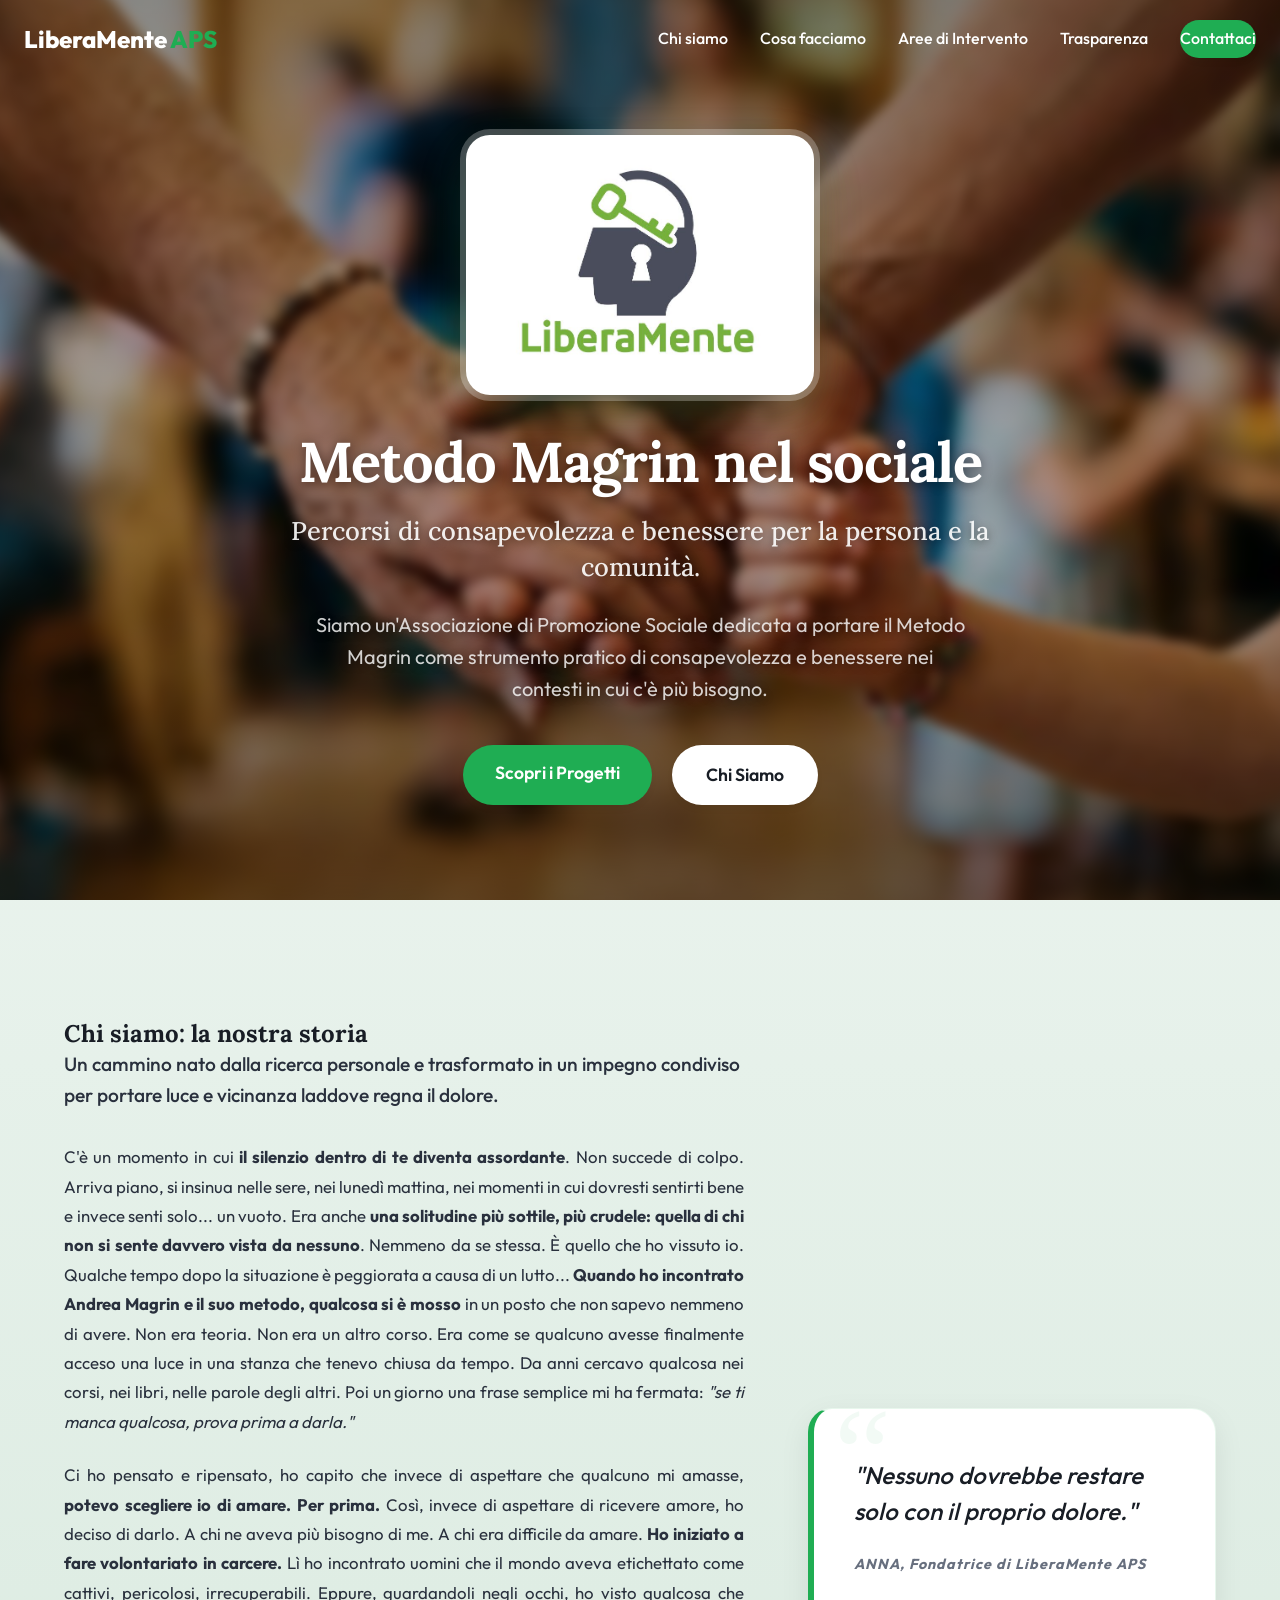
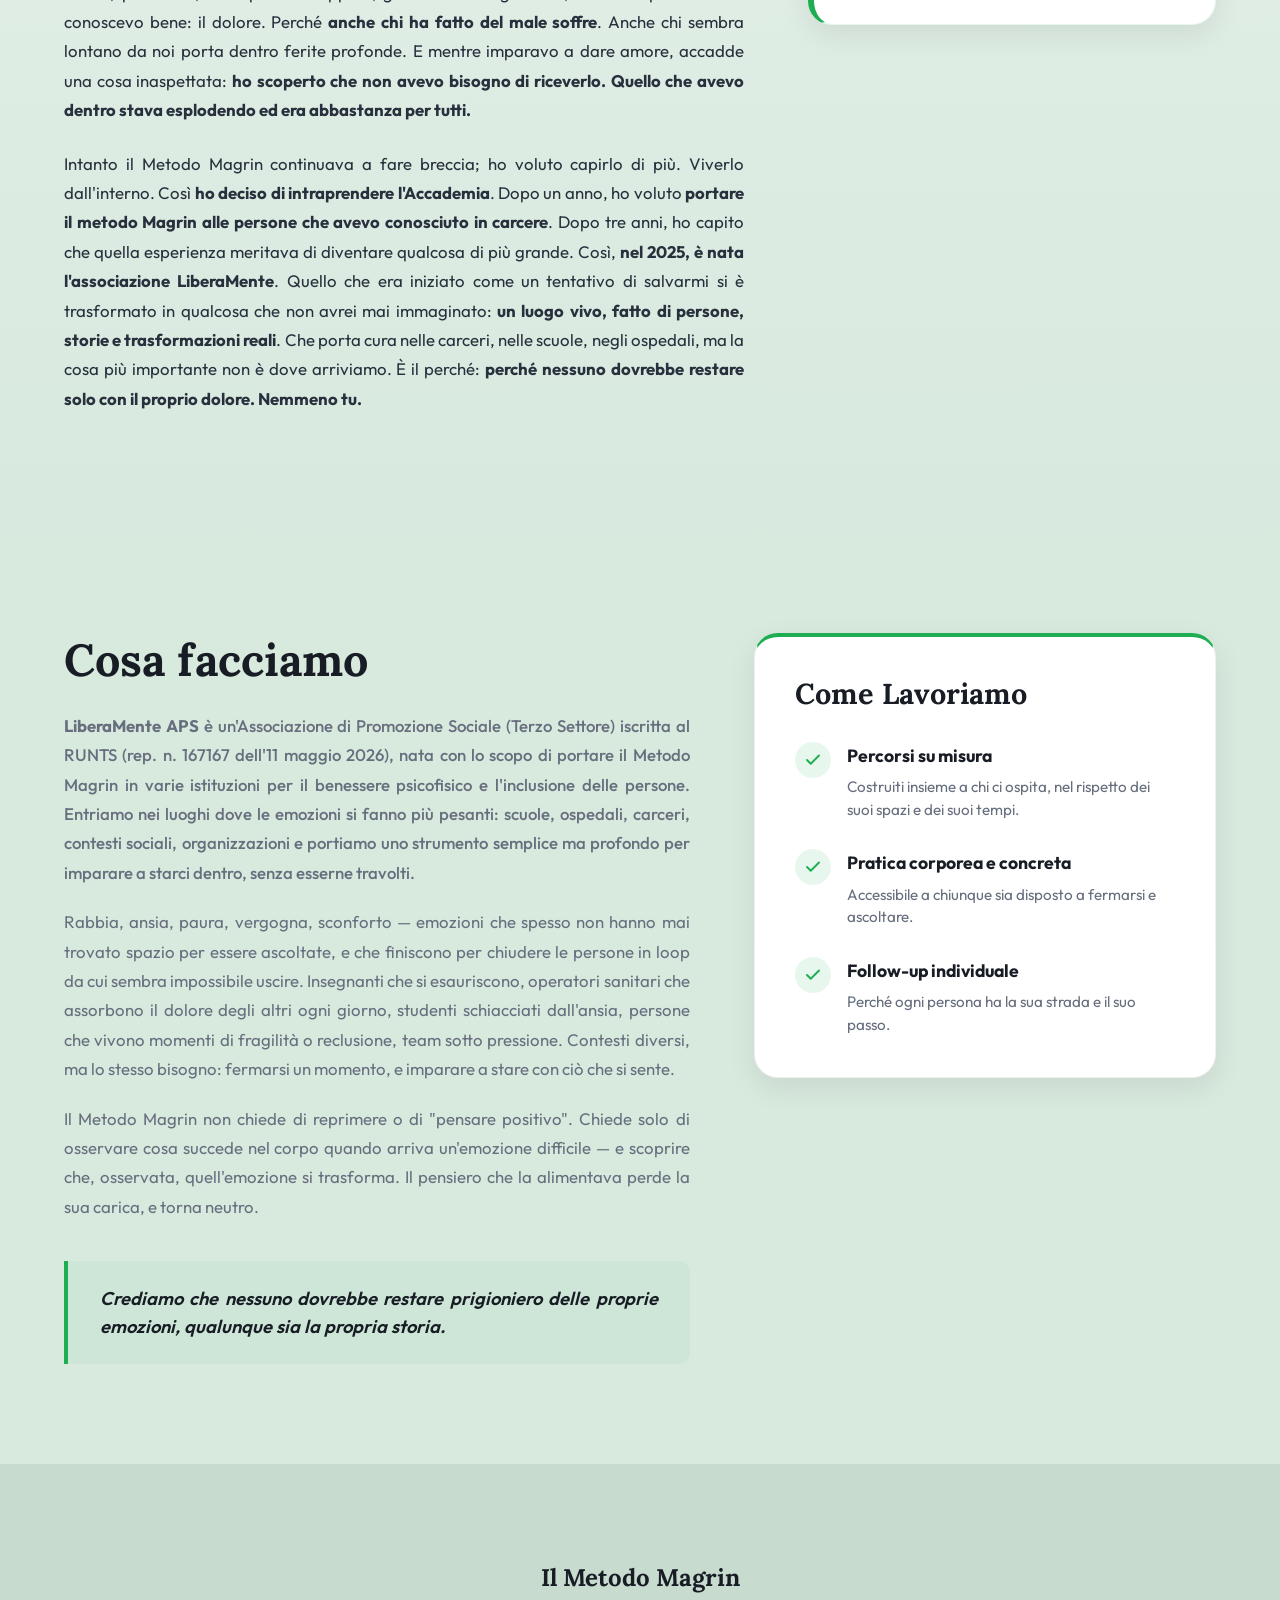
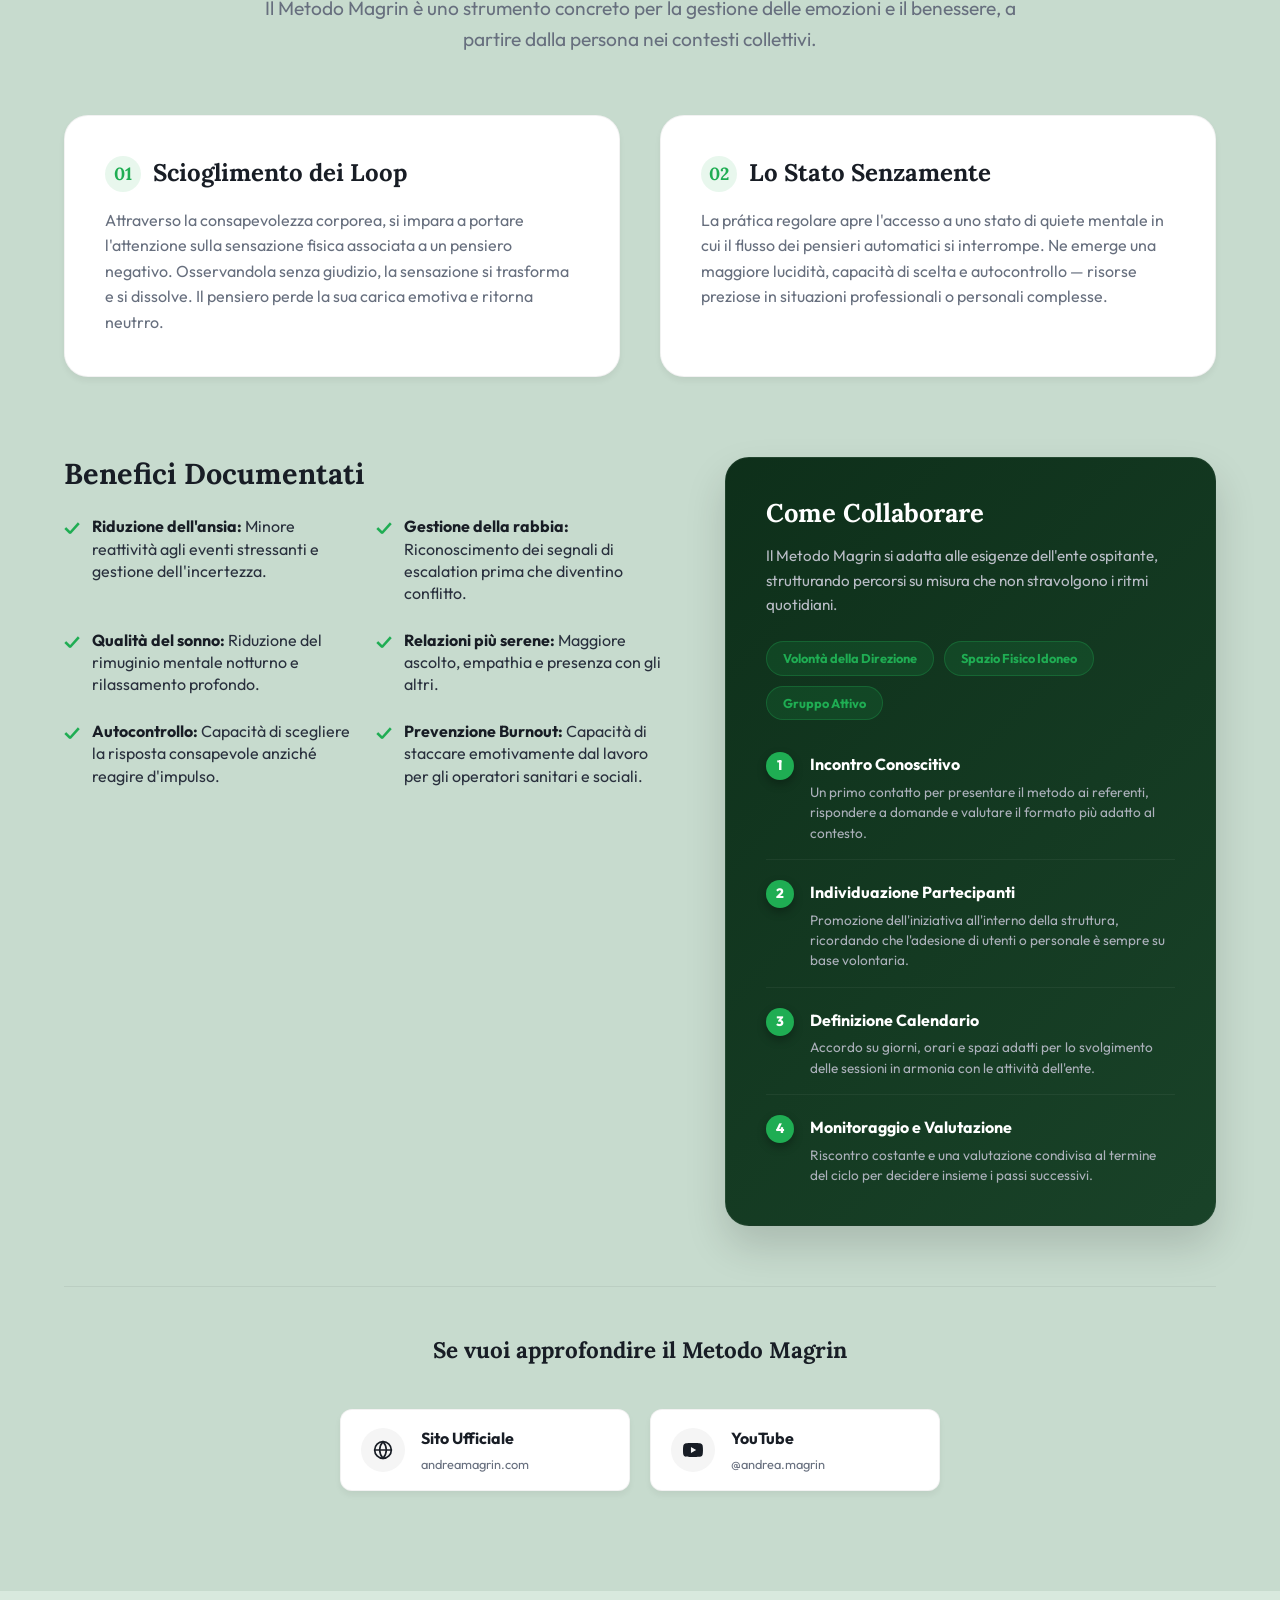
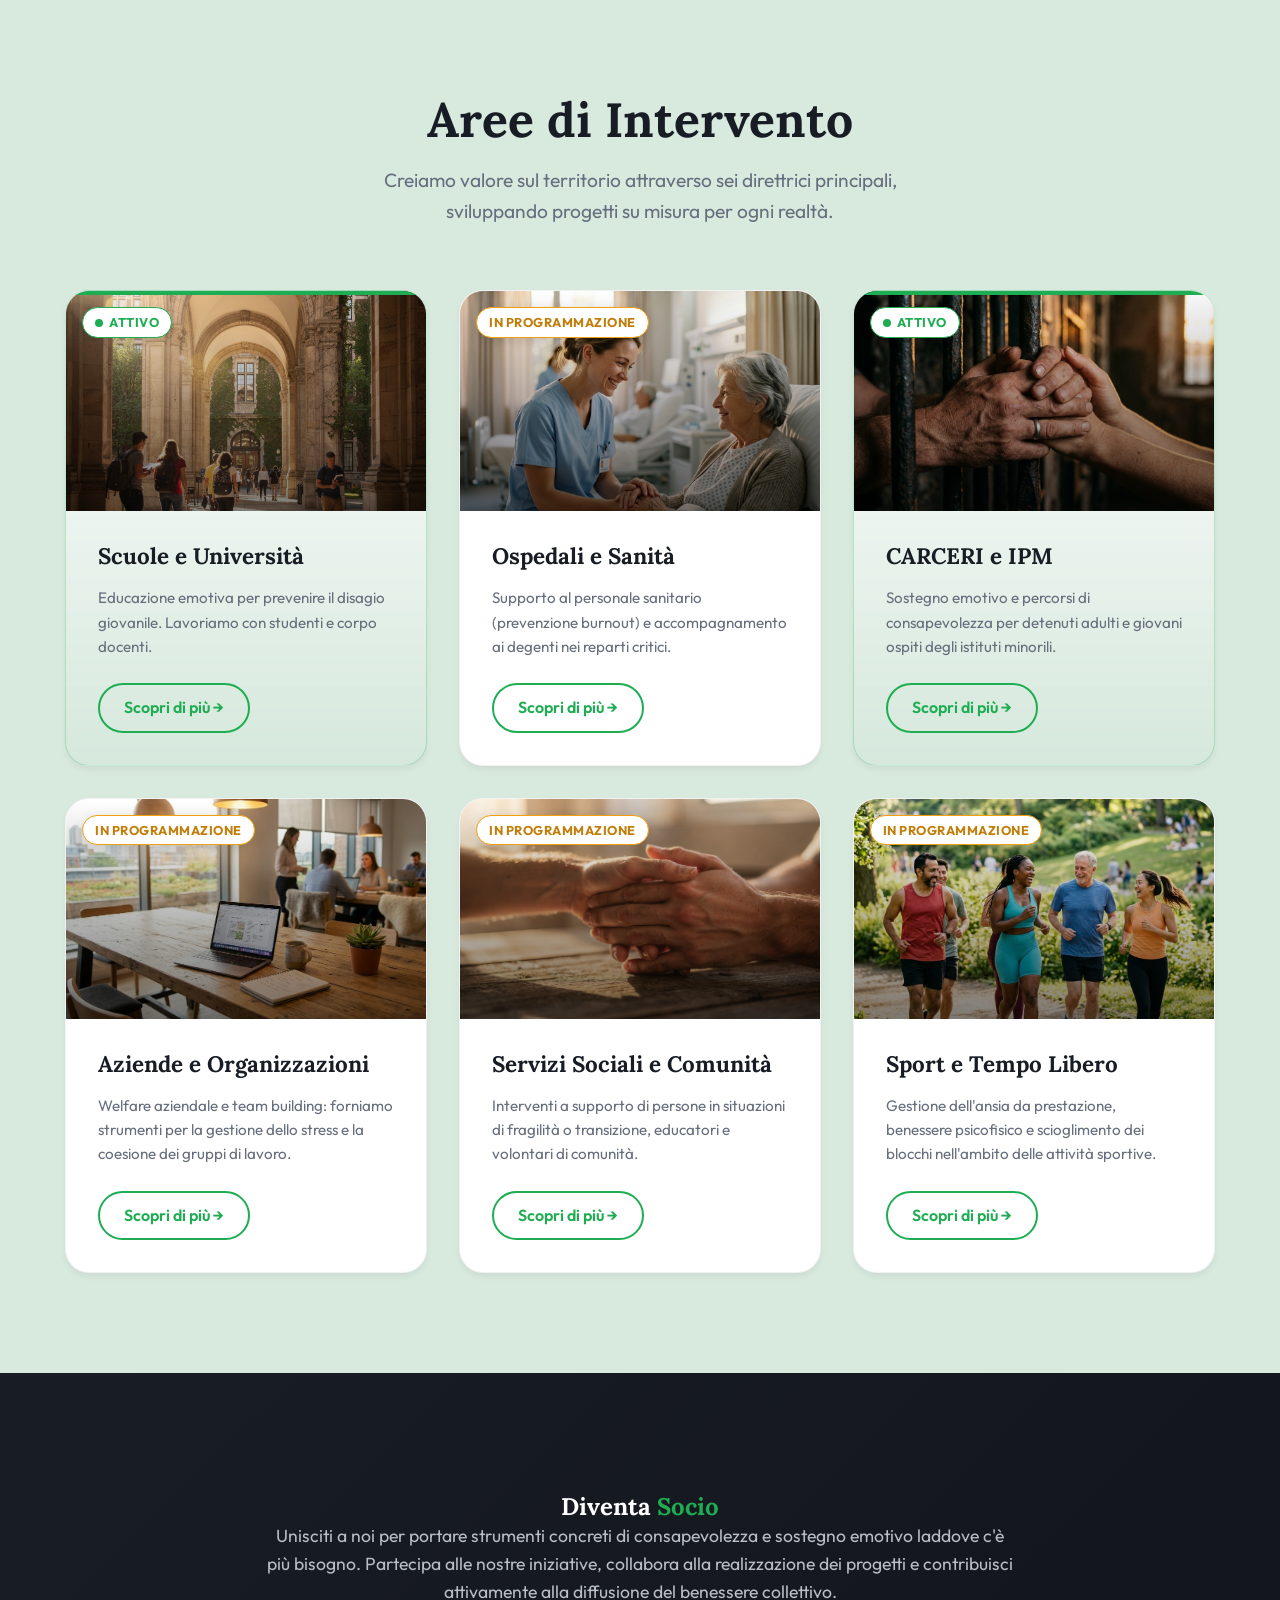
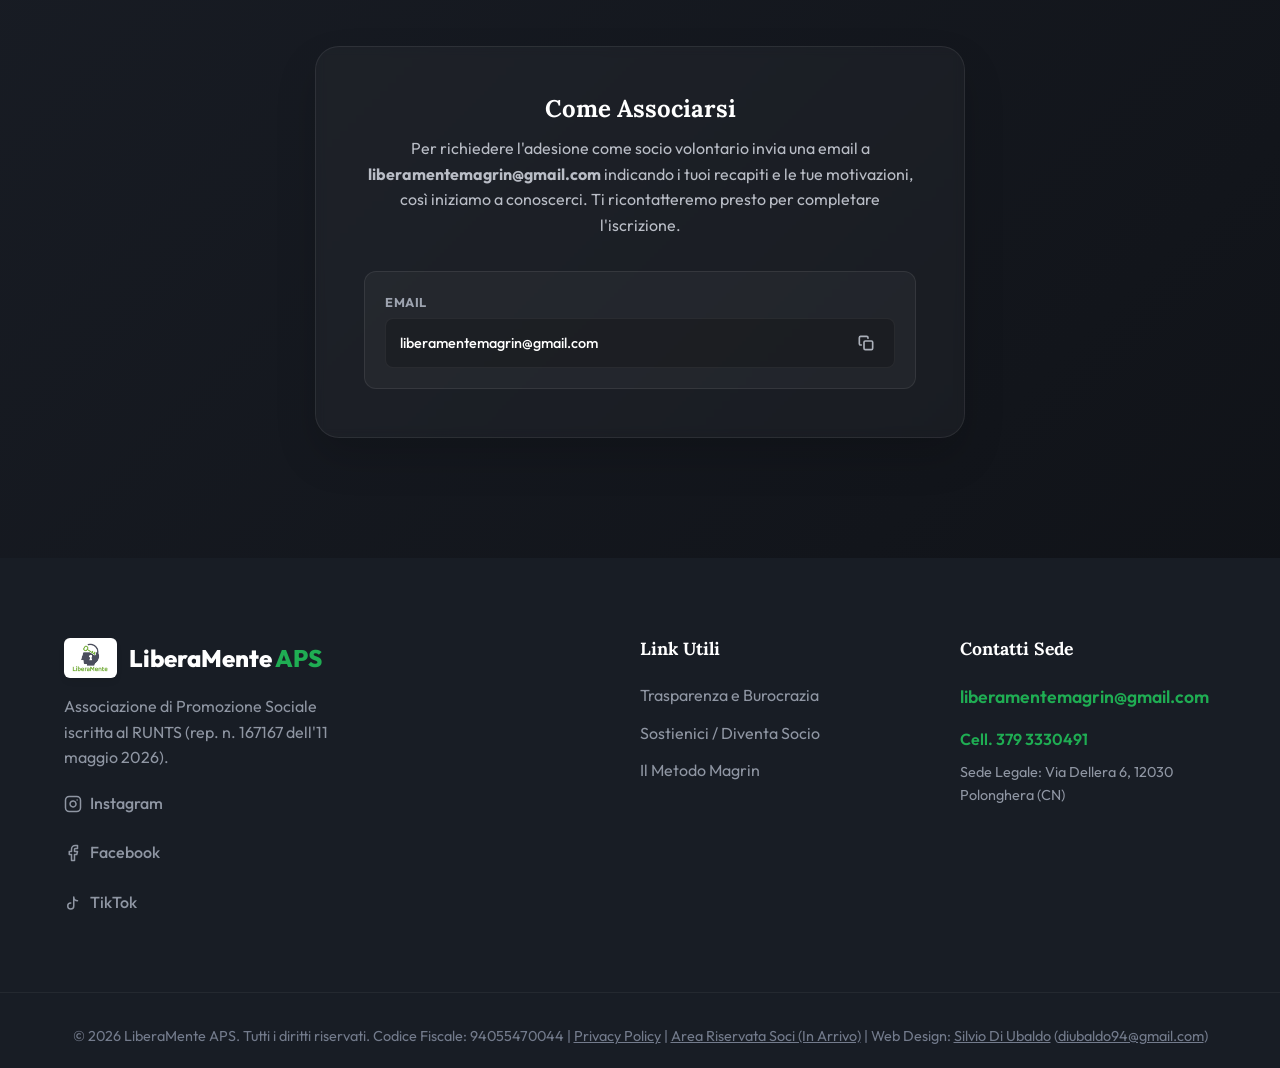
==== draft.html @ f190a4f6 "set offer banner" ====
<!DOCTYPE html>
<html lang="it">

<head>
    <meta charset="UTF-8">
    <meta name="viewport" content="width=device-width, initial-scale=1.0">
    <title>LiberaMente APS - Promozione Sociale e Benessere</title>
    <meta name="description"
        content="Sito ufficiale di LiberaMente APS. Interventi nel sociale, scuole, carceri e aziende per promuovere il benessere psicofisico e l'inclusione.">
    <link rel="preconnect" href="https://fonts.googleapis.com">
    <link rel="preconnect" href="https://fonts.gstatic.com" crossorigin>
    <link href="https://fonts.googleapis.com/css2?family=Lora:ital,wght@0,400..700;1,400..700&family=Outfit:wght@300;400;500;600;700;800&display=swap" rel="stylesheet">
    <link rel="stylesheet" href="style.css?v=1.5.63992c26">
    <link rel="icon" type="image/jpeg" href="images/logo_aps.jpeg">
    <link rel="canonical" href="https://liberamenteaps.com/">

    <!-- Open Graph / Facebook -->
    <meta property="og:type" content="website">
    <meta property="og:url" content="https://liberamenteaps.com/">
    <meta property="og:title" content="LiberaMente APS - Promozione Sociale e Benessere">
    <meta property="og:description"
        content="Sito ufficiale di LiberaMente APS. Interventi nel sociale, scuole, carceri e aziende per promuovere il benessere psicofisico e l'inclusione.">
    <meta property="og:image" content="https://liberamenteaps.com/images/intro.jpg">

    <!-- Twitter -->
    <meta property="twitter:card" content="summary_large_image">
    <meta property="twitter:url" content="https://liberamenteaps.com/">
    <meta property="twitter:title" content="LiberaMente APS - Promozione Sociale e Benessere">
    <meta property="twitter:description"
        content="Sito ufficiale di LiberaMente APS. Interventi nel sociale, scuole, carceri e aziende per promuovere il benessere psicofisico e l'inclusione.">
    <meta property="twitter:image" content="https://liberamenteaps.com/images/intro.jpg">

    <!-- Structured Data JSON-LD -->
    <script type="application/ld+json">
    {
      "@context": "https://schema.org",
      "@type": "NGO",
      "name": "LiberaMente APS",
      "url": "https://liberamenteaps.com/",
      "logo": "https://liberamenteaps.com/images/logo_aps.jpeg",
      "description": "Siamo un'Associazione di Promozione Sociale dedicata a portare il Metodo Magrin come strumento pratico di consapevolezza e benessere nei contesti in cui c'è più bisogno.",
      "address": {
        "@type": "PostalAddress",
        "addressCountry": "IT"
      },
      "contactPoint": {
        "@type": "ContactPoint",
        "telephone": "+39-379-3330491",
        "contactType": "customer service",
        "email": "liberamentemagrin@gmail.com"
      }
    }
    </script>
</head>

<body class="home-page">
    <header class="navbar" id="navbar">
    <a href="draft.html" class="logo">
        <span>LiberaMente <span class="accent">APS</span></span>
    </a>
    <button class="menu-toggle" id="menuToggle" aria-label="Apri menu">
        <span class="hamburger"></span>
    </button>
    <nav id="navMenu">
        <a href="#chi-siamo">Chi siamo</a>
        <a href="#cosa-facciamo">Cosa facciamo</a>
        <a href="#progetti">Aree di Intervento</a>
        <a href="trasparenza.html">Trasparenza</a>
        <a href="#contatti" class="btn-primary">Contattaci</a>
    </nav>
</header>

    <section class="hero">
        <div class="hero-bg-wrapper">
            <div class="hero-bg hero-bg-cover-clear" style="background-image: url('images/background-header-mani.jpeg');"></div>
            <div class="hero-overlay"></div>
        </div>
        <div class="container hero-container">
            <div class="hero-content reveal-up">
                <div class="hero-logo-wrapper">
                    <img src="images/logo_aps.jpeg" alt="Logo LiberaMente APS" class="hero-logo-img">
                </div>
                <h1>Metodo Magrin nel sociale<br><span class="hero-subheading">Percorsi di consapevolezza e benessere
                        per la persona e la comunità.</span></h1>
                <p>Siamo un'Associazione di Promozione Sociale dedicata a portare il Metodo Magrin come strumento
                    pratico di consapevolezza e benessere nei contesti in cui c'è più bisogno.</p>
                <div class="hero-actions">
                    <a href="#progetti" class="btn-primary large">Scopri i Progetti</a>
                    <a href="#chi-siamo" class="btn-secondary large">Chi Siamo</a>
                </div>
            </div>
        </div>
    </section>

    <!-- Chi Siamo: La Nostra Storia -->
    <section id="chi-siamo" class="section-light">
        <div class="container storia-container">
            <div class="storia-text reveal-up">
                <h2>Chi siamo: la nostra storia</h2>
                <p class="storia-intro-text">Un cammino nato dalla ricerca personale e trasformato in un impegno
                    condiviso per portare luce e vicinanza laddove regna il dolore.</p>

                <div class="storia-racconto">
                    <p>C'è un momento in cui <strong>il silenzio dentro di te diventa assordante</strong>. Non succede
                        di colpo. Arriva piano, si insinua nelle sere, nei lunedì mattina, nei momenti in cui dovresti
                        sentirti bene e invece senti solo... un vuoto. Era anche <strong>una solitudine più sottile, più
                            crudele: quella di chi non si sente davvero vista da nessuno</strong>. Nemmeno da se stessa.
                        È quello che ho vissuto io. Qualche tempo dopo la situazione è peggiorata a causa di un lutto...
                        <strong>Quando ho incontrato Andrea Magrin e il suo metodo, qualcosa si è mosso</strong> in un
                        posto che non sapevo nemmeno di avere. Non era teoria. Non era un altro corso. Era come se
                        qualcuno avesse finalmente acceso una luce in una stanza che tenevo chiusa da tempo. Da anni
                        cercavo qualcosa nei corsi, nei libri, nelle parole degli altri. Poi un giorno una frase
                        semplice mi ha fermata: <em>"se ti manca qualcosa, prova prima a darla."</em>
                    </p>

                    <p>Ci ho pensato e ripensato, ho capito che invece di aspettare che qualcuno mi amasse,
                        <strong>potevo scegliere io di amare. Per prima.</strong> Così, invece di aspettare di ricevere
                        amore, ho deciso di darlo. A chi ne aveva più bisogno di me. A chi era difficile da amare.
                        <strong>Ho iniziato a fare volontariato in carcere.</strong> Lì ho incontrato uomini che il
                        mondo aveva etichettato come cattivi, pericolosi, irrecuperabili. Eppure, guardandoli negli
                        occhi, ho visto qualcosa che conoscevo bene: il dolore. Perché <strong>anche chi ha fatto del
                            male soffre</strong>. Anche chi sembra lontano da noi porta dentro ferite profonde. E mentre
                        imparavo a dare amore, accadde una cosa inaspettata: <strong>ho scoperto che non avevo bisogno
                            di riceverlo. Quello che avevo dentro stava esplodendo ed era abbastanza per tutti.</strong>
                    </p>

                    <p>Intanto il Metodo Magrin continuava a fare breccia; ho voluto capirlo di più. Viverlo
                        dall'interno. Così <strong>ho deciso di intraprendere l'Accademia</strong>. Dopo un anno, ho
                        voluto <strong>portare il metodo Magrin alle persone che avevo conosciuto in carcere</strong>.
                        Dopo tre anni, ho capito che quella esperienza meritava di diventare qualcosa di più grande.
                        Così, <strong>nel 2025, è nata l'associazione LiberaMente</strong>. Quello che era iniziato come
                        un tentativo di salvarmi si è trasformato in qualcosa che non avrei mai immaginato: <strong>un
                            luogo vivo, fatto di persone, storie e trasformazioni reali</strong>. Che porta cura nelle
                        carceri, nelle scuole, negli ospedali, ma la cosa più importante non è dove arriviamo. È il
                        perché: <strong>perché nessuno dovrebbe restare solo con il proprio dolore. Nemmeno tu.</strong>
                    </p>
                </div>
            </div>

            <div class="storia-quote reveal-up">
                <div class="storia-quote-card">
                    <blockquote>"Nessuno dovrebbe restare solo con il proprio dolore."</blockquote>
                    <cite>ANNA, Fondatrice di LiberaMente APS</cite>
                </div>
            </div>
        </div>
    </section>

    <!-- Cosa Facciamo -->
    <section id="cosa-facciamo" class="section-light">
        <div class="container chi-siamo-container">
            <div class="chi-siamo-text reveal-up">
                <h2>Cosa facciamo</h2>
                <p class="chi-siamo-lead"><strong>LiberaMente APS</strong> è un'Associazione di Promozione Sociale
                    (Terzo Settore) iscritta al RUNTS (rep. n. 167167 dell'11 maggio 2026), nata con lo scopo di portare
                    il Metodo Magrin in varie istituzioni per il benessere psicofisico e l'inclusione delle persone.
                    Entriamo nei luoghi dove le emozioni si fanno più pesanti: scuole, ospedali, carceri, contesti
                    sociali, organizzazioni e portiamo uno strumento semplice ma profondo per imparare a starci dentro,
                    senza esserne travolti.</p>
                <p>Rabbia, ansia, paura, vergogna, sconforto — emozioni che spesso non hanno mai trovato spazio per
                    essere ascoltate, e che finiscono per chiudere le persone in loop da cui sembra impossibile uscire.
                    Insegnanti che si esauriscono, operatori sanitari che assorbono il dolore degli altri ogni giorno,
                    studenti schiacciati dall'ansia, persone che vivono momenti di fragilità o reclusione, team sotto
                    pressione. Contesti diversi, ma lo stesso bisogno: fermarsi un momento, e imparare a stare con ciò
                    che si sente.</p>
                <p>Il Metodo Magrin non chiede di reprimere o di "pensare positivo". Chiede solo di osservare cosa
                    succede nel corpo quando arriva un'emozione difficile — e scoprire che, osservata, quell'emozione si
                    trasforma. Il pensiero che la alimentava perde la sua carica, e torna neutro.</p>

                <div class="chi-siamo-quote-box">
                    <p class="quote-text">Crediamo che nessuno dovrebbe restare prigioniero delle proprie emozioni,
                        qualunque sia la propria storia.</p>
                </div>
            </div>

            <div class="chi-siamo-work-card reveal-up" style="transition-delay: 0.15s;">
                <div class="work-card-inner">
                    <h3>Come Lavoriamo</h3>
                    <div class="work-list">
                        <div class="work-item">
                            <span class="work-icon">
                                <svg viewBox="0 0 24 24" width="18" height="18" fill="none" stroke="currentColor"
                                    stroke-width="2.5" stroke-linecap="round" stroke-linejoin="round">
                                    <polyline points="20 6 9 17 4 12"></polyline>
                                </svg>
                            </span>
                            <div class="work-content">
                                <strong>Percorsi su misura</strong>
                                <p>Costruiti insieme a chi ci ospita, nel rispetto dei suoi spazi e dei suoi tempi.</p>
                            </div>
                        </div>
                        <div class="work-item">
                            <span class="work-icon">
                                <svg viewBox="0 0 24 24" width="18" height="18" fill="none" stroke="currentColor"
                                    stroke-width="2.5" stroke-linecap="round" stroke-linejoin="round">
                                    <polyline points="20 6 9 17 4 12"></polyline>
                                </svg>
                            </span>
                            <div class="work-content">
                                <strong>Pratica corporea e concreta</strong>
                                <p>Accessibile a chiunque sia disposto a fermarsi e ascoltare.</p>
                            </div>
                        </div>
                        <div class="work-item">
                            <span class="work-icon">
                                <svg viewBox="0 0 24 24" width="18" height="18" fill="none" stroke="currentColor"
                                    stroke-width="2.5" stroke-linecap="round" stroke-linejoin="round">
                                    <polyline points="20 6 9 17 4 12"></polyline>
                                </svg>
                            </span>
                            <div class="work-content">
                                <strong>Follow-up individuale</strong>
                                <p>Perché ogni persona ha la sua strada e il suo passo.</p>
                            </div>
                        </div>
                    </div>
                </div>
            </div>
        </div>
    </section>

    <!-- Sezione Metodo Magrin Espansa -->
    <section id="metodo" class="section-gray">
        <div class="container">
            <div class="metodo-intro reveal-up">
                <h2>Il Metodo Magrin</h2>
                <p>Il Metodo Magrin è uno strumento concreto per la gestione delle emozioni e il benessere, a partire
                    dalla persona nei contesti collettivi.</p>
            </div>

            <div class="metodo-tools reveal-up">
                <div class="tool-card">
                    <h4><span>01</span> Scioglimento dei Loop</h4>
                    <p>Attraverso la consapevolezza corporea, si impara a portare l'attenzione sulla sensazione fisica
                        associata a un pensiero negativo. Osservandola senza giudizio, la sensazione si trasforma e si
                        dissolve. Il pensiero perde la sua carica emotiva e ritorna neutrro.</p>
                </div>
                <div class="tool-card">
                    <h4><span>02</span> Lo Stato Senzamente</h4>
                    <p>La prática regolare apre l'accesso a uno stato di quiete mentale in cui il flusso dei pensieri
                        automatici si interrompe. Ne emerge una maggiore lucidità, capacità di scelta e autocontrollo —
                        risorse preziose in situazioni professionali o personali complesse.</p>
                </div>
            </div>

            <div class="metodo-extra reveal-up">
                <div>
                    <h4>Benefici Documentati</h4>
                    <ul class="benefici-list">
                        <li><span><strong>Riduzione dell'ansia:</strong> Minore reattività agli eventi stressanti e
                                gestione dell'incertezza.</span></li>
                        <li><span><strong>Gestione della rabbia:</strong> Riconoscimento dei segnali di escalation prima
                                che diventino conflitto.</span></li>
                        <li><span><strong>Qualità del sonno:</strong> Riduzione del rimuginio mentale notturno e
                                rilassamento profondo.</span></li>
                        <li><span><strong>Relazioni più serene:</strong> Maggiore ascolto, empathia e presenza con gli
                                altri.</span></li>
                        <li><span><strong>Autocontrollo:</strong> Capacità di scegliere la risposta consapevole anziché
                                reagire d'impulso.</span></li>
                        <li><span><strong>Prevenzione Burnout:</strong> Capacità di staccare emotivamente dal lavoro per
                                gli operatori sanitari e sociali.</span></li>
                    </ul>
                </div>
                <div class="collaborazione-card shadow-glow">
                    <h4>Come Collaborare</h4>
                    <p class="intro-p">Il Metodo Magrin si adatta alle esigenze dell'ente ospitante, strutturando
                        percorsi su misura che non stravolgono i ritmi quotidiani.</p>

                    <div class="requisiti-badge-container">
                        <span class="requisito-badge">Volontà della Direzione</span>
                        <span class="requisito-badge">Spazio Fisico Idoneo</span>
                        <span class="requisito-badge">Gruppo Attivo</span>
                    </div>

                    <div class="collaborazione-steps">
                        <div class="collab-step">
                            <span class="step-num">1</span>
                            <div class="step-text">
                                <strong>Incontro Conoscitivo</strong>
                                <p>Un primo contatto per presentare il metodo ai referenti, rispondere a domande e
                                    valutare il formato più adatto al contesto.</p>
                            </div>
                        </div>
                        <div class="collab-step">
                            <span class="step-num">2</span>
                            <div class="step-text">
                                <strong>Individuazione Partecipanti</strong>
                                <p>Promozione dell'iniziativa all'interno della struttura, ricordando che l'adesione di
                                    utenti o personale è sempre su base volontaria.</p>
                            </div>
                        </div>
                        <div class="collab-step">
                            <span class="step-num">3</span>
                            <div class="step-text">
                                <strong>Definizione Calendario</strong>
                                <p>Accordo su giorni, orari e spazi adatti per lo svolgimento delle sessioni in armonia
                                    con le attività dell'ente.</p>
                            </div>
                        </div>
                        <div class="collab-step">
                            <span class="step-num">4</span>
                            <div class="step-text">
                                <strong>Monitoraggio e Valutazione</strong>
                                <p>Riscontro costante e una valutazione condivisa al termine del ciclo per decidere
                                    insieme i passi successivi.</p>
                            </div>
                        </div>
                    </div>
                </div>
            </div>

            <!-- Link Ufficiali Andrea Magrin -->
            <div class="magrin-links-container reveal-up"
                style="margin-top: 60px; text-align: center; border-top: 1px solid rgba(0,0,0,0.06); padding-top: 50px;">
                <h4 style="margin-bottom: 24px; font-size: 1.4rem; color: var(--bg-dark);">Se vuoi approfondire il
                    Metodo Magrin</h4>
                <div class="magrin-social-grid">
                    <!-- 1. Sito Ufficiale -->
                    <a href="https://andreamagrin.com/" target="_blank" rel="noopener" class="social-card web">
                        <div class="social-icon">
                            <svg viewBox="0 0 24 24" width="20" height="20" fill="none" stroke="currentColor"
                                stroke-width="2" stroke-linecap="round" stroke-linejoin="round">
                                <circle cx="12" cy="12" r="10"></circle>
                                <line x1="2" y1="12" x2="22" y2="12"></line>
                                <path
                                    d="M12 2a15.3 15.3 0 0 1 4 10 15.3 15.3 0 0 1-4 10 15.3 15.3 0 0 1-4-10 15.3 15.3 0 0 1 4-10z">
                                </path>
                            </svg>
                        </div>
                        <div class="social-info">
                            <h5>Sito Ufficiale</h5>
                            <p>andreamagrin.com</p>
                        </div>
                    </a>
                    <!-- 2. Canale YouTube -->
                    <a href="https://www.youtube.com/@andrea.magrin" target="_blank" rel="noopener"
                        class="social-card youtube">
                        <div class="social-icon">
                            <svg viewBox="0 0 24 24" width="20" height="20" fill="currentColor">
                                <path
                                    d="M23.498 6.163a3.003 3.003 0 0 0-2.11-2.108C19.53 3.5 12 3.5 12 3.5s-7.53 0-9.388.555A3.002 3.002 0 0 0 .502 6.163C0 8.07 0 12 0 12s0 3.93.502 5.837a3.003 3.003 0 0 0 2.11 2.108C4.47 20.5 12 20.5 12 20.5s7.53 0 9.388-.555a3.003 3.003 0 0 0 2.11-2.108C24 15.93 24 12 24 12s0-3.93-.502-5.837zM9.545 15.568V8.432L15.818 12l-6.273 3.568z" />
                            </svg>
                        </div>
                        <div class="social-info">
                            <h5>YouTube</h5>
                            <p>@andrea.magrin</p>
                        </div>
                    </a>
                </div>
            </div>
        </div>
    </section>

    <!-- Aree di Intervento -->
    <section id="progetti" class="section-light">
        <div class="container text-center reveal-up">
            <h2>Aree di Intervento</h2>
            <p class="subtitle">Creiamo valore sul territorio attraverso sei direttrici principali, sviluppando progetti
                su misura per ogni realtà.</p>
        </div>

        <div class="projects-flex container">

            <!-- 1. Scuole -->
            <div class="card active-card reveal-up" style="transition-delay: 0.1s;">
                <div class="card-img" style="background-image: url('images/scuole.jpg');">
                    <span class="status-badge active card-badge"><span class="pulse-dot"></span>Attivo</span>
                </div>
                <div class="card-content">
                    <h3>Scuole e Università</h3>
                    <p>Educazione emotiva per prevenire il disagio giovanile. Lavoriamo con studenti e corpo docenti.
                    </p>
                    <a href="progetti/scuole.html" class="btn-outline">Scopri di più &rarr;</a>
                </div>
            </div>

            <!-- 2. Ospedali -->
            <div class="card reveal-up" style="transition-delay: 0.2s;">
                <div class="card-img" style="background-image: url('images/ospedali.png');">
                    <span class="status-badge planning card-badge">In Programmazione</span>
                </div>
                <div class="card-content">
                    <h3>Ospedali e Sanità</h3>
                    <p>Supporto al personale sanitario (prevenzione burnout) e accompagnamento ai degenti nei reparti
                        critici.</p>
                    <a href="progetti/ospedali.html" class="btn-outline">Scopri di più &rarr;</a>
                </div>
            </div>

            <!-- 3. Carceri -->
            <div class="card active-card reveal-up" style="transition-delay: 0.3s;">
                <div class="card-img" style="background-image: url('images/carcere_old.png');">
                    <span class="status-badge active card-badge"><span class="pulse-dot"></span>Attivo</span>
                </div>
                <div class="card-content">
                    <h3>CARCERI e IPM</h3>
                    <p>Sostegno emotivo e percorsi di consapevolezza per detenuti adulti e giovani ospiti degli istituti
                        minorili.</p>
                    <a href="progetti/carceri.html" class="btn-outline">Scopri di più &rarr;</a>
                </div>
            </div>

            <!-- 4. Aziende -->
            <div class="card reveal-up" style="transition-delay: 0.4s;">
                <div class="card-img" style="background-image: url('images/aziende.jpg');">
                    <span class="status-badge planning card-badge">In Programmazione</span>
                </div>
                <div class="card-content">
                    <h3>Aziende e Organizzazioni</h3>
                    <p>Welfare aziendale e team building: forniamo strumenti per la gestione dello stress e la coesione
                        dei gruppi di lavoro.</p>
                    <a href="progetti/aziende.html" class="btn-outline">Scopri di più &rarr;</a>
                </div>
            </div>

            <!-- 5. Sociale -->
            <div class="card reveal-up" style="transition-delay: 0.5s;">
                <div class="card-img" style="background-image: url('images/sociale.jpg');">
                    <span class="status-badge planning card-badge">In Programmazione</span>
                </div>
                <div class="card-content">
                    <h3>Servizi Sociali e Comunità</h3>
                    <p>Interventi a supporto di persone in situazioni di fragilità o transizione, educatori e volontari
                        di comunità.</p>
                    <a href="progetti/sociale.html" class="btn-outline">Scopri di più &rarr;</a>
                </div>
            </div>

            <!-- 6. Sport e Tempo Libero -->
            <div class="card reveal-up" style="transition-delay: 0.6s;">
                <div class="card-img" style="background-image: url('images/sport.png');">
                    <span class="status-badge planning card-badge">In Programmazione</span>
                </div>
                <div class="card-content">
                    <h3>Sport e Tempo Libero</h3>
                    <p>Gestione dell'ansia da prestazione, benessere psicofisico e scioglimento dei blocchi nell'ambito
                        delle attività sportive.</p>
                    <a href="progetti/sport.html" class="btn-outline">Scopri di più &rarr;</a>
                </div>
            </div>

        </div>
    </section>

    <!-- Diventa Socio -->
    <section id="sostienici" class="diventa-socio">
        <div class="container reveal-up" style="max-width: 800px; text-align: center;">
            <h2>Diventa <span>Socio</span></h2>
            <p style="margin-bottom: 40px; color: hsl(220, 10%, 75%); font-size: 1.1rem; line-height: 1.6;">Unisciti a
                noi per portare strumenti concreti di consapevolezza e sostegno emotivo laddove c'è più bisogno.
                Partecipa alle nostre iniziative, collabora alla realizzazione dei progetti e contribuisci attivamente
                alla diffusione del benessere collettivo.</p>

            <div class="diventa-socio-card">
                <h4>Come Associarsi</h4>
                <p>Per richiedere l'adesione come socio volontario invia una email a
                    <strong>liberamentemagrin@gmail.com</strong> indicando i tuoi recapiti e le tue motivazioni, così
                    iniziamo a conoscerci. Ti ricontatteremo presto per completare l'iscrizione.
                </p>
                <div class="contact-info-block">
                    <div class="info-field">
                        <span class="info-field-label">Email</span>
                        <div class="info-field-value-wrapper">
                            <span class="info-field-value">liberamentemagrin@gmail.com</span>
                            <button class="btn-copy" onclick="copyToClipboard('liberamentemagrin@gmail.com', this)"
                                title="Copia email">
                                <svg viewBox="0 0 24 24" width="16" height="16" fill="none" stroke="currentColor"
                                    stroke-width="2.5" stroke-linecap="round" stroke-linejoin="round">
                                    <rect x="9" y="9" width="13" height="13" rx="2" ry="2"></rect>
                                    <path d="M5 15H4a2 2 0 0 1-2-2V4a2 2 0 0 1 2-2h9a2 2 0 0 1 2 2v1"></path>
                                </svg>
                            </button>
                        </div>
                    </div>
                </div>
            </div>
        </div>
    </section>

    <!-- Footer -->
    <footer id="contatti">
    <div class="container footer-content">
        <div class="footer-col">
            <div class="logo">
                <img src="images/logo_aps.jpeg" alt="Logo LiberaMente APS" class="logo-img">
                <span>LiberaMente <span class="accent">APS</span></span>
            </div>
            <p class="footer-desc">Associazione di Promozione Sociale iscritta al RUNTS (rep. n. 167167 dell'11 maggio 2026).</p>
            <div class="footer-social-links">
                <a href="https://www.instagram.com/ass.liberamenteaps/" target="_blank" rel="noopener" class="footer-social-link instagram" aria-label="Seguici su Instagram">
                    <svg viewBox="0 0 24 24" width="18" height="18" fill="none" stroke="currentColor" stroke-width="2" stroke-linecap="round" stroke-linejoin="round">
                        <rect x="2" y="2" width="20" height="20" rx="5" ry="5"></rect>
                        <path d="M16 11.37A4 4 0 1 1 12.63 8 4 4 0 0 1 16 11.37z"></path>
                        <line x1="17.5" y1="6.5" x2="17.51" y2="6.5"></line>
                    </svg>
                    <span>Instagram</span>
                </a>
                <a href="https://www.facebook.com/share/1Efa2sazz6/" target="_blank" rel="noopener" class="footer-social-link facebook" aria-label="Seguici su Facebook">
                    <svg viewBox="0 0 24 24" width="18" height="18" fill="none" stroke="currentColor" stroke-width="2" stroke-linecap="round" stroke-linejoin="round">
                        <path d="M18 2h-3a5 5 0 0 0-5 5v3H7v4h3v8h4v-8h3l1-4h-4V7a1 1 0 0 1 1-1h3z"></path>
                    </svg>
                    <span>Facebook</span>
                </a>
                <a href="https://www.tiktok.com/@ass.liberamenteaps" target="_blank" rel="noopener" class="footer-social-link tiktok" aria-label="Seguici su TikTok">
                    <svg viewBox="0 0 24 24" width="18" height="18" fill="none" stroke="currentColor" stroke-width="2" stroke-linecap="round" stroke-linejoin="round">
                        <path d="M9 12a4 4 0 1 0 4 4V4a5 5 0 0 0 5 5"></path>
                    </svg>
                    <span>TikTok</span>
                </a>
            </div>
        </div>
        <div class="footer-col">
            <h4>Link Utili</h4>
            <a href="trasparenza.html">Trasparenza e Burocrazia</a>
            <a href="draft.html#sostienici">Sostienici / Diventa Socio</a>
            <a href="https://andreamagrin.com" target="_blank" rel="noopener">Il Metodo Magrin</a>
        </div>
        <div class="footer-col">
            <h4>Contatti Sede</h4>
            <a href="mailto:liberamentemagrin@gmail.com" class="contact-link">liberamentemagrin@gmail.com</a>
            <p class="contact-phone" style="margin-bottom: 8px; color: var(--primary-color); font-weight: 600;">Cell. 379 3330491</p>
            <p class="address">Sede Legale: Via Dellera 6, 12030 Polonghera (CN)</p>
        </div>
    </div>
    <div class="footer-bottom">
        <p>&copy; 2026 LiberaMente APS. Tutti i diritti riservati. Codice Fiscale: 94055470044 | <a href="privacy.html" style="color: inherit; text-decoration: underline;">Privacy Policy</a> | <a href="#" style="color: inherit; text-decoration: underline;">Area Riservata Soci (In Arrivo)</a> | Web Design: <a href="https://www.linkedin.com/in/silvio-diubaldo/" target="_blank" rel="noopener" style="color: inherit; text-decoration: underline;">Silvio Di Ubaldo</a> (<a href="mailto:diubaldo94@gmail.com" style="color: inherit; text-decoration: underline;">diubaldo94@gmail.com</a>)</p>
    </div>
</footer>

    <script src="script.js"></script>
</body>

</html>
---- style.css ----
@import url('https://fonts.googleapis.com/css2?family=Lora:ital,wght@0,400..700;1,400..700&family=Outfit:wght@300;400;500;600;700;800&display=swap');

/* --- Design Tokens --- */
:root {
    --primary-color: hsl(142, 70%, 40%);
    /* Vibrant Green */
    --primary-color-hover: hsl(142, 70%, 32%);
    --bg-light: hsl(142, 28%, 88%);
    --bg-dark: hsl(220, 20%, 12%);
    /* Charcoal Dark */
    --text-main: hsl(220, 20%, 20%);
    --text-muted: hsl(220, 10%, 45%);
    --text-light: hsl(0, 0%, 100%);

    --radius-md: 12px;
    --radius-lg: 24px;

    --shadow-sm: 0 4px 6px rgba(0, 0, 0, 0.05);
    --shadow-md: 0 10px 30px rgba(0, 0, 0, 0.08);
    --shadow-lg: 0 20px 40px rgba(0, 0, 0, 0.15);
    --shadow-glow: 0 20px 50px hsla(142, 70%, 40%, 0.2);

    --transition: all 0.3s cubic-bezier(0.25, 0.8, 0.25, 1);
}

/* --- Base --- */
* {
    margin: 0;
    padding: 0;
    box-sizing: border-box;
}

html {
    scroll-behavior: smooth;
    font-size: 16px;
}

body {
    font-family: 'Outfit', sans-serif;
    color: var(--text-main);
    background-color: var(--bg-light);
    line-height: 1.6;
    overflow-x: hidden;
}

h1,
h2,
h3,
h4 {
    font-family: 'Lora', serif;
    font-weight: 700;
    line-height: 1.2;
    color: var(--bg-dark);
}

a {
    text-decoration: none;
    color: inherit;
    transition: var(--transition);
}

.container {
    max-width: 1200px;
    margin: 0 auto;
    padding: 0 24px;
}

/* --- Navbar --- */
.navbar {
    position: fixed;
    top: 0;
    left: 0;
    width: 100%;
    padding: 20px 0;
    display: flex;
    justify-content: space-between;
    align-items: center;
    background: transparent;
    transition: var(--transition);
    z-index: 1000;
}

.navbar .logo {
    display: flex;
    align-items: center;
    gap: 12px;
    font-size: 1.5rem;
    font-weight: 800;
    color: var(--bg-dark);
    margin-left: 24px;
    white-space: nowrap;
    transition: var(--transition);
}

.navbar .logo .accent {
    color: var(--primary-color);
}

.logo-img {
    height: 40px;
    width: auto;
    border-radius: 6px;
    object-fit: contain;
    background: white;
    padding: 2px;
    box-shadow: var(--shadow-sm);
    transition: var(--transition);
}

.navbar nav {
    display: flex;
    align-items: center;
    gap: 32px;
    margin-right: 24px;
}

.navbar nav a {
    font-weight: 500;
    color: var(--text-main);
    position: relative;
    padding: 6px 0;
}

.navbar nav a::after {
    content: '';
    position: absolute;
    bottom: 0;
    left: 0;
    width: 0;
    height: 2px;
    background-color: var(--primary-color);
    transition: width 0.3s ease;
}

.navbar nav a:hover:not(.btn-primary) {
    color: var(--primary-color);
}

.navbar nav a:hover:not(.btn-primary)::after {
    width: 100%;
}

.navbar.scrolled {
    background: hsla(142, 20%, 97.5%, 0.85);
    backdrop-filter: blur(20px);
    -webkit-backdrop-filter: blur(20px);
    padding: 12px 0;
    box-shadow: 0 4px 20px rgba(0, 0, 0, 0.03);
    border-bottom: 1px solid rgba(0, 0, 0, 0.04);
}

.navbar.scrolled .logo {
    font-size: 1.3rem;
}

/* --- Home Page Navbar Custom Styles (for Dark Hero Background) --- */
.home-page .navbar:not(.scrolled) .logo {
    color: var(--text-light);
}

.home-page .navbar:not(.scrolled) nav a {
    color: var(--text-light);
}

.home-page .navbar:not(.scrolled) nav a:hover:not(.btn-primary) {
    color: var(--primary-color);
}

.home-page .navbar:not(.scrolled) .menu-toggle .hamburger,
.home-page .navbar:not(.scrolled) .menu-toggle .hamburger::before,
.home-page .navbar:not(.scrolled) .menu-toggle .hamburger::after {
    background: var(--text-light);
}

/* On mobile devices, ensure navigation links are readable when menu is open */
@media (max-width: 768px) {
    .home-page .navbar:not(.scrolled) nav.active a {
        color: var(--text-main);
    }

    .home-page .navbar:not(.scrolled) nav.active a.btn-primary {
        color: white !important;
    }
}

/* --- Mobile Menu Toggle --- */
.menu-toggle {
    display: none;
    background: none;
    border: none;
    cursor: pointer;
    padding: 10px;
    z-index: 1010;
    margin-right: 24px;
    border-radius: 50%;
    transition: background-color 0.3s ease;
}

.menu-toggle:hover {
    background-color: rgba(0, 0, 0, 0.03);
}

.navbar.scrolled .menu-toggle:hover {
    background-color: rgba(0, 0, 0, 0.05);
}

.menu-toggle .hamburger {
    display: block;
    width: 24px;
    height: 2px;
    background: var(--bg-dark);
    position: relative;
    transition: background 0.3s ease;
}

.menu-toggle .hamburger::before,
.menu-toggle .hamburger::after {
    content: '';
    position: absolute;
    width: 24px;
    height: 2px;
    background: var(--bg-dark);
    left: 0;
    transition: transform 0.3s ease, top 0.3s ease, bottom 0.3s ease;
}

.menu-toggle .hamburger::before {
    top: -8px;
}

.menu-toggle .hamburger::after {
    bottom: -8px;
}

/* Active Menu Toggle States */
.menu-toggle.active .hamburger {
    background: transparent;
}

.menu-toggle.active .hamburger::before {
    transform: rotate(45deg);
    top: 0;
}

.menu-toggle.active .hamburger::after {
    transform: rotate(-45deg);
    bottom: 0;
}

/* Subpage navbar layout adjustments */
.navbar:has(nav a:only-child) .menu-toggle {
    display: none !important;
}

.navbar:has(nav a:only-child) nav {
    position: static !important;
    display: flex !important;
    flex-direction: row !important;
    height: auto !important;
    width: auto !important;
    background: transparent !important;
    backdrop-filter: none !important;
    transform: none !important;
    box-shadow: none !important;
    padding: 0 !important;
    margin-right: 24px !important;
}

/* --- Buttons --- */
.btn-primary {
    background: var(--primary-color);
    color: white !important;
    padding: 10px 24px;
    border-radius: 50px;
    font-weight: 600;
    box-shadow: var(--shadow-sm);
    display: inline-block;
}

.btn-primary:hover {
    background: var(--primary-color-hover);
    transform: translateY(-2px);
    box-shadow: var(--shadow-md);
}

.btn-secondary {
    background: white;
    color: var(--bg-dark) !important;
    padding: 10px 24px;
    border-radius: 50px;
    font-weight: 600;
    border: 2px solid transparent;
    box-shadow: var(--shadow-sm);
    display: inline-block;
}

.btn-secondary:hover {
    border-color: var(--primary-color);
    transform: translateY(-2px);
}

.btn-outline {
    border: 2px solid var(--primary-color);
    color: var(--primary-color);
    padding: 10px 24px;
    border-radius: 50px;
    font-weight: 600;
    display: inline-block;
}

.btn-outline:hover {
    background: var(--primary-color);
    color: white;
}

.btn-primary.large,
.btn-secondary.large {
    padding: 14px 32px;
    font-size: 1.1rem;
}

/* --- Hero Section --- */
.hero {
    min-height: 100dvh;
    display: flex;
    align-items: center;
    justify-content: center;
    padding-top: 100px;
    padding-bottom: 60px;
    position: relative;
    overflow: hidden;
}

.hero-bg-wrapper {
    position: absolute;
    inset: 0;
    z-index: 1;
    overflow: hidden;
}

.hero-bg {
    position: absolute;
    top: -20px;
    left: -20px;
    width: calc(100% + 40px);
    height: calc(100% + 40px);
    background-size: cover;
    background-position: center;
    filter: blur(10px);
    transform: scale(1.05);
}

.hero-bg-contain {
    top: 0 !important;
    left: 0 !important;
    width: 100% !important;
    height: 100% !important;
    filter: brightness(1.15) !important;
    transform: none !important;
    background-size: contain !important;
    background-repeat: no-repeat !important;
    background-position: center !important;
    background-color: #000000 !important;
}

.hero-bg-cover-clear {
    top: -20px !important;
    left: -20px !important;
    width: calc(100% + 40px) !important;
    height: calc(100% + 40px) !important;
    filter: brightness(0.85) blur(5px) !important;
    transform: scale(1.05) !important;
    background-size: cover !important;
    background-position: center !important;
}

.hero-overlay {
    position: absolute;
    inset: 0;
    background: linear-gradient(180deg, rgba(0, 0, 0, 0.35) 0%, rgba(0, 0, 0, 0.15) 60%, rgba(0, 0, 0, 0.45) 100%);
    z-index: 2;
}

.hero-container {
    position: relative;
    z-index: 3;
    display: flex;
    flex-direction: column;
    align-items: center;
    justify-content: center;
    text-align: center;
    width: 100%;
}

.hero-content {
    max-width: 800px;
    margin: 0 auto;
}

.hero-logo-wrapper {
    margin-bottom: 24px;
    display: inline-block;
}

.hero-logo-img {
    height: 260px;
    width: auto;
    border-radius: 24px;
    object-fit: contain;
    background: white;
    padding: 10px;
    box-shadow: 0 0 0 6px rgba(255, 255, 255, 0.25), 0 10px 30px rgba(0, 0, 0, 0.1), var(--shadow-glow);
    border: none;
    transition: transform 0.3s ease;
}

.hero-logo-img:hover {
    transform: scale(1.05);
}

.hero-content h1 {
    color: white;
    font-size: 3.5rem;
    margin-bottom: 24px;
    letter-spacing: -1px;
    line-height: 1.25;
    text-shadow: 0 2px 12px rgba(0, 0, 0, 0.45);
}

.hero-content h1 span {
    color: var(--primary-color);
}

.hero-content h1 .hero-subheading {
    font-size: 1.6rem;
    font-weight: 500;
    color: rgba(255, 255, 255, 0.9);
    display: block;
    margin-top: 16px;
    letter-spacing: 0;
    line-height: 1.4;
    text-shadow: 0 2px 10px rgba(0, 0, 0, 0.45);
}

.hero-content p {
    font-size: 1.25rem;
    color: rgba(255, 255, 255, 0.8);
    margin: 0 auto 40px;
    max-width: 650px;
    line-height: 1.6;
    text-shadow: 0 2px 8px rgba(0, 0, 0, 0.45);
}

.hero-actions {
    display: flex;
    gap: 20px;
    justify-content: center;
}

/* --- Metodo Banner --- */
.banner-metodo {
    background: var(--bg-dark);
    padding: 40px 0;
    color: white;
    text-align: center;
}

.banner-metodo .container {
    display: flex;
    justify-content: space-between;
    align-items: center;
    flex-wrap: wrap;
    gap: 24px;
}

.banner-metodo h3 {
    color: white;
    font-size: 1.5rem;
    margin-bottom: 8px;
}

.banner-metodo p {
    color: var(--text-muted);
    margin: 0;
}

.banner-actions {
    display: flex;
    gap: 16px;
}

/* --- Sections --- */
section {
    padding: 100px 0;
}

.section-light {
    background: var(--bg-light);
}

.section-gray {
    background: hsl(142, 22%, 82%);
}

.text-center {
    text-align: center;
    margin-bottom: 64px;
}

.text-center h2 {
    font-size: 3rem;
    margin-bottom: 16px;
}

.subtitle {
    color: var(--text-muted);
    font-size: 1.2rem;
    max-width: 600px;
    margin: 0 auto;
}

/* --- Projects Grid (5 items) --- */
.projects-grid {
    display: grid;
    grid-template-columns: repeat(3, 1fr);
    gap: 32px;
}

.projects-grid .card:nth-child(4),
.projects-grid .card:nth-child(5) {
    /* Centriamo gli ultimi due in basso se possibile, ma lasciamo fluire normale per ora */
}

@media(min-width: 992px) {

    /* Trucco per centrare gli ultimi due elementi di una griglia a 3 colonne */
    .projects-grid .card:nth-child(4) {
        grid-column: 1 / span 2;
        justify-self: end;
        width: calc(100% - 16px);
    }

    .projects-grid .card:nth-child(5) {
        grid-column: 2 / span 2;
        justify-self: start;
        width: calc(100% - 16px);
    }

    /* In alternativa usiamo flex per il contenitore, modifichiamo html */
}

/* Modifica: flexbox per centrare meglio le 5 card */
.projects-flex {
    display: flex;
    flex-wrap: wrap;
    justify-content: center;
    gap: 32px;
}

.projects-flex .card {
    width: calc(33.333% - 22px);
    min-width: 300px;
}

.card {
    background: white;
    border-radius: var(--radius-lg);
    overflow: hidden;
    transition: var(--transition);
    box-shadow: var(--shadow-sm);
    border: 1px solid hsla(0, 0%, 0%, 0.05);
}

.card:hover {
    transform: translateY(-10px);
    box-shadow: var(--shadow-lg);
    border-color: var(--primary-color);
}

.card-img {
    height: 220px;
    background-size: cover;
    background-position: center;
    position: relative;
}

.card-img::after {
    content: '';
    position: absolute;
    inset: 0;
    background: linear-gradient(to top, rgba(0, 0, 0, 0.5), transparent);
}

.card-content {
    padding: 32px;
}

.card h3 {
    font-size: 1.4rem;
    margin-bottom: 16px;
}

.card p {
    color: var(--text-muted);
    font-size: 0.95rem;
    margin-bottom: 24px;
}

/* --- Internal Pages (Progetti/Trasparenza) --- */
.page-header {
    background: linear-gradient(135deg, hsl(142, 28%, 92%) 0%, hsl(142, 24%, 85%) 100%);
    color: var(--bg-dark);
    padding: 160px 0 80px;
    text-align: center;
    position: relative;
    border-bottom: 1px solid rgba(0, 0, 0, 0.05);
}

.page-header h1 {
    color: var(--bg-dark);
    font-size: 3.2rem;
    margin-bottom: 16px;
    font-weight: 800;
    letter-spacing: -1px;
}

.page-header p {
    color: var(--text-muted);
    font-size: 1.2rem;
    max-width: 700px;
    margin: 0 auto;
    line-height: 1.6;
}

.page-content {
    padding: 80px 0;
    background: var(--bg-light);
}

.content-wrapper {
    max-width: 1100px;
    margin: 0 auto;
    display: grid;
    grid-template-columns: 2fr 1.1fr;
    gap: 48px;
    align-items: start;
}

.project-main-content h2 {
    margin-top: 0;
    margin-bottom: 20px;
    font-size: 2.1rem;
    color: var(--bg-dark);
    border-left: 4px solid var(--primary-color);
    padding-left: 16px;
    line-height: 1.2;
    font-weight: 800;
}

.project-main-content h2:not(:first-child) {
    margin-top: 48px;
}

.project-main-content h3 {
    margin: 32px 0 16px;
    font-size: 1.45rem;
    color: var(--bg-dark);
    font-weight: 700;
}

.project-main-content p {
    margin-bottom: 20px;
    font-size: 1.05rem;
    color: var(--text-main);
    line-height: 1.75;
    text-align: justify;
}

.project-main-content ul {
    margin-bottom: 28px;
    padding-left: 0;
    font-size: 1.05rem;
    line-height: 1.75;
    list-style-type: none;
}

.project-main-content li {
    margin-bottom: 12px;
    position: relative;
    padding-left: 28px;
    color: var(--text-main);
}

.project-main-content li::before {
    content: "✓";
    color: var(--primary-color);
    font-weight: bold;
    position: absolute;
    left: 0;
    top: 0;
    font-size: 1.1rem;
}

/* Sidebar Style */
.project-banner-img {
    width: 100%;
    height: auto;
    border-radius: var(--radius-lg);
    margin-bottom: 40px;
    box-shadow: var(--shadow-sm);
    display: block;
}

.project-sidebar {
    display: flex;
    flex-direction: column;
    gap: 24px;
    position: sticky;
    top: 120px;
}

.sidebar-card {
    background: white;
    border: 1px solid rgba(0, 0, 0, 0.05);
    padding: 32px;
    border-radius: var(--radius-lg);
    box-shadow: var(--shadow-sm);
}

.sidebar-card h4 {
    color: var(--bg-dark);
    font-size: 1.25rem;
    margin-bottom: 20px;
    font-weight: 700;
    border-bottom: 2px solid rgba(0, 0, 0, 0.04);
    padding-bottom: 10px;
}

.info-row {
    display: flex;
    justify-content: space-between;
    align-items: center;
    padding: 12px 0;
    border-bottom: 1px dashed rgba(0, 0, 0, 0.06);
    font-size: 0.95rem;
}

.info-row:last-child {
    border-bottom: none;
}

.info-label {
    font-weight: 600;
    color: var(--text-muted);
}

.info-value {
    color: var(--bg-dark);
    font-weight: 700;
}

.status-badge {
    padding: 4px 12px;
    border-radius: 50px;
    font-size: 0.8rem;
    font-weight: 700;
    text-transform: uppercase;
    letter-spacing: 0.5px;
    display: inline-block;
}

.status-badge.active {
    background: hsla(142, 70%, 40%, 0.1);
    color: var(--primary-color);
    border: 1px solid hsla(142, 70%, 40%, 0.2);
}

.status-badge.planning {
    background: hsla(38, 90%, 50%, 0.1);
    color: hsl(38, 90%, 40%);
    border: 1px solid hsla(38, 90%, 50%, 0.2);
}

.sidebar-action-card {
    background: var(--bg-dark);
    color: white;
    border: none;
}

.sidebar-action-card h4 {
    color: white;
    border-bottom-color: rgba(255, 255, 255, 0.08);
}

.sidebar-action-card p {
    color: hsl(220, 10%, 75%);
    font-size: 0.95rem;
    line-height: 1.5;
    margin-bottom: 20px;
}

.sidebar-action-card .btn-primary {
    width: 100%;
    text-align: center;
}

/* Responsive layout internal pages */
@media (max-width: 992px) {
    .content-wrapper {
        grid-template-columns: 1fr;
        gap: 40px;
    }

    .project-sidebar {
        position: static;
    }
}

.doc-list {
    list-style: none;
    padding: 0;
}

.doc-list li {
    background: var(--bg-light);
    border: 1px solid #eee;
    padding: 20px;
    border-radius: var(--radius-md);
    margin-bottom: 16px;
    display: flex;
    justify-content: space-between;
    align-items: center;
}

.doc-list li h4 {
    margin: 0;
    font-size: 1.1rem;
}

.doc-list a {
    color: var(--primary-color);
    font-weight: 600;
}

/* --- Footer --- */
footer {
    background: var(--bg-dark);
    color: white;
    padding: 80px 0 20px;
}

.footer-content {
    display: grid;
    grid-template-columns: 2fr 1fr 1fr;
    gap: 64px;
    margin-bottom: 64px;
}

.footer-col .logo {
    display: flex;
    align-items: center;
    gap: 12px;
    font-size: 1.5rem;
    font-weight: 800;
    margin-bottom: 16px;
    color: white;
}

.footer-col .accent {
    color: var(--primary-color);
}

.footer-desc {
    color: hsl(220, 10%, 60%);
    max-width: 300px;
}

.footer-col h4 {
    color: white;
    font-size: 1.1rem;
    margin-bottom: 24px;
}

.footer-col a {
    display: block;
    color: hsl(220, 10%, 60%);
    margin-bottom: 12px;
}

.footer-col a:hover {
    color: var(--primary-color);
    transform: translateX(5px);
}

.footer-social-links {
    display: flex;
    flex-direction: column;
    gap: 12px;
    margin-top: 20px;
}

.footer-social-link {
    display: inline-flex !important;
    align-items: center;
    gap: 8px;
    color: hsl(220, 10%, 60%) !important;
    font-weight: 500;
    transition: color 0.3s ease, transform 0.3s ease !important;
}

.footer-social-link:hover {
    transform: translateY(-2px) !important;
}

.footer-social-link.instagram:hover {
    color: #E1306C !important;
}

.footer-social-link.facebook:hover {
    color: #1877F2 !important;
}

.footer-social-link.tiktok:hover {
    color: #25F4EE !important;
}

.footer-social-link svg {
    transition: transform 0.3s ease;
}

.footer-social-link:hover svg {
    transform: scale(1.1);
}

.contact-link {
    font-size: 1.1rem;
    color: var(--primary-color) !important;
    font-weight: 600;
    margin-top: 8px;
    margin-bottom: 16px !important;
}

.address {
    color: hsl(220, 10%, 60%);
    font-size: 0.9rem;
}

.footer-bottom {
    text-align: center;
    padding-top: 32px;
    border-top: 1px solid hsla(0, 0%, 100%, 0.05);
    color: hsl(220, 10%, 50%);
    font-size: 0.9rem;
}

/* --- Storia Section --- */
#chi-siamo {
    background: linear-gradient(180deg, hsl(142, 28%, 93%) 0%, var(--bg-light) 100%);
    padding: 120px 0;
}

.storia-container {
    display: grid;
    grid-template-columns: 1.25fr 0.75fr;
    gap: 64px;
    align-items: center;
}

.storia-text p.storia-intro-text {
    font-size: 1.2rem;
    color: var(--text-main);
    margin-bottom: 30px;
    font-weight: 500;
}

.storia-racconto {
    display: flex;
    flex-direction: column;
    gap: 24px;
    margin-top: 32px;
}

.storia-racconto p {
    font-size: 1.05rem;
    color: var(--text-main);
    line-height: 1.75;
    text-align: justify;
}

.storia-quote-card {
    background: white;
    border: 1px solid hsla(142, 70%, 40%, 0.1);
    border-left: 6px solid var(--primary-color);
    padding: 48px 40px;
    border-radius: var(--radius-lg);
    box-shadow: var(--shadow-md);
    position: relative;
    transition: var(--transition);
}

.storia-quote-card:hover {
    transform: translateY(-5px);
    box-shadow: var(--shadow-lg);
}

.storia-quote-card::before {
    content: "“";
    font-size: 8rem;
    position: absolute;
    top: -20px;
    left: 20px;
    color: hsla(142, 70%, 40%, 0.06);
    font-family: serif;
    line-height: 1;
}

.storia-quote-card blockquote {
    font-size: 1.5rem;
    font-style: italic;
    color: var(--bg-dark);
    line-height: 1.5;
    margin-bottom: 24px;
    font-weight: 500;
    position: relative;
    z-index: 2;
}

.storia-quote-card cite {
    font-size: 0.9rem;
    font-weight: 700;
    color: var(--text-muted);
    display: block;
    letter-spacing: 1px;
}

/* --- Metodo Magrin Section --- */
.metodo-intro {
    max-width: 800px;
    margin: 0 auto 60px;
    text-align: center;
}

.metodo-intro p {
    font-size: 1.2rem;
    color: var(--text-muted);
}

.metodo-tools {
    display: grid;
    grid-template-columns: 1fr 1fr;
    gap: 40px;
    margin-bottom: 80px;
}

.tool-card {
    background: white;
    padding: 40px;
    border-radius: var(--radius-lg);
    border: 1px solid hsla(0, 0%, 0%, 0.05);
    box-shadow: var(--shadow-sm);
    transition: var(--transition);
}

.tool-card:hover {
    transform: translateY(-5px);
    box-shadow: var(--shadow-md);
    border-color: var(--primary-color);
}

.tool-card h4 {
    font-size: 1.5rem;
    color: var(--bg-dark);
    margin-bottom: 16px;
    display: flex;
    align-items: center;
    gap: 12px;
}

.tool-card h4 span {
    background: hsla(142, 70%, 40%, 0.1);
    color: var(--primary-color);
    width: 36px;
    height: 36px;
    border-radius: 50%;
    display: flex;
    align-items: center;
    justify-content: center;
    font-size: 1.1rem;
    font-weight: 700;
}

.tool-card p {
    color: var(--text-muted);
    font-size: 1rem;
    margin: 0;
    line-height: 1.6;
}

.fasi-title {
    text-align: center;
    margin-bottom: 48px;
}

.fasi-title h3 {
    font-size: 2.2rem;
    margin-bottom: 8px;
}

.fasi-title p {
    color: var(--text-muted);
    font-size: 1.1rem;
}

.fasi-grid {
    display: grid;
    grid-template-columns: repeat(3, 1fr);
    gap: 24px;
    margin-bottom: 80px;
}

.fase-card {
    background: white;
    padding: 36px 32px;
    border-radius: var(--radius-md);
    border: 1px solid hsla(0, 0%, 0%, 0.04);
    border-top: 4px solid var(--primary-color);
    position: relative;
    box-shadow: var(--shadow-sm);
    transition: var(--transition);
}

.fase-card:hover {
    box-shadow: var(--shadow-lg);
    transform: translateY(-5px) scale(1.02);
    border-top-color: var(--primary-color-hover);
}

.fase-number {
    position: absolute;
    top: 20px;
    right: 24px;
    font-size: 2.5rem;
    font-weight: 900;
    color: hsla(142, 70%, 40%, 0.08);
    transition: var(--transition);
}

.fase-card:hover .fase-number {
    color: hsla(142, 70%, 40%, 0.25);
    transform: scale(1.1);
}

.fase-card h5 {
    font-size: 1.25rem;
    margin-bottom: 12px;
    color: var(--bg-dark);
}

.fase-card p {
    font-size: 0.95rem;
    color: var(--text-muted);
    margin: 0;
    line-height: 1.5;
}

.metodo-extra {
    display: grid;
    grid-template-columns: 1.1fr 0.9fr;
    gap: 60px;
    align-items: start;
}

.metodo-extra h4 {
    font-size: 1.8rem;
    margin-bottom: 24px;
}

.benefici-list {
    display: grid;
    grid-template-columns: 1fr 1fr;
    gap: 24px;
    list-style: none;
    padding: 0;
}

.benefici-list li {
    display: flex;
    gap: 12px;
    font-size: 1rem;
    color: var(--text-main);
    line-height: 1.4;
}

.benefici-list li strong {
    color: var(--bg-dark);
}

.benefici-list li::before {
    content: "✓";
    color: var(--primary-color);
    font-weight: bold;
    font-size: 1.2rem;
}

.modello-box {
    background: var(--bg-dark);
    color: white;
    padding: 40px;
    border-radius: var(--radius-lg);
    box-shadow: var(--shadow-lg);
}

.modello-box h4 {
    color: white;
    font-size: 1.5rem;
    margin-bottom: 16px;
}

.modello-box p {
    color: hsl(220, 10%, 75%);
    font-size: 0.95rem;
    margin-bottom: 24px;
}

.modello-box ul {
    list-style: none;
    padding: 0;
}

.modello-box li {
    margin-bottom: 14px;
    font-size: 0.95rem;
    color: hsl(220, 10%, 75%);
    display: flex;
    gap: 10px;
    line-height: 1.4;
}

.modello-box li strong {
    color: white;
}

.modello-box li::before {
    content: "→";
    color: var(--primary-color);
    font-weight: bold;
}

/* --- Diventa Socio Section --- */
.diventa-socio {
    background: linear-gradient(135deg, var(--bg-dark) 0%, hsl(220, 20%, 8%) 100%);
    color: white;
    padding: 120px 0;
}

.diventa-socio-card {
    background: rgba(255, 255, 255, 0.03);
    border: 1px solid rgba(255, 255, 255, 0.08);
    padding: 48px;
    border-radius: var(--radius-lg);
    max-width: 650px;
    margin: 40px auto 0;
    box-shadow: var(--shadow-lg);
    transition: var(--transition);
    backdrop-filter: blur(5px);
}

.diventa-socio-card:hover {
    background: rgba(255, 255, 255, 0.05);
    border-color: var(--primary-color);
    transform: translateY(-5px);
}

.diventa-socio-card h4 {
    color: white;
    font-size: 1.5rem;
    margin-bottom: 12px;
}

.diventa-socio-card p {
    color: hsl(220, 10%, 75%);
    font-size: 1rem;
    line-height: 1.6;
    margin-bottom: 32px;
}

/* --- Animations --- */
.reveal-up {
    opacity: 0;
    transform: translateY(40px);
    transition: all 0.8s cubic-bezier(0.25, 0.8, 0.25, 1);
}

.reveal-fade {
    opacity: 0;
    transition: all 1s ease-in-out;
}

.reveal-up.active,
.reveal-fade.active {
    opacity: 1;
    transform: translate(0);
}



/* --- Fixing 'Diventa Socio' Visibility --- */
.diventa-socio h2 {
    color: white !important;
}

.diventa-socio h2 span {
    color: var(--primary-color);
}

/* --- Hero Image Aspect Ratio Fix --- */
.hero-image .img-wrapper:not(.hero-logo-wrapper) {
    aspect-ratio: 4/3;
}

.hero-image img:not(.hero-logo-img) {
    height: 100%;
}

/* --- Magrin Social Grid --- */
.magrin-social-grid {
    display: grid;
    grid-template-columns: repeat(auto-fit, minmax(250px, 1fr));
    gap: 20px;
    margin: 45px auto 0;
    max-width: 600px;
    text-align: left;
}

.social-card {
    display: flex;
    align-items: center;
    gap: 16px;
    padding: 16px 20px;
    background: white;
    border: 1px solid rgba(0, 0, 0, 0.05);
    border-radius: var(--radius-md);
    box-shadow: var(--shadow-sm);
    transition: var(--transition);
}

.social-card .social-icon {
    display: flex;
    align-items: center;
    justify-content: center;
    width: 44px;
    height: 44px;
    border-radius: 50%;
    background: hsl(0, 0%, 96%);
    color: var(--bg-dark);
    flex-shrink: 0;
    transition: var(--transition);
}

.social-card .social-icon svg {
    transition: var(--transition);
}

.social-info h5 {
    font-size: 1rem;
    margin: 0;
    font-weight: 700;
    color: var(--bg-dark);
}

.social-info p {
    font-size: 0.8rem;
    margin: 2px 0 0;
    color: var(--text-muted);
}

/* Social Cards Hover Effects */
.social-card:hover {
    transform: translateY(-3px);
    box-shadow: var(--shadow-md);
    border-color: rgba(0, 0, 0, 0.08);
}

.social-card.web:hover .social-icon {
    background: hsla(142, 70%, 40%, 0.1);
    color: var(--primary-color);
}

.social-card.youtube:hover .social-icon {
    background: rgba(255, 0, 0, 0.1);
    color: #FF0000;
}

.social-card.instagram:hover .social-icon {
    background: rgba(225, 48, 108, 0.1);
    color: #E1306C;
}

.social-card.facebook:hover .social-icon {
    background: rgba(24, 119, 242, 0.1);
    color: #1877F2;
}

.social-card.facebook-group:hover .social-icon {
    background: rgba(24, 119, 242, 0.1);
    color: #00c6ff;
}

.social-card.tiktok:hover .social-icon {
    background: rgba(0, 0, 0, 0.08);
    color: #000000;
}

.social-card:hover .social-icon svg {
    transform: scale(1.1);
}

/* --- Come Collaborare Section --- */
.collaborazione-card {
    background: linear-gradient(135deg, hsl(142, 55%, 12%) 0%, hsl(142, 45%, 18%) 100%);
    color: white;
    padding: 40px;
    border-radius: var(--radius-lg);
    box-shadow: var(--shadow-lg);
    border: 1px solid rgba(255, 255, 255, 0.05);
}

.collaborazione-card h4 {
    color: white;
    font-size: 1.6rem;
    margin-bottom: 16px;
    font-weight: 800;
}

.collaborazione-card .intro-p {
    color: hsl(220, 10%, 75%);
    font-size: 0.95rem;
    line-height: 1.6;
    margin-bottom: 24px;
}

.requisiti-badge-container {
    display: flex;
    flex-wrap: wrap;
    gap: 10px;
    margin-bottom: 32px;
}

.requisito-badge {
    background: hsla(142, 70%, 40%, 0.15);
    color: var(--primary-color);
    border: 1px solid hsla(142, 70%, 40%, 0.3);
    padding: 6px 16px;
    border-radius: 50px;
    font-size: 0.8rem;
    font-weight: 700;
}

.collaborazione-steps {
    display: flex;
    flex-direction: column;
    gap: 20px;
}

.collab-step {
    display: flex;
    gap: 16px;
    align-items: flex-start;
    padding-bottom: 16px;
    border-bottom: 1px solid rgba(255, 255, 255, 0.05);
}

.collab-step:last-child {
    border-bottom: none;
    padding-bottom: 0;
}

.step-num {
    background: var(--primary-color);
    color: white;
    width: 28px;
    height: 28px;
    border-radius: 50%;
    display: flex;
    align-items: center;
    justify-content: center;
    font-weight: 800;
    font-size: 0.85rem;
    flex-shrink: 0;
    box-shadow: 0 4px 10px rgba(0, 0, 0, 0.3);
}

.step-text {
    text-align: left;
}

.step-text strong {
    color: white;
    font-size: 1rem;
    display: block;
    margin-bottom: 4px;
}

.step-text p {
    color: hsl(220, 10%, 70%);
    font-size: 0.85rem;
    line-height: 1.5;
    margin: 0;
}

/* --- Trasparenza Page Beautification --- */
.trasparenza-container {
    max-width: 900px;
    margin: 0 auto;
}

.trasparenza-section {
    margin-bottom: 60px;
    text-align: left;
}

.trasparenza-section h2 {
    font-size: 1.8rem;
    margin-bottom: 16px;
    border-bottom: 2px solid rgba(0, 0, 0, 0.05);
    padding-bottom: 8px;
    color: var(--bg-dark);
}

.trasparenza-section>p {
    color: var(--text-muted);
    font-size: 1rem;
    margin-bottom: 24px;
}

.doc-grid {
    display: grid;
    grid-template-columns: repeat(auto-fit, minmax(280px, 1fr));
    gap: 24px;
    margin-top: 24px;
}

.doc-card {
    background: white;
    border: 1px solid rgba(0, 0, 0, 0.06);
    border-radius: var(--radius-md);
    padding: 24px;
    box-shadow: var(--shadow-sm);
    display: flex;
    flex-direction: column;
    justify-content: space-between;
    transition: var(--transition);
    text-align: left;
}

.doc-card:hover {
    transform: translateY(-4px);
    box-shadow: var(--shadow-md);
    border-color: var(--primary-color);
}

.doc-card-header {
    margin-bottom: 20px;
}

.doc-card-header h4 {
    font-size: 1.15rem;
    margin-bottom: 6px;
    color: var(--bg-dark);
}

.doc-card-header p {
    font-size: 0.85rem;
    color: var(--text-muted);
    margin: 0;
}

.doc-card-action {
    display: flex;
    justify-content: space-between;
    align-items: center;
    border-top: 1px solid rgba(0, 0, 0, 0.05);
    padding-top: 16px;
}

.doc-card-action.waiting {
    color: var(--text-muted);
    font-size: 0.85rem;
    font-weight: 600;
}

.btn-download {
    color: var(--primary-color);
    font-weight: 700;
    font-size: 0.9rem;
    display: flex;
    align-items: center;
    gap: 8px;
}

.btn-download:hover {
    color: var(--primary-color-hover);
}

/* Organigramma styling */
.direttivo-grid {
    display: grid;
    grid-template-columns: repeat(auto-fit, minmax(220px, 1fr));
    gap: 24px;
}

.direttivo-card {
    background: white;
    border: 1px solid rgba(0, 0, 0, 0.05);
    border-radius: var(--radius-md);
    padding: 24px;
    text-align: center;
    box-shadow: var(--shadow-sm);
    transition: var(--transition);
}

.direttivo-card:hover {
    transform: translateY(-3px);
    box-shadow: var(--shadow-md);
    border-color: var(--primary-color);
}

.avatar-placeholder {
    width: 54px;
    height: 54px;
    border-radius: 50%;
    background: hsla(142, 70%, 40%, 0.08);
    color: var(--primary-color);
    display: flex;
    align-items: center;
    justify-content: center;
    margin: 0 auto 16px;
    font-size: 1.25rem;
}

.direttivo-card h4 {
    font-size: 1.1rem;
    margin-bottom: 4px;
    color: var(--bg-dark);
}

.direttivo-card p {
    font-size: 0.8rem;
    color: var(--primary-color);
    font-weight: 700;
    text-transform: uppercase;
    letter-spacing: 1px;
    margin: 0;
}

/* --- Chi Siamo Section --- */
.chi-siamo-container {
    display: grid;
    grid-template-columns: 1.15fr 0.85fr;
    gap: 64px;
    align-items: start;
}

.chi-siamo-text h2 {
    font-size: clamp(2rem, 5vw, 2.8rem);
    margin-bottom: 24px;
    color: var(--bg-dark);
}

.chi-siamo-lead {
    font-size: clamp(1.1rem, 2.5vw, 1.2rem);
    font-weight: 500;
    color: var(--text-main);
    margin-bottom: 24px;
    line-height: 1.7;
}

.chi-siamo-text p {
    font-size: 1.05rem;
    color: var(--text-muted);
    margin-bottom: 20px;
    line-height: 1.75;
    text-align: justify;
}

.chi-siamo-quote-box {
    margin-top: 40px;
    padding: 24px 32px;
    background: hsla(142, 70%, 40%, 0.05);
    border-left: 4px solid var(--primary-color);
    border-radius: 0 var(--radius-md) var(--radius-md) 0;
}

.chi-siamo-quote-box .quote-text {
    font-size: 1.15rem;
    font-style: italic;
    font-weight: 600;
    color: var(--bg-dark);
    margin: 0;
    line-height: 1.5;
}

.chi-siamo-work-card {
    background: white;
    border: 1px solid rgba(0, 0, 0, 0.06);
    border-radius: var(--radius-lg);
    padding: 40px;
    box-shadow: var(--shadow-md);
    border-top: 4px solid var(--primary-color);
    transition: var(--transition);
}

.chi-siamo-work-card:hover {
    transform: translateY(-5px);
    box-shadow: var(--shadow-lg);
}

.chi-siamo-work-card h3 {
    font-size: clamp(1.4rem, 4vw, 1.8rem);
    margin-bottom: 30px;
    color: var(--bg-dark);
}

.work-list {
    display: flex;
    flex-direction: column;
    gap: 28px;
}

.work-item {
    display: flex;
    gap: 16px;
    align-items: flex-start;
}

.work-icon {
    background: hsla(142, 70%, 40%, 0.1);
    color: var(--primary-color);
    width: 36px;
    height: 36px;
    border-radius: 50%;
    display: flex;
    align-items: center;
    justify-content: center;
    flex-shrink: 0;
}

.work-content strong {
    display: block;
    font-size: 1.1rem;
    color: var(--bg-dark);
    margin-bottom: 6px;
}

.work-content p {
    font-size: 0.95rem;
    color: var(--text-muted);
    margin: 0;
    line-height: 1.5;
}

/* --- Responsive --- */
@media (max-width: 992px) {
    .hero {
        min-height: 100dvh;
        padding-top: 140px;
        padding-bottom: 80px;
        display: flex;
        align-items: center;
        justify-content: center;
    }

    .hero-container {
        text-align: center;
        gap: 0;
    }

    .hero-content h1 {
        font-size: 2.6rem;
    }

    .hero-actions {
        justify-content: center;
    }

    .projects-flex .card {
        width: calc(50% - 16px);
    }

    .footer-content {
        grid-template-columns: 1fr 1fr;
    }

    .banner-metodo .container {
        flex-direction: column;
        text-align: center;
    }

    .storia-container,
    .chi-siamo-container,
    .metodo-tools,
    .metodo-extra {
        grid-template-columns: 1fr;
        gap: 40px;
    }

    .fasi-grid {
        grid-template-columns: repeat(2, 1fr);
    }

    .diventa-socio-card {
        padding: 32px;
    }
}

@media (max-width: 768px) {
    .projects-flex .card {
        width: 100%;
        min-width: 0;
    }

    .footer-content {
        grid-template-columns: 1fr;
    }

    /* Mobile Navigation Menu */
    .menu-toggle {
        display: block;
        margin-right: 16px;
    }

    .navbar .logo {
        font-size: 1.25rem;
        margin-left: 16px;
    }

    .hero-logo-img {
        height: 180px;
    }

    .navbar nav {
        display: flex;
        flex-direction: column;
        justify-content: center;
        align-items: center;
        position: fixed;
        top: 0;
        right: -100%;
        width: 100%;
        height: 100dvh;
        background: hsla(142, 20%, 97.5%, 0.96);
        backdrop-filter: blur(20px);
        -webkit-backdrop-filter: blur(20px);
        gap: 36px;
        transition: right 0.4s cubic-bezier(0.25, 0.8, 0.25, 1);
        z-index: 1000;
        margin-right: 0;
        box-shadow: -10px 0 30px rgba(0, 0, 0, 0.03);
        padding: 40px;
    }

    .navbar nav.active {
        right: 0;
    }

    .navbar nav a {
        font-size: 1.4rem;
        font-weight: 700;
        letter-spacing: -0.5px;
        transition: color 0.3s ease;
    }

    .navbar nav a:hover {
        color: var(--primary-color);
    }

    .navbar nav a::after {
        display: none !important;
    }

    .navbar nav a.btn-primary {
        width: 100%;
        max-width: 250px;
        text-align: center;
        font-size: 1.1rem;
        padding: 12px 24px;
    }

    .fasi-grid {
        grid-template-columns: 1fr;
    }

    .benefici-list {
        grid-template-columns: 1fr;
    }

    .diventa-socio h2 {
        font-size: 2.2rem;
    }

    .project-banner-img {
        height: auto;
        margin-bottom: 24px;
    }

    .chi-siamo-work-card {
        padding: 24px;
    }

    .chi-siamo-work-card h3 {
        margin-bottom: 20px;
    }

    .chi-siamo-quote-box {
        padding: 16px 20px;
        margin-top: 24px;
    }
}

@media (max-width: 576px) {
    .hero-content h1 {
        font-size: 1.9rem;
        line-height: 1.3;
        letter-spacing: -0.5px;
    }

    .hero-content h1 .hero-subheading {
        font-size: 1.15rem;
        line-height: 1.4;
        margin-top: 10px;
    }

    .hero-content p {
        font-size: 1.05rem;
        margin-bottom: 24px;
    }

    .hero-actions {
        flex-direction: column;
        width: 100%;
        gap: 12px;
    }

    .hero-actions .btn-primary,
    .hero-actions .btn-secondary {
        width: 100%;
        text-align: center;
    }

    .chi-siamo-work-card {
        padding: 20px 16px;
    }

    .navbar .logo {
        font-size: 1.1rem;
        margin-left: 12px;
    }

    .hero-logo-img {
        height: 130px;
    }

    .menu-toggle {
        margin-right: 12px;
    }
}

/* --- Contact Info Copy Block (No Mailto) --- */
.contact-info-block {
    display: flex;
    flex-direction: column;
    gap: 16px;
    margin-top: 24px;
    background: rgba(255, 255, 255, 0.04);
    border: 1px solid rgba(255, 255, 255, 0.08);
    border-radius: var(--radius-md);
    padding: 20px;
    text-align: left;
}

.info-field {
    display: flex;
    flex-direction: column;
    gap: 6px;
}

.info-field-label {
    font-size: 0.8rem;
    text-transform: uppercase;
    letter-spacing: 0.5px;
    color: hsl(220, 10%, 65%);
    font-weight: 700;
}

.info-field-value-wrapper {
    display: flex;
    align-items: center;
    justify-content: space-between;
    background: rgba(0, 0, 0, 0.2);
    border: 1px solid rgba(255, 255, 255, 0.06);
    border-radius: 8px;
    padding: 10px 14px;
    gap: 12px;
    position: relative;
}

.info-field-value {
    font-family: 'Outfit', sans-serif;
    font-size: 0.9rem;
    color: white;
    word-break: break-all;
    user-select: all;
    font-weight: 500;
}

.btn-copy {
    background: none;
    border: none;
    color: hsl(220, 10%, 70%);
    cursor: pointer;
    padding: 6px;
    border-radius: 4px;
    display: flex;
    align-items: center;
    justify-content: center;
    transition: var(--transition);
    flex-shrink: 0;
    position: relative;
}

.btn-copy:hover {
    color: var(--primary-color);
    background: rgba(255, 255, 255, 0.05);
}

.btn-copy.copied {
    color: var(--primary-color) !important;
}

/* Tooltip styles */
.copy-tooltip {
    position: absolute;
    bottom: calc(100% + 8px);
    right: 0;
    background: var(--primary-color);
    color: white;
    font-size: 0.75rem;
    font-weight: 600;
    padding: 4px 8px;
    border-radius: 4px;
    opacity: 0;
    visibility: hidden;
    transition: all 0.2s ease;
    white-space: nowrap;
    box-shadow: 0 4px 10px rgba(0, 0, 0, 0.15);
    z-index: 10;
}

.copy-tooltip::after {
    content: '';
    position: absolute;
    top: 100%;
    right: 12px;
    border: 5px solid transparent;
    border-top-color: var(--primary-color);
}

.copy-tooltip.show {
    opacity: 1;
    visibility: visible;
    transform: translateY(-4px);
}

/* --- Aree di Intervento Custom & Status Badges --- */

/* Alignment and flex layout for status badges to support pulse dot */
.status-badge {
    display: inline-flex;
    align-items: center;
    gap: 6px;
}

/* Pulsing dot animation */
.pulse-dot {
    width: 8px;
    height: 8px;
    background-color: var(--primary-color);
    border-radius: 50%;
    display: inline-block;
    position: relative;
    flex-shrink: 0;
}

.pulse-dot::after {
    content: '';
    position: absolute;
    inset: -3px;
    border-radius: 50%;
    border: 1.5px solid var(--primary-color);
    animation: pulse 1.8s infinite ease-in-out;
    opacity: 0;
}

@keyframes pulse {
    0% {
        transform: scale(0.6);
        opacity: 1;
    }
    100% {
        transform: scale(1.6);
        opacity: 0;
    }
}

/* Card Badge positioning on Homepage cards */
.card-badge {
    position: absolute;
    top: 16px;
    left: 16px;
    z-index: 10;
    box-shadow: 0 4px 12px rgba(0, 0, 0, 0.12);
}

.card-badge.active {
    background: white !important;
    color: var(--primary-color) !important;
    border: 1px solid var(--primary-color) !important;
}

.card-badge.planning {
    background: white !important;
    color: hsl(38, 90%, 40%) !important;
    border: 1px solid hsl(38, 90%, 50%) !important;
}

/* Active card highlight on Homepage */
.card.active-card {
    border: 1.5px solid hsla(142, 70%, 40%, 0.25);
    background: linear-gradient(180deg, white 0%, hsla(142, 70%, 40%, 0.01) 100%);
    position: relative;
}

/* Add a green top highlight bar for active cards */
.card.active-card::before {
    content: '';
    position: absolute;
    top: 0;
    left: 0;
    width: 100%;
    height: 4px;
    background: var(--primary-color);
    z-index: 10;
}

.card.active-card:hover {
    border-color: var(--primary-color);
    box-shadow: var(--shadow-glow);
}

/* --- Realized Projects Section (Premium and Spacious) --- */
.realized-projects-section {
    background-color: hsl(142, 15%, 97%); /* Soft green-gray background to define the area */
    padding: 80px 0;
    border-top: 1px solid rgba(0, 0, 0, 0.05);
    border-bottom: 1px solid rgba(0, 0, 0, 0.05);
    margin-top: 60px;
}

.realized-projects-header {
    margin-bottom: 48px;
}

.realized-projects-header h2 {
    font-size: 2.2rem;
    color: var(--bg-dark);
    margin-bottom: 12px;
    font-weight: 800;
}

.realized-projects-header .section-subtitle {
    color: var(--text-muted);
    font-size: 1.1rem;
    margin: 0;
}

.project-card {
    background: white;
    border: 1px solid rgba(0, 0, 0, 0.04);
    border-radius: var(--radius-lg);
    padding: 48px;
    box-shadow: 0 10px 30px rgba(0, 0, 0, 0.02), var(--shadow-sm);
    display: grid;
    grid-template-columns: 1.25fr 0.75fr; /* Spacious layout: text left, single image right */
    gap: 48px;
    align-items: center; /* Vertically center the text and image */
    transition: var(--transition);
}

.project-card:hover {
    box-shadow: 0 20px 40px rgba(0, 0, 0, 0.04), var(--shadow-md);
    border-color: hsla(142, 70%, 40%, 0.15);
}

.project-info {
    display: flex;
    flex-direction: column;
    height: 100%;
}

.project-tag {
    font-size: 0.75rem;
    text-transform: uppercase;
    letter-spacing: 1.2px;
    font-weight: 700;
    color: var(--primary-color);
    background: hsla(142, 70%, 40%, 0.08);
    padding: 6px 14px;
    border-radius: 50px;
    width: fit-content;
    margin-bottom: 20px;
}

.project-info h3 {
    margin: 0 0 16px 0 !important;
    font-size: 1.8rem !important;
    color: var(--bg-dark);
    line-height: 1.25;
    font-weight: 800;
}

.project-date {
    display: inline-flex;
    align-items: center;
    gap: 8px;
    font-size: 0.95rem;
    color: var(--text-muted);
    font-weight: 600;
    margin-bottom: 24px;
}

.project-date svg {
    color: var(--primary-color);
    flex-shrink: 0;
}

.project-desc {
    font-size: 1.05rem;
    color: var(--text-main);
    line-height: 1.8;
    margin-bottom: 32px;
    text-align: justify;
}

.project-details-list {
    background: var(--bg-light);
    border-radius: var(--radius-md);
    padding: 24px;
    border: 1px dashed rgba(35, 50, 30, 0.12);
    margin-top: auto;
}

.detail-item {
    display: flex;
    justify-content: space-between;
    padding: 12px 0;
    border-bottom: 1px solid rgba(0, 0, 0, 0.05);
    font-size: 0.95rem;
}

.detail-item:last-child {
    border-bottom: none;
    padding-bottom: 0;
}

.detail-item:first-child {
    padding-top: 0;
}

.detail-item strong {
    color: var(--bg-dark);
}

.detail-item span {
    color: var(--text-muted);
    font-weight: 500;
}

/* Image Showcase */
.project-image-box {
    width: 100%;
    border-radius: var(--radius-md);
    overflow: hidden;
    box-shadow: 0 4px 15px rgba(0, 0, 0, 0.05);
    aspect-ratio: 1 / 1;
    background: #f5f5f5;
    border: 1px solid rgba(0, 0, 0, 0.05);
    transition: var(--transition);
}

.project-image-box img {
    width: 100%;
    height: 100%;
    object-fit: cover;
    transition: transform 0.5s ease;
}

.project-image-box:hover {
    transform: translateY(-4px);
    box-shadow: 0 10px 25px rgba(0, 0, 0, 0.1);
    border-color: var(--primary-color);
}

.project-image-box:hover img {
    transform: scale(1.02);
}

/* Responsive adjustments */
@media (max-width: 992px) {
    .project-card {
        grid-template-columns: 1fr;
        gap: 40px;
        padding: 32px;
    }
}

/* --- Crowdfunding Card --- */
.sidebar-card.crowdfunding-card {
    border: 2px dashed var(--primary-color);
    background-color: hsla(142, 70%, 40%, 0.02);
    transition: var(--transition);
}

.sidebar-card.crowdfunding-card:hover {
    background-color: hsla(142, 70%, 40%, 0.05);
    transform: translateY(-4px);
    box-shadow: var(--shadow-md);
}

.sidebar-card.crowdfunding-card h4 {
    border-bottom-color: hsla(142, 70%, 40%, 0.15);
}
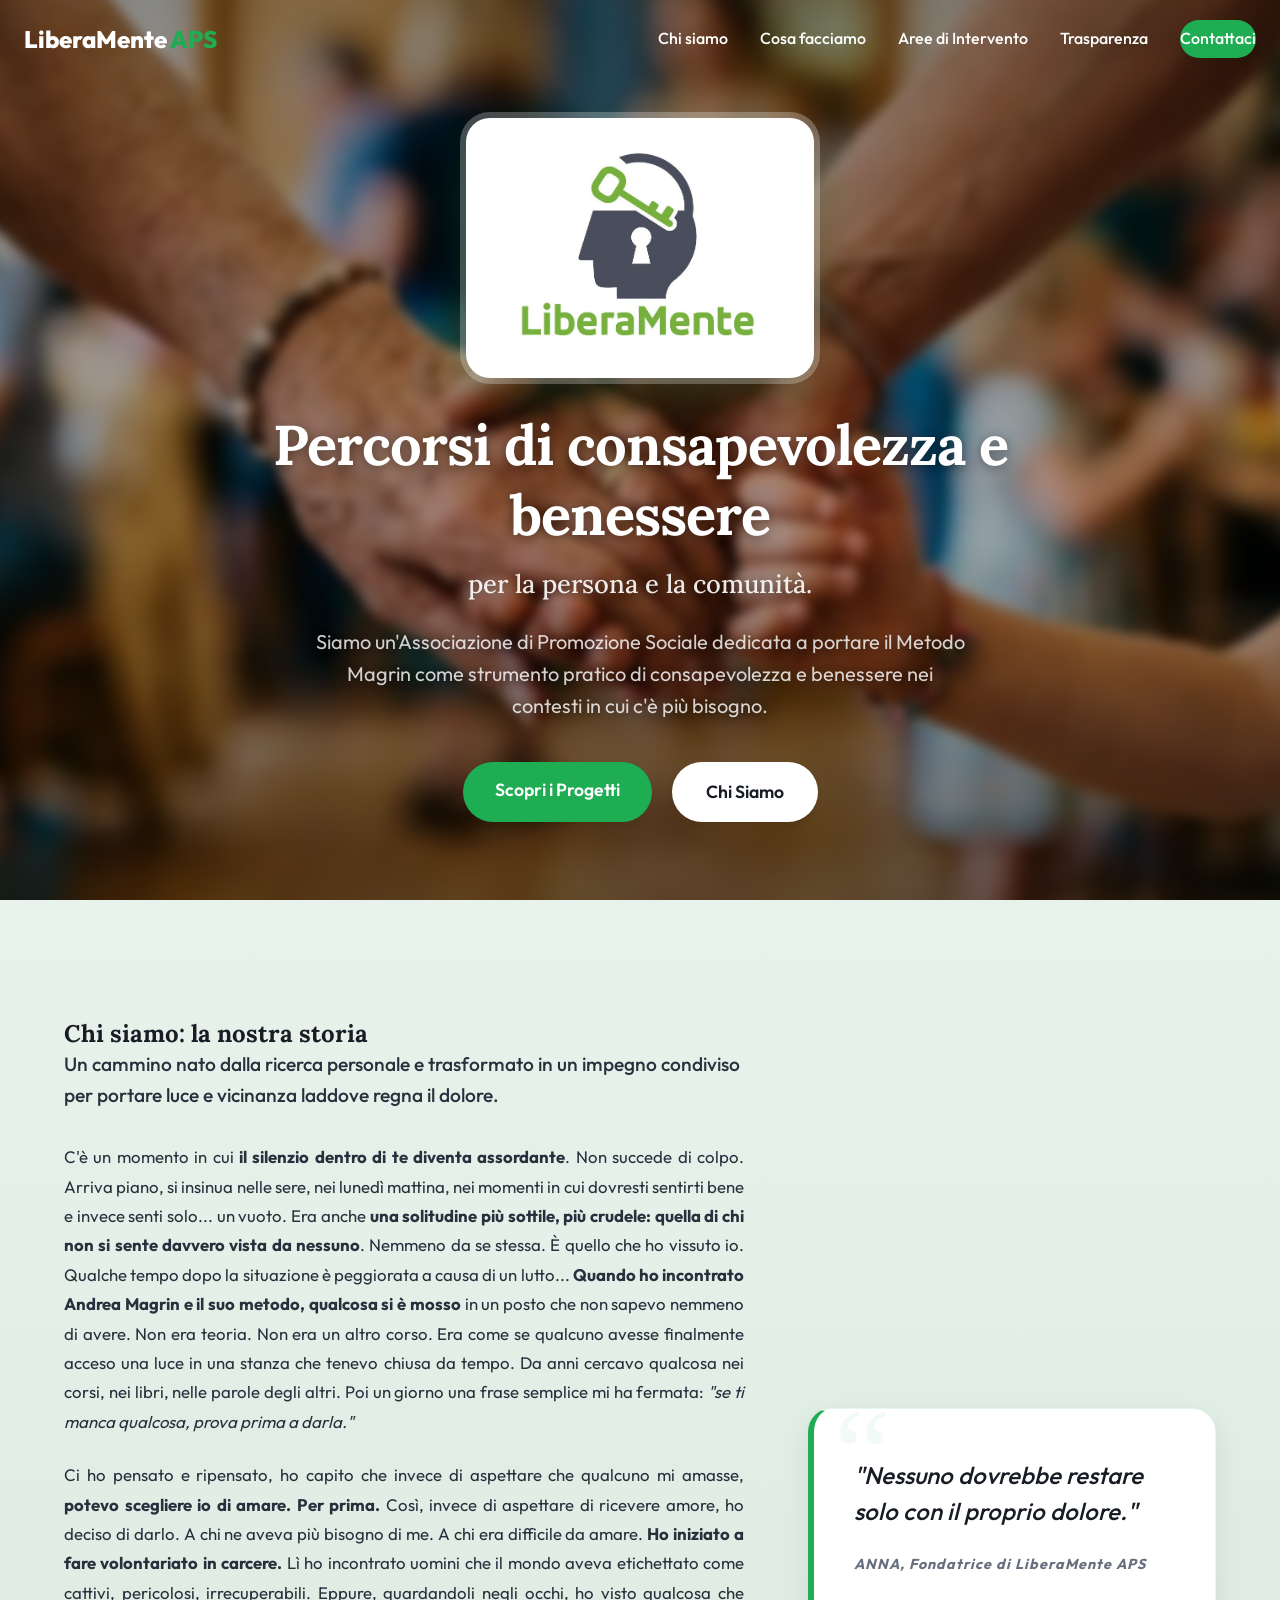
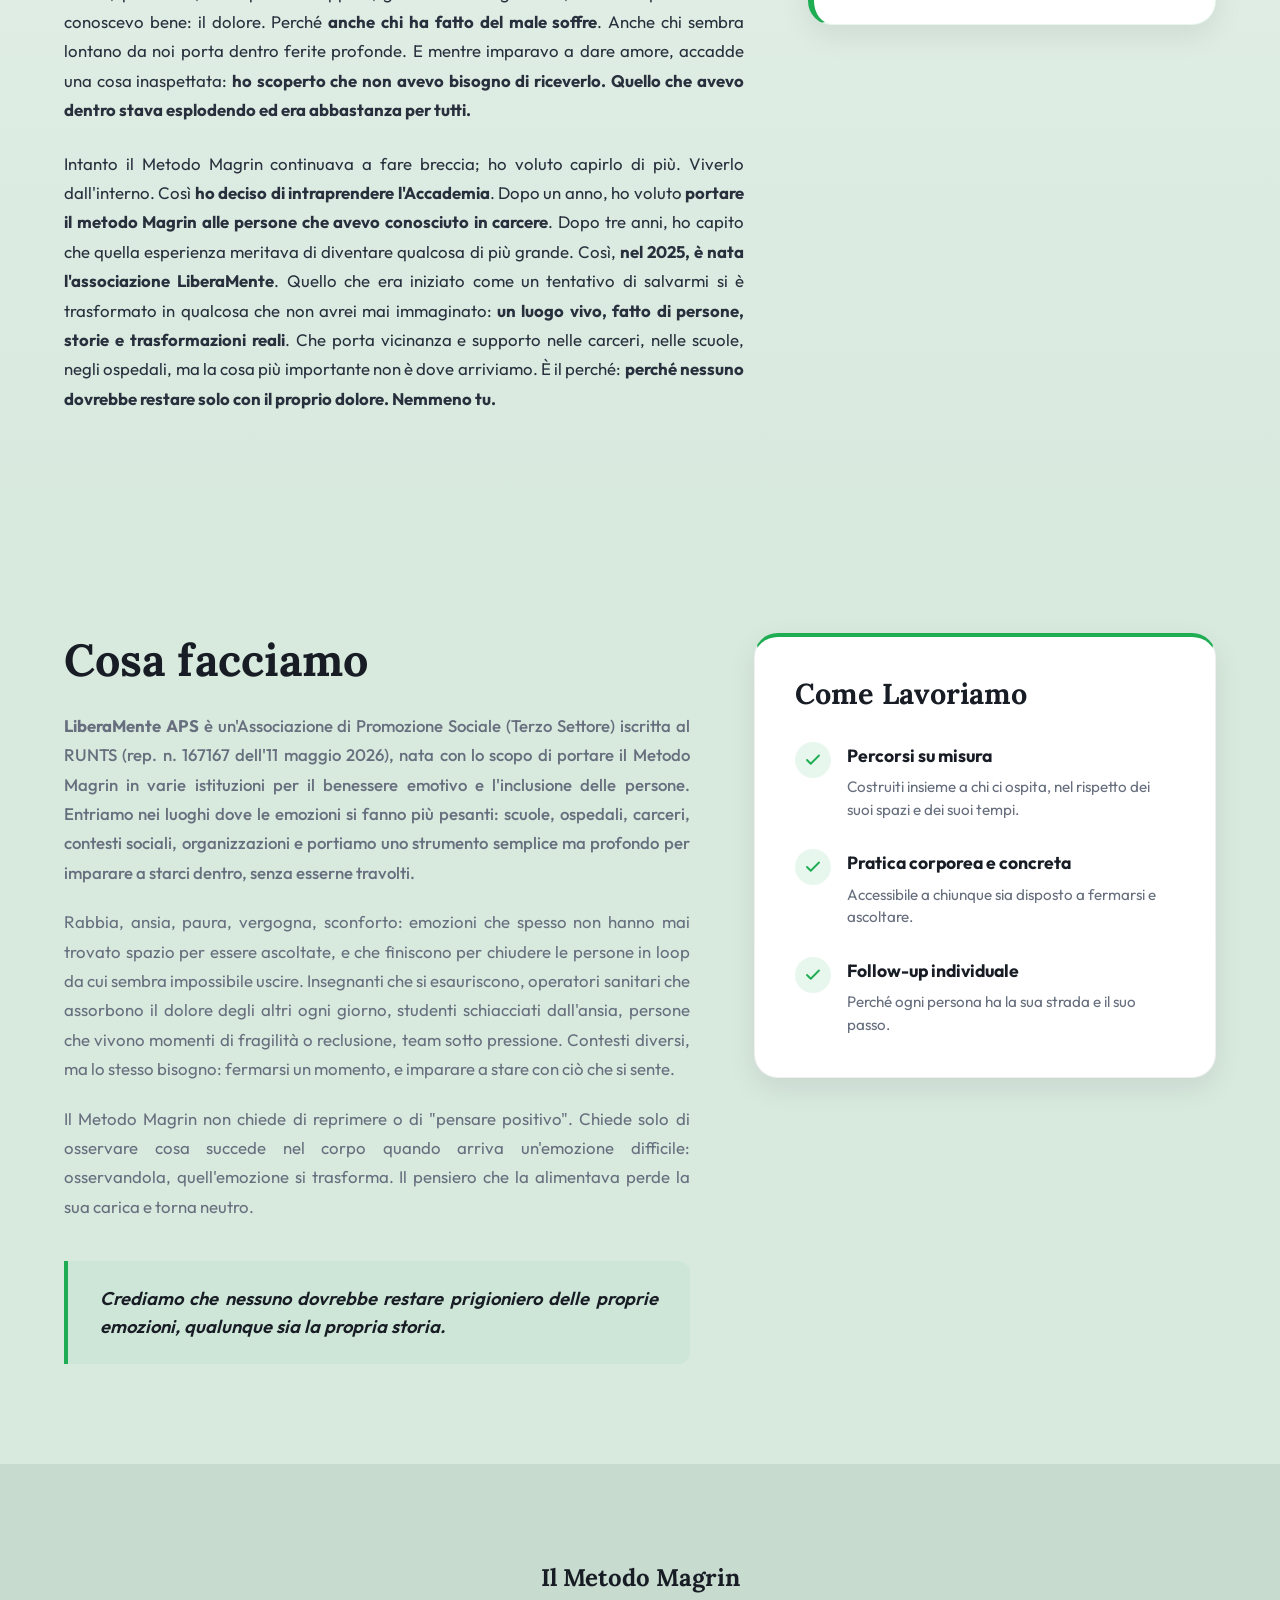
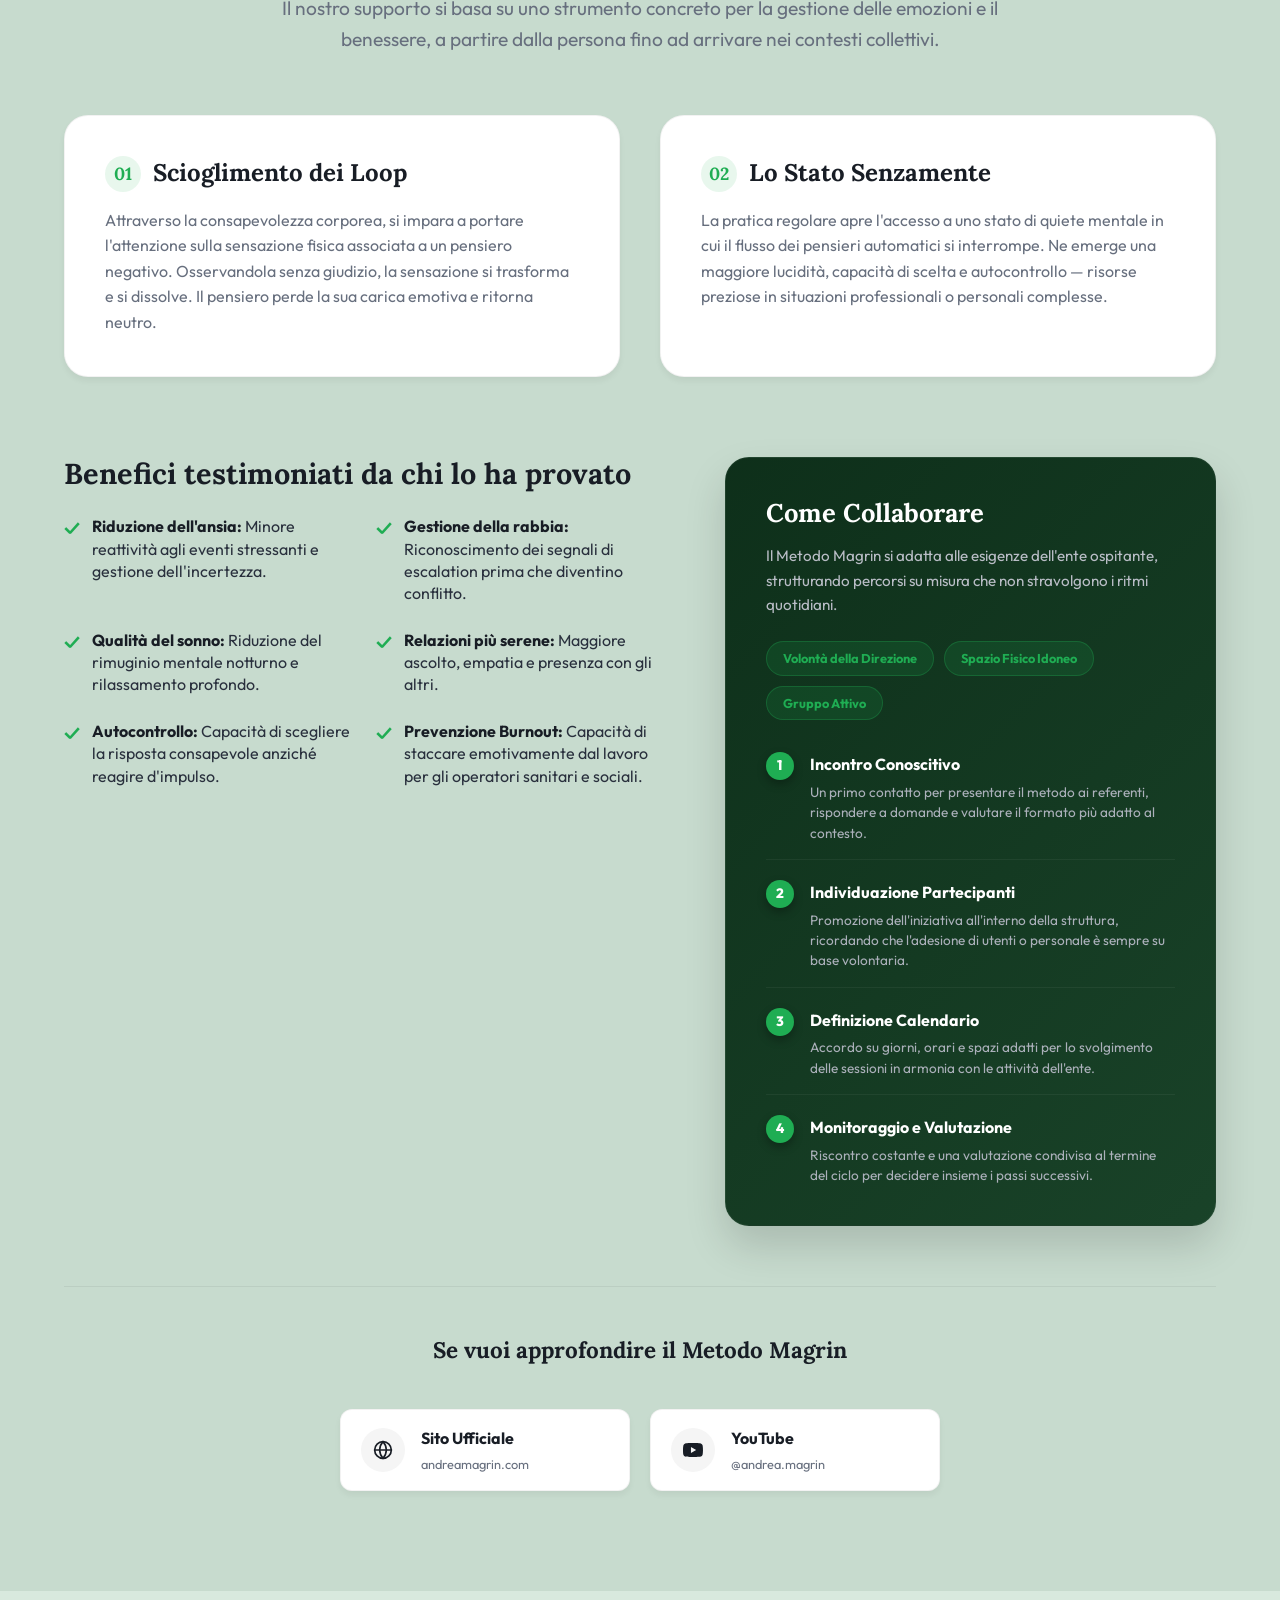
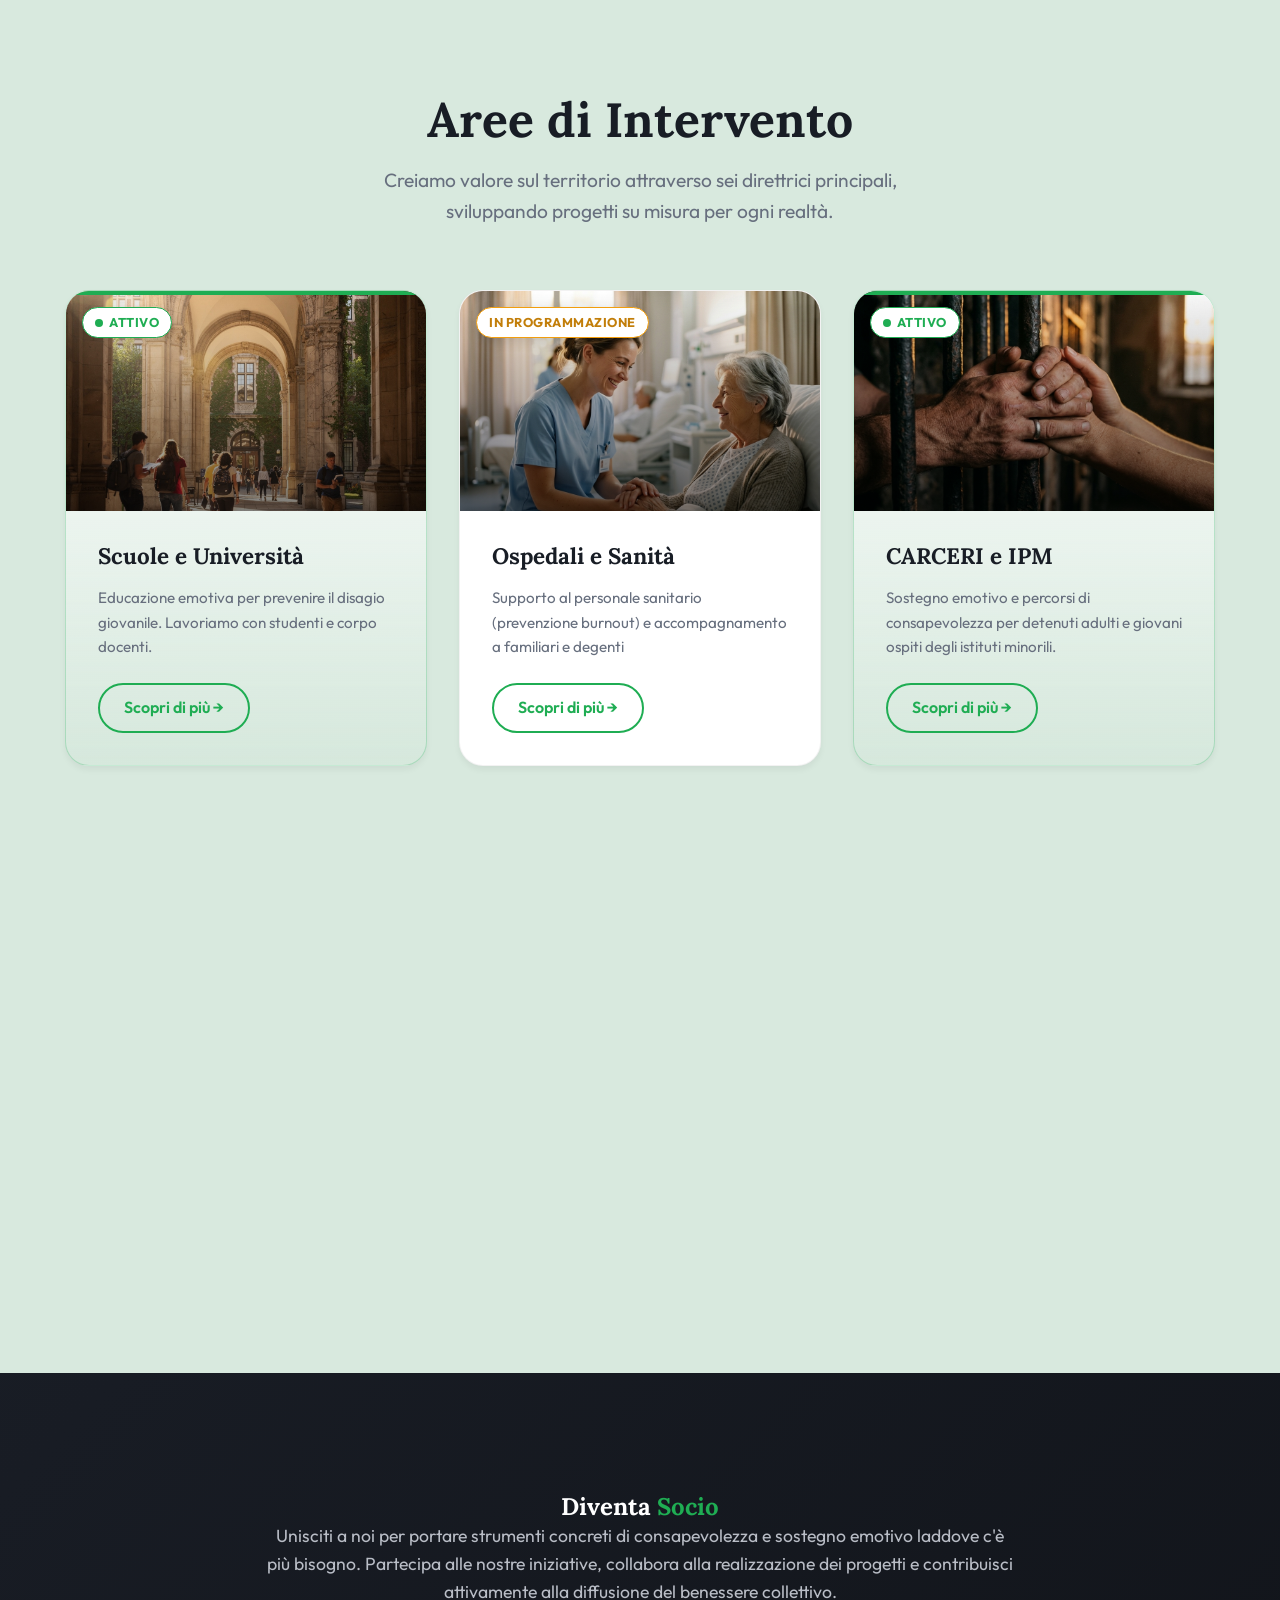
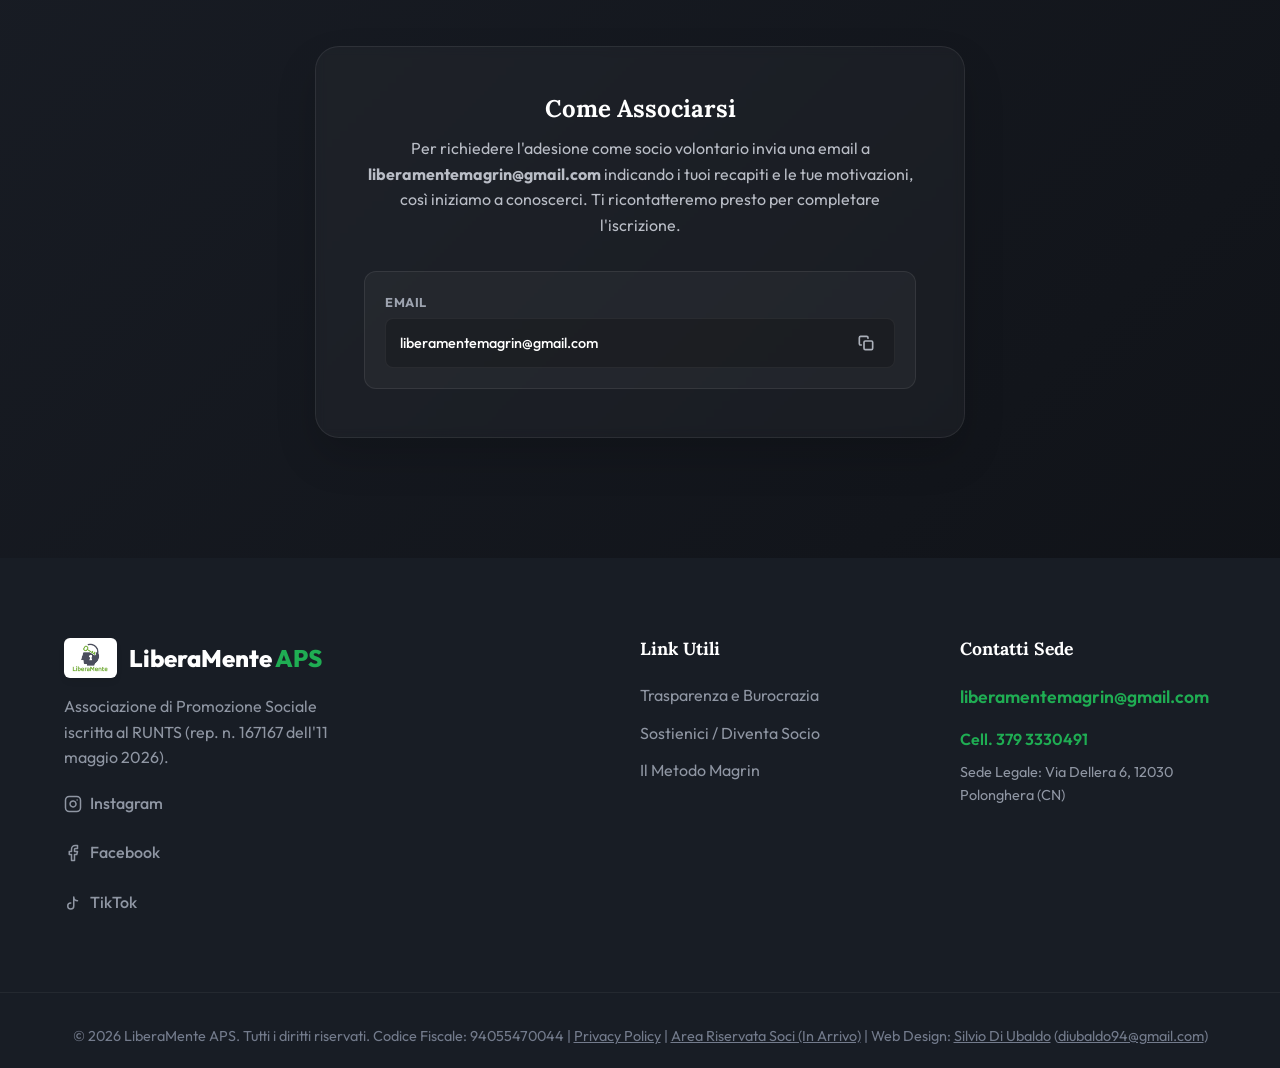
==== commit 64cb607e: "changes done to home page and ospedale texts" ====
--- a/draft.html
+++ b/draft.html
@@ -80,8 +80,7 @@
                 <div class="hero-logo-wrapper">
                     <img src="images/logo_aps.jpeg" alt="Logo LiberaMente APS" class="hero-logo-img">
                 </div>
-                <h1>Metodo Magrin nel sociale<br><span class="hero-subheading">Percorsi di consapevolezza e benessere
-                        per la persona e la comunità.</span></h1>
+                <h1>Percorsi di consapevolezza e benessere<br><span class="hero-subheading">per la persona e la comunità.</span></h1>
                 <p>Siamo un'Associazione di Promozione Sociale dedicata a portare il Metodo Magrin come strumento
                     pratico di consapevolezza e benessere nei contesti in cui c'è più bisogno.</p>
                 <div class="hero-actions">
@@ -130,7 +129,7 @@
                         Dopo tre anni, ho capito che quella esperienza meritava di diventare qualcosa di più grande.
                         Così, <strong>nel 2025, è nata l'associazione LiberaMente</strong>. Quello che era iniziato come
                         un tentativo di salvarmi si è trasformato in qualcosa che non avrei mai immaginato: <strong>un
-                            luogo vivo, fatto di persone, storie e trasformazioni reali</strong>. Che porta cura nelle
+                            luogo vivo, fatto di persone, storie e trasformazioni reali</strong>. Che porta vicinanza e supporto nelle
                         carceri, nelle scuole, negli ospedali, ma la cosa più importante non è dove arriviamo. È il
                         perché: <strong>perché nessuno dovrebbe restare solo con il proprio dolore. Nemmeno tu.</strong>
                     </p>
@@ -153,19 +152,19 @@
                 <h2>Cosa facciamo</h2>
                 <p class="chi-siamo-lead"><strong>LiberaMente APS</strong> è un'Associazione di Promozione Sociale
                     (Terzo Settore) iscritta al RUNTS (rep. n. 167167 dell'11 maggio 2026), nata con lo scopo di portare
-                    il Metodo Magrin in varie istituzioni per il benessere psicofisico e l'inclusione delle persone.
+                    il Metodo Magrin in varie istituzioni per il benessere emotivo e l'inclusione delle persone.
                     Entriamo nei luoghi dove le emozioni si fanno più pesanti: scuole, ospedali, carceri, contesti
                     sociali, organizzazioni e portiamo uno strumento semplice ma profondo per imparare a starci dentro,
                     senza esserne travolti.</p>
-                <p>Rabbia, ansia, paura, vergogna, sconforto — emozioni che spesso non hanno mai trovato spazio per
+                <p>Rabbia, ansia, paura, vergogna, sconforto: emozioni che spesso non hanno mai trovato spazio per
                     essere ascoltate, e che finiscono per chiudere le persone in loop da cui sembra impossibile uscire.
                     Insegnanti che si esauriscono, operatori sanitari che assorbono il dolore degli altri ogni giorno,
                     studenti schiacciati dall'ansia, persone che vivono momenti di fragilità o reclusione, team sotto
                     pressione. Contesti diversi, ma lo stesso bisogno: fermarsi un momento, e imparare a stare con ciò
                     che si sente.</p>
                 <p>Il Metodo Magrin non chiede di reprimere o di "pensare positivo". Chiede solo di osservare cosa
-                    succede nel corpo quando arriva un'emozione difficile — e scoprire che, osservata, quell'emozione si
-                    trasforma. Il pensiero che la alimentava perde la sua carica, e torna neutro.</p>
+                    succede nel corpo quando arriva un'emozione difficile: osservandola, quell'emozione si
+                    trasforma. Il pensiero che la alimentava perde la sua carica e torna neutro.</p>
 
                 <div class="chi-siamo-quote-box">
                     <p class="quote-text">Crediamo che nessuno dovrebbe restare prigioniero delle proprie emozioni,
@@ -224,8 +223,7 @@
         <div class="container">
             <div class="metodo-intro reveal-up">
                 <h2>Il Metodo Magrin</h2>
-                <p>Il Metodo Magrin è uno strumento concreto per la gestione delle emozioni e il benessere, a partire
-                    dalla persona nei contesti collettivi.</p>
+                <p>Il nostro supporto si basa su uno strumento concreto per la gestione delle emozioni e il benessere, a partire dalla persona fino ad arrivare nei contesti collettivi.</p>
             </div>
 
             <div class="metodo-tools reveal-up">
@@ -233,11 +231,11 @@
                     <h4><span>01</span> Scioglimento dei Loop</h4>
                     <p>Attraverso la consapevolezza corporea, si impara a portare l'attenzione sulla sensazione fisica
                         associata a un pensiero negativo. Osservandola senza giudizio, la sensazione si trasforma e si
-                        dissolve. Il pensiero perde la sua carica emotiva e ritorna neutrro.</p>
+                        dissolve. Il pensiero perde la sua carica emotiva e ritorna neutro.</p>
                 </div>
                 <div class="tool-card">
                     <h4><span>02</span> Lo Stato Senzamente</h4>
-                    <p>La prática regolare apre l'accesso a uno stato di quiete mentale in cui il flusso dei pensieri
+                    <p>La pratica regolare apre l'accesso a uno stato di quiete mentale in cui il flusso dei pensieri
                         automatici si interrompe. Ne emerge una maggiore lucidità, capacità di scelta e autocontrollo —
                         risorse preziose in situazioni professionali o personali complesse.</p>
                 </div>
@@ -245,7 +243,7 @@
 
             <div class="metodo-extra reveal-up">
                 <div>
-                    <h4>Benefici Documentati</h4>
+                    <h4>Benefici testimoniati da chi lo ha provato</h4>
                     <ul class="benefici-list">
                         <li><span><strong>Riduzione dell'ansia:</strong> Minore reattività agli eventi stressanti e
                                 gestione dell'incertezza.</span></li>
@@ -253,7 +251,7 @@
                                 che diventino conflitto.</span></li>
                         <li><span><strong>Qualità del sonno:</strong> Riduzione del rimuginio mentale notturno e
                                 rilassamento profondo.</span></li>
-                        <li><span><strong>Relazioni più serene:</strong> Maggiore ascolto, empathia e presenza con gli
+                        <li><span><strong>Relazioni più serene:</strong> Maggiore ascolto, empatia e presenza con gli
                                 altri.</span></li>
                         <li><span><strong>Autocontrollo:</strong> Capacità di scegliere la risposta consapevole anziché
                                 reagire d'impulso.</span></li>
@@ -381,8 +379,7 @@
                 </div>
                 <div class="card-content">
                     <h3>Ospedali e Sanità</h3>
-                    <p>Supporto al personale sanitario (prevenzione burnout) e accompagnamento ai degenti nei reparti
-                        critici.</p>
+                    <p>Supporto al personale sanitario (prevenzione burnout) e accompagnamento a familiari e degenti</p>
                     <a href="progetti/ospedali.html" class="btn-outline">Scopri di più &rarr;</a>
                 </div>
             </div>
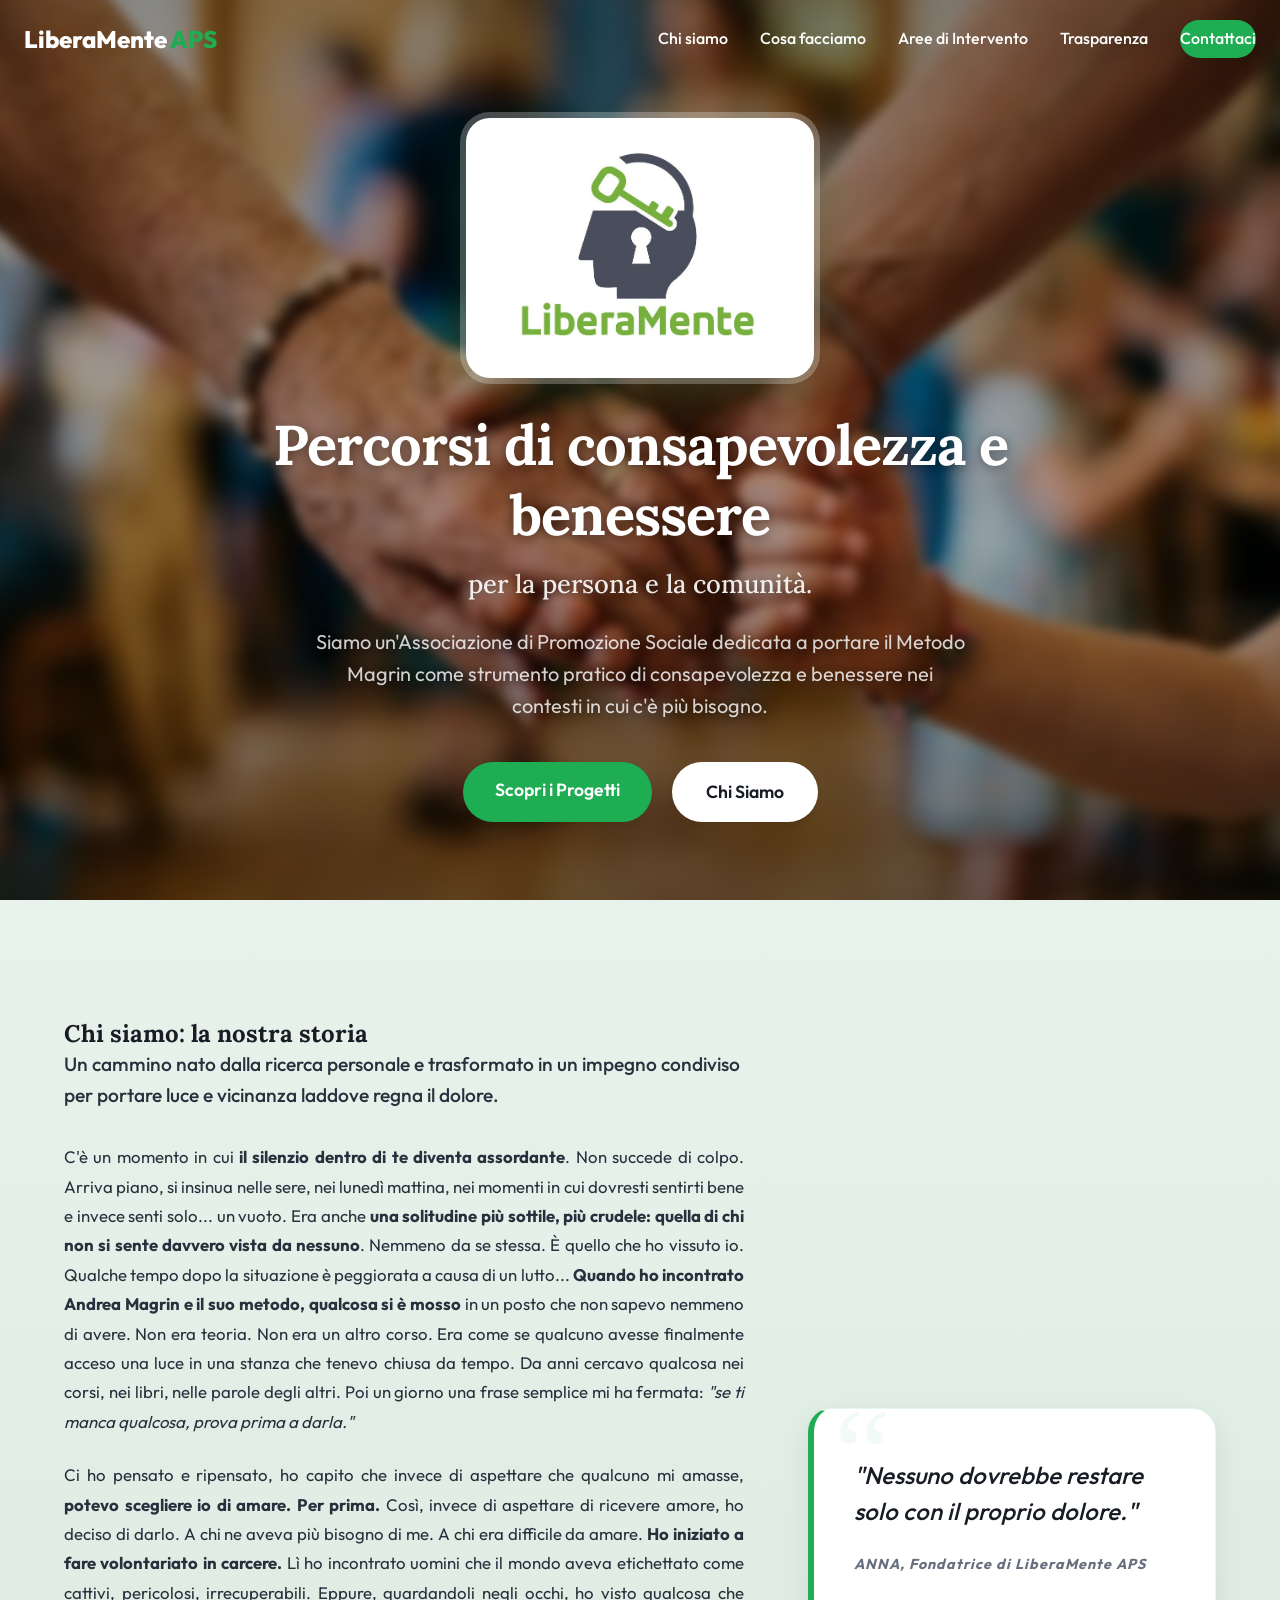
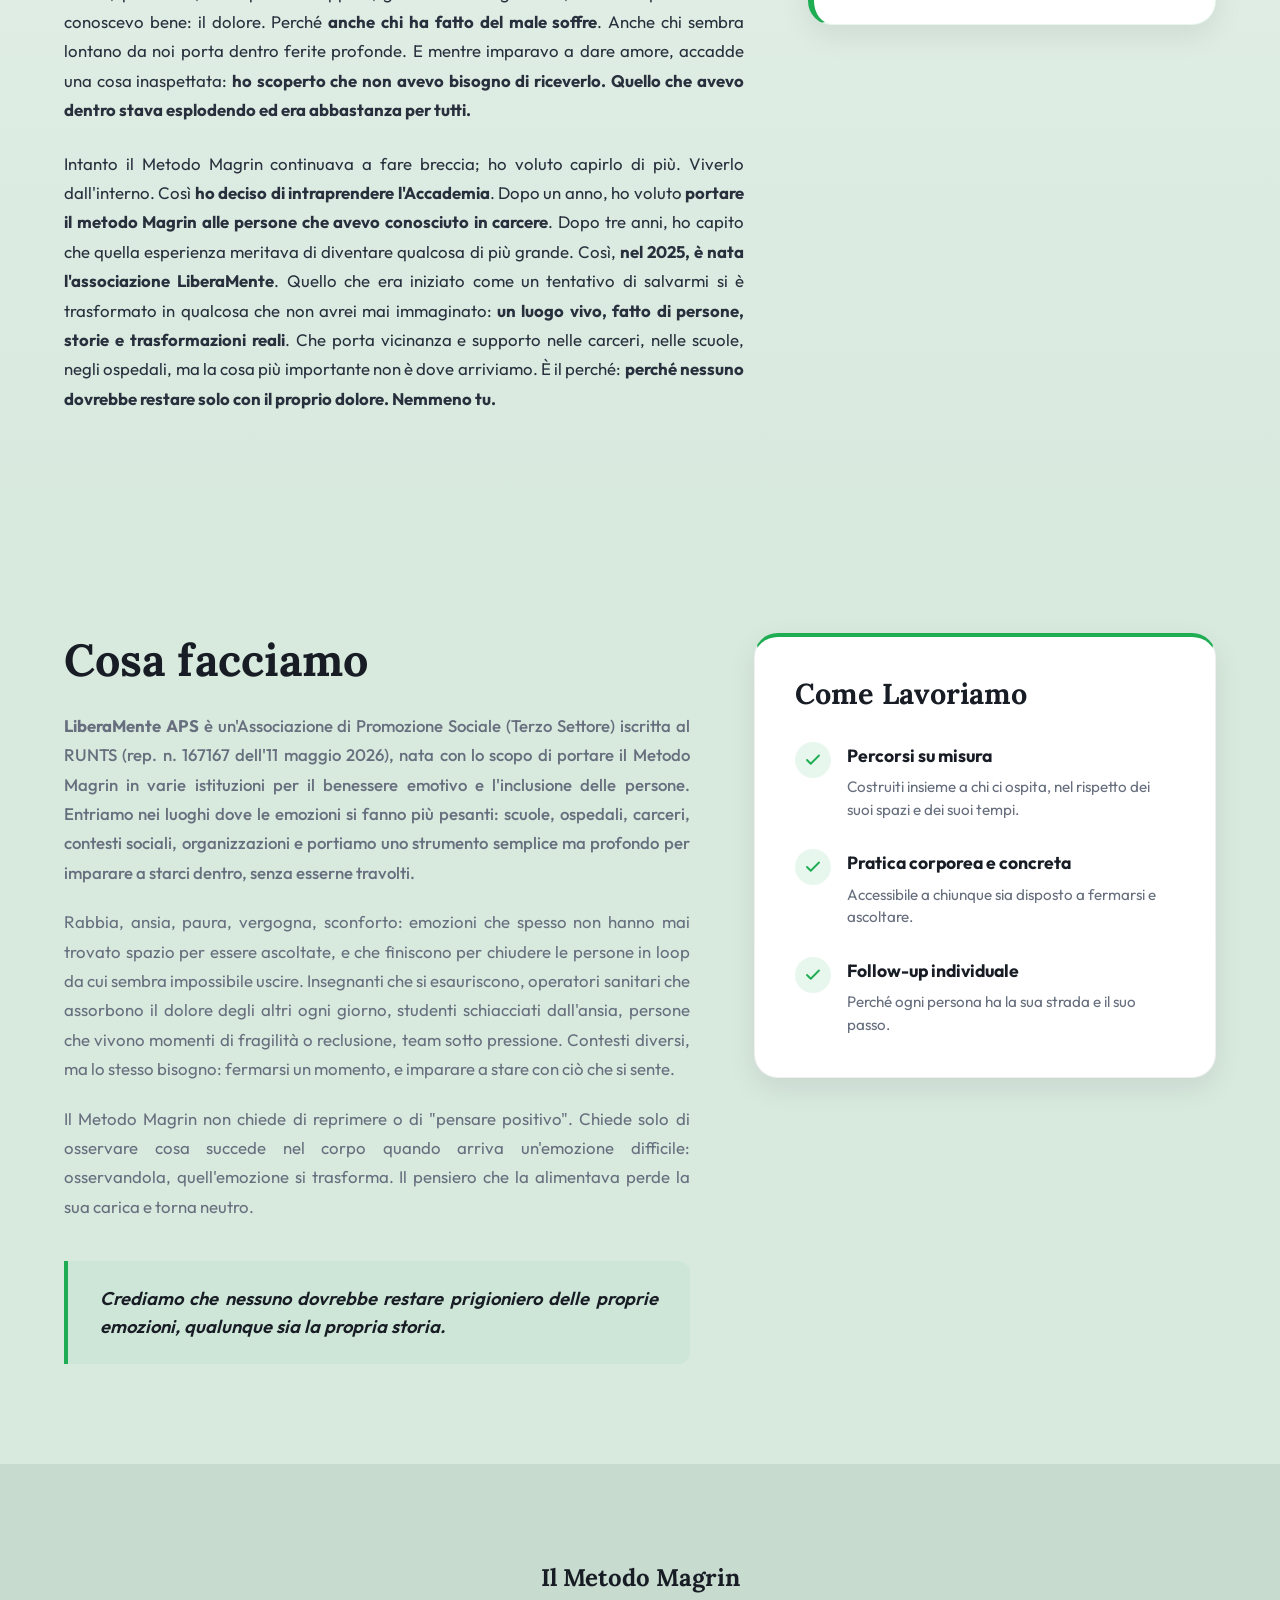
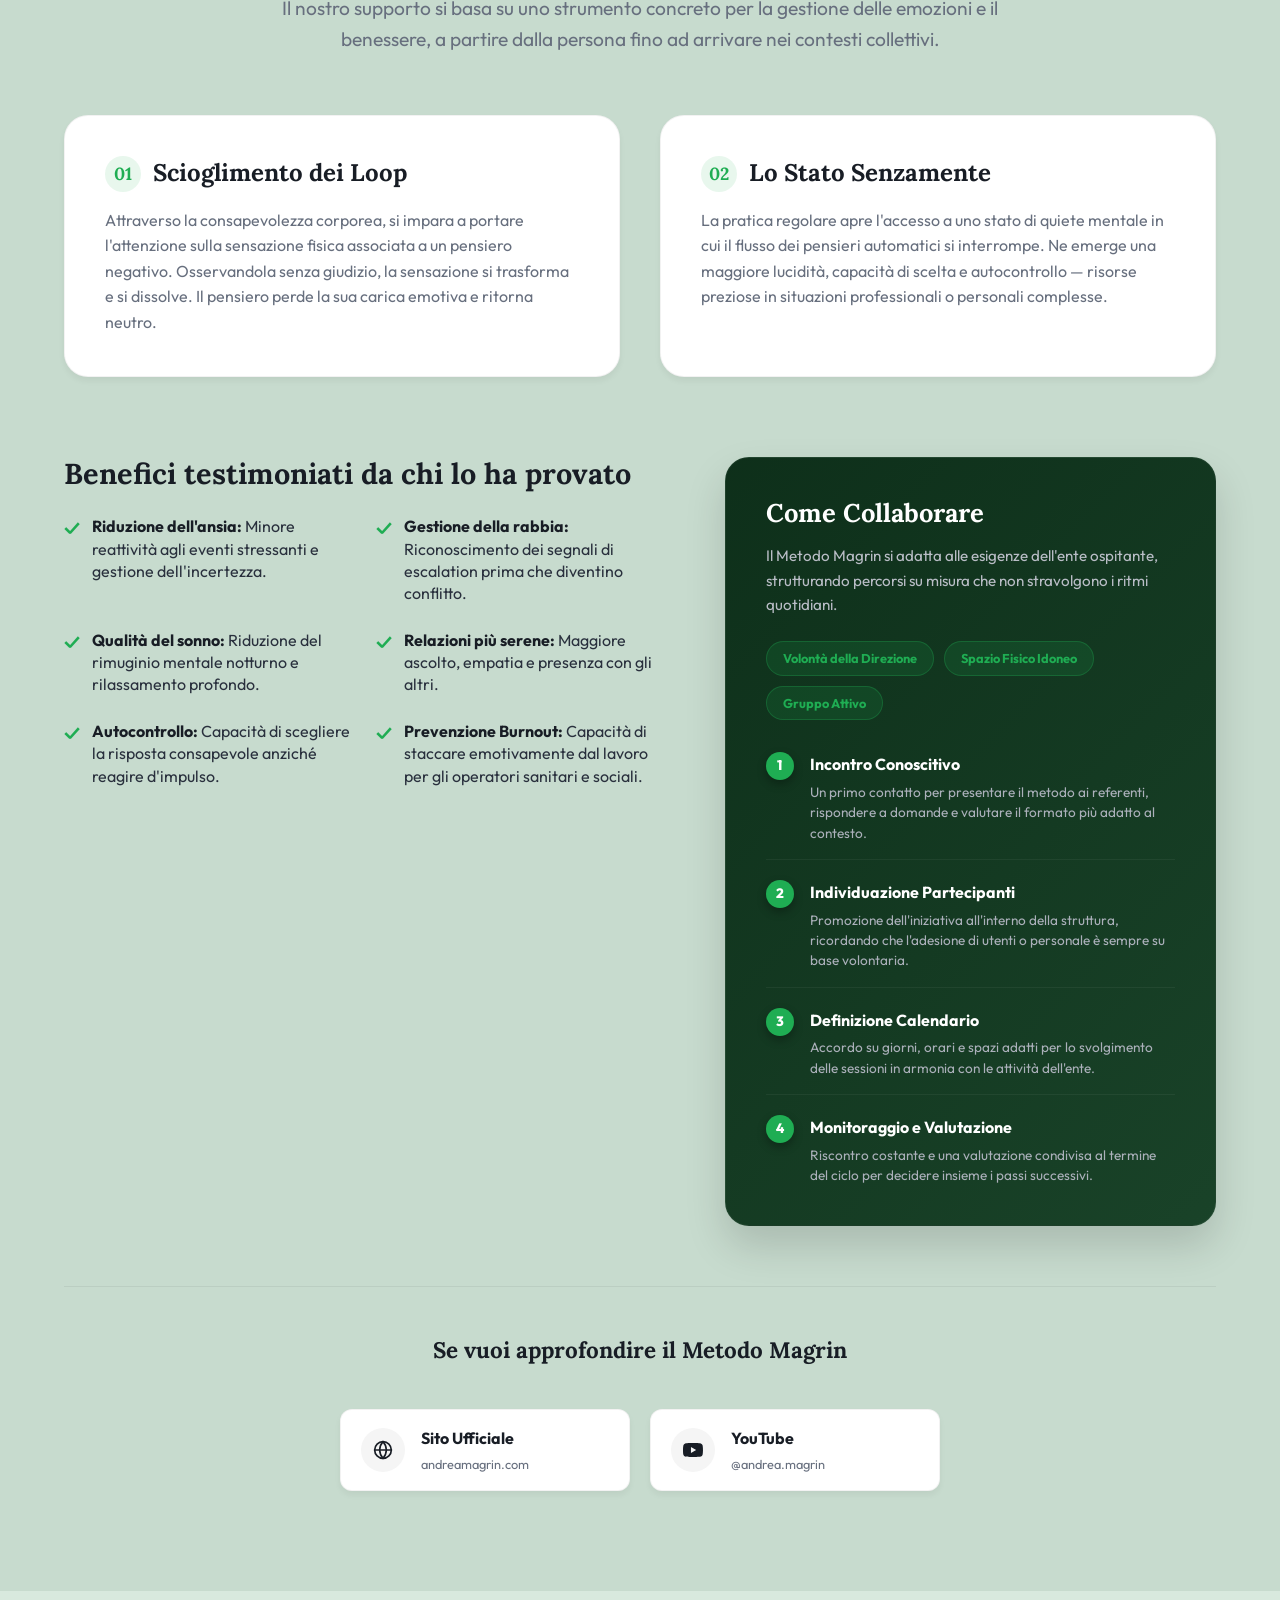
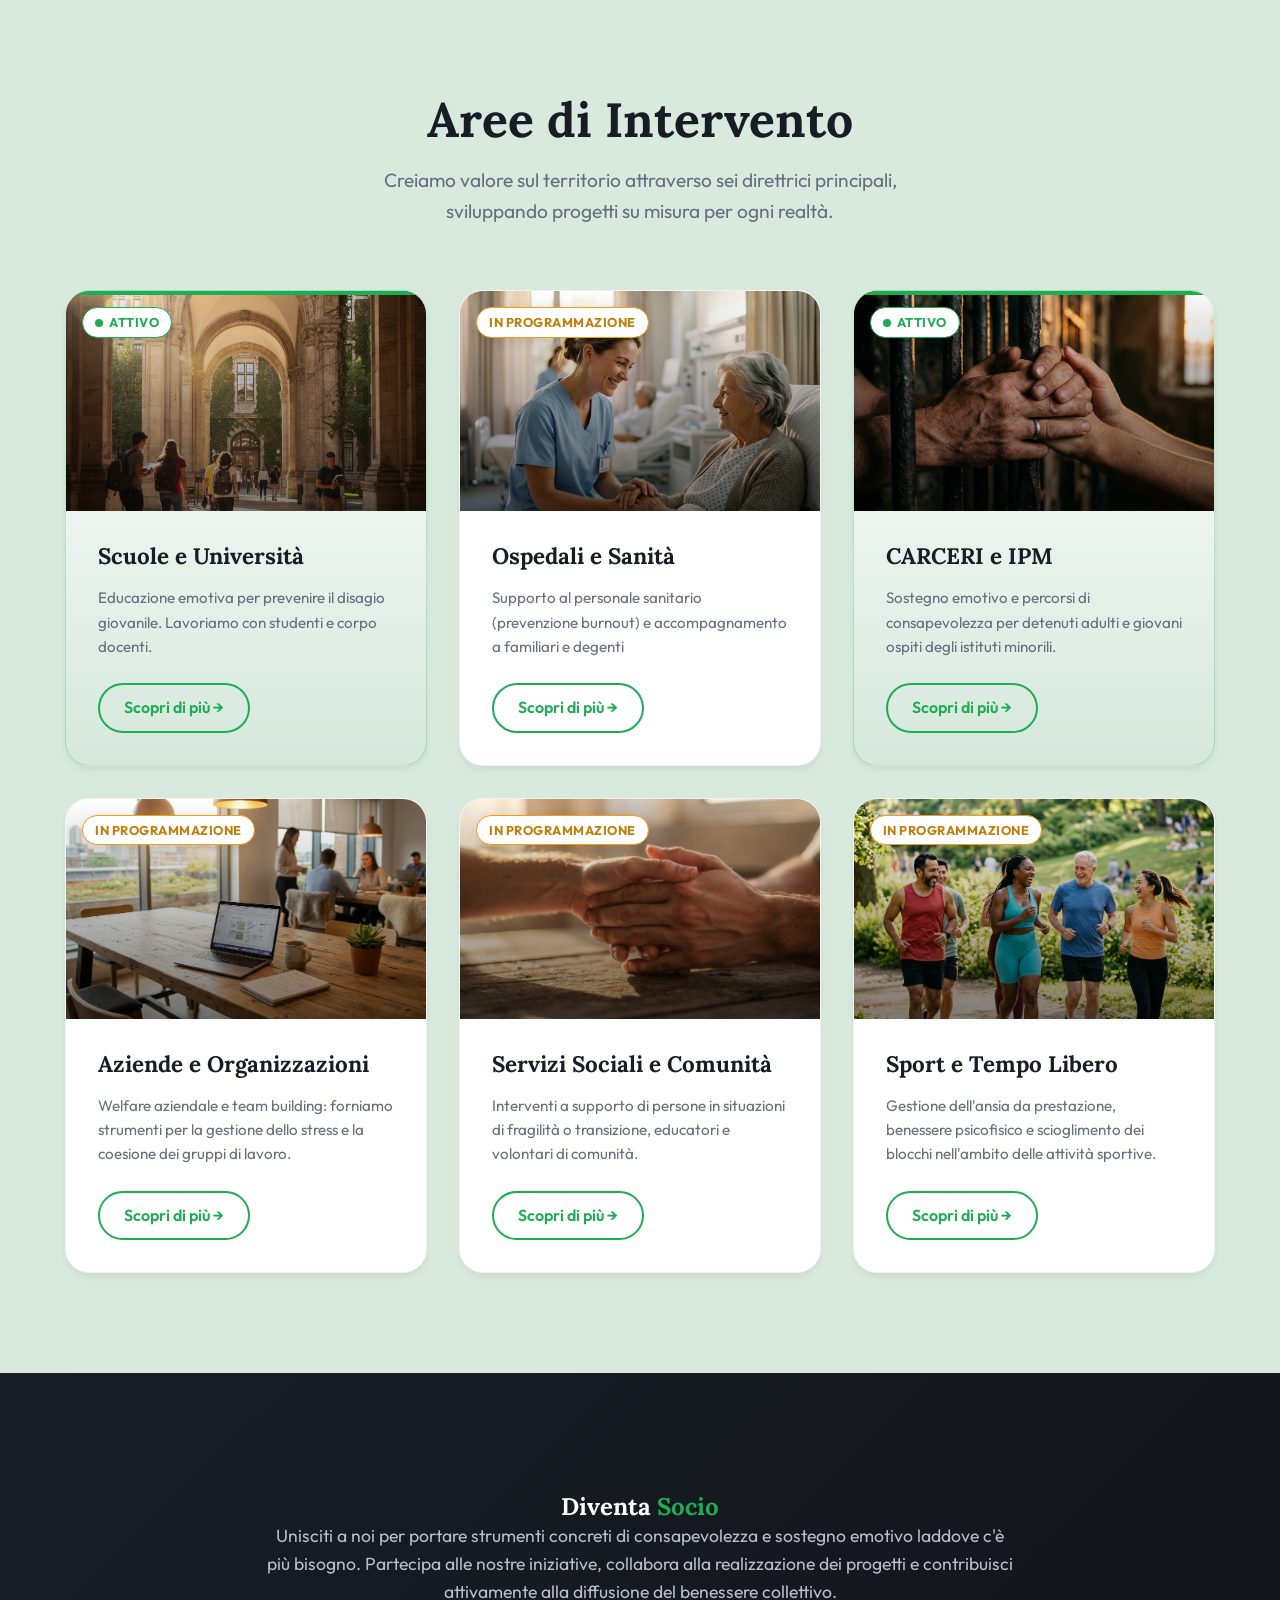
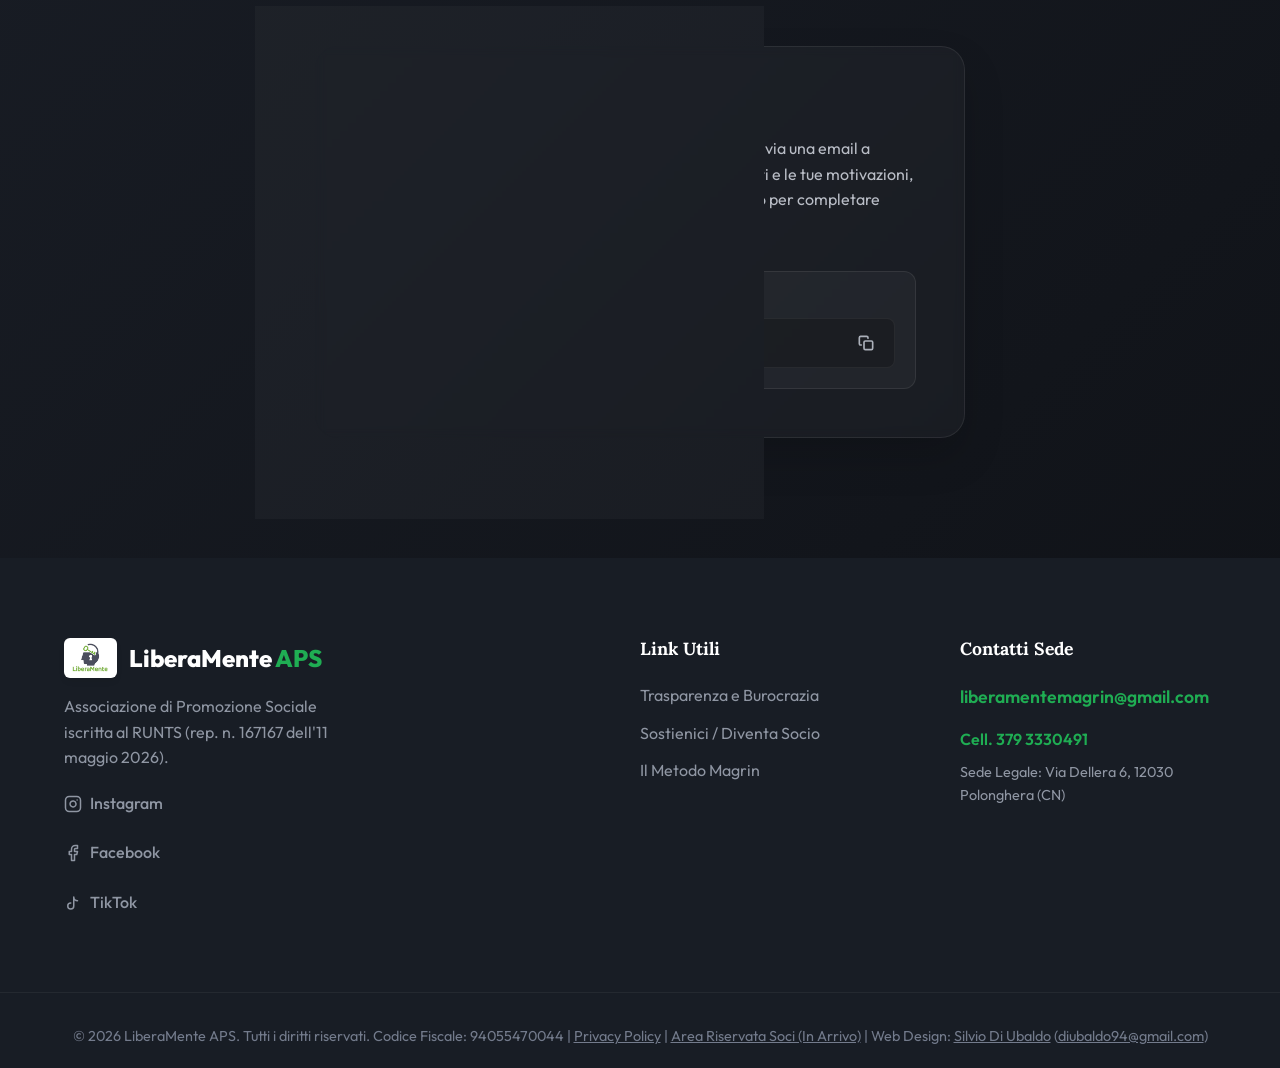
==== commit bd2dafca: "small changes" ====
--- a/draft.html
+++ b/draft.html
@@ -10,7 +10,7 @@
     <link rel="preconnect" href="https://fonts.googleapis.com">
     <link rel="preconnect" href="https://fonts.gstatic.com" crossorigin>
     <link href="https://fonts.googleapis.com/css2?family=Lora:ital,wght@0,400..700;1,400..700&family=Outfit:wght@300;400;500;600;700;800&display=swap" rel="stylesheet">
-    <link rel="stylesheet" href="style.css?v=1.5.63992c26">
+    <link rel="stylesheet" href="style.css?v=1.5.295e8350">
     <link rel="icon" type="image/jpeg" href="images/logo_aps.jpeg">
     <link rel="canonical" href="https://liberamenteaps.com/">
 
--- a/style.css
+++ b/style.css
@@ -2338,4 +2338,23 @@
 
 .sidebar-card.crowdfunding-card h4 {
     border-bottom-color: hsla(142, 70%, 40%, 0.15);
+}
+
+/* --- Disclaimer/Info Boxes --- */
+.disclaimer-box {
+    background-color: hsla(142, 25%, 40%, 0.04);
+    border-left: 4px solid var(--primary-color);
+    padding: 18px 24px;
+    margin: 32px 0;
+    border-radius: 0 var(--radius-md) var(--radius-md) 0;
+}
+
+.disclaimer-box p {
+    font-family: 'Lora', serif;
+    font-style: italic;
+    font-size: 1.05rem !important;
+    color: var(--text-main) !important;
+    margin: 0 !important;
+    line-height: 1.65 !important;
+    text-align: justify !important;
 }
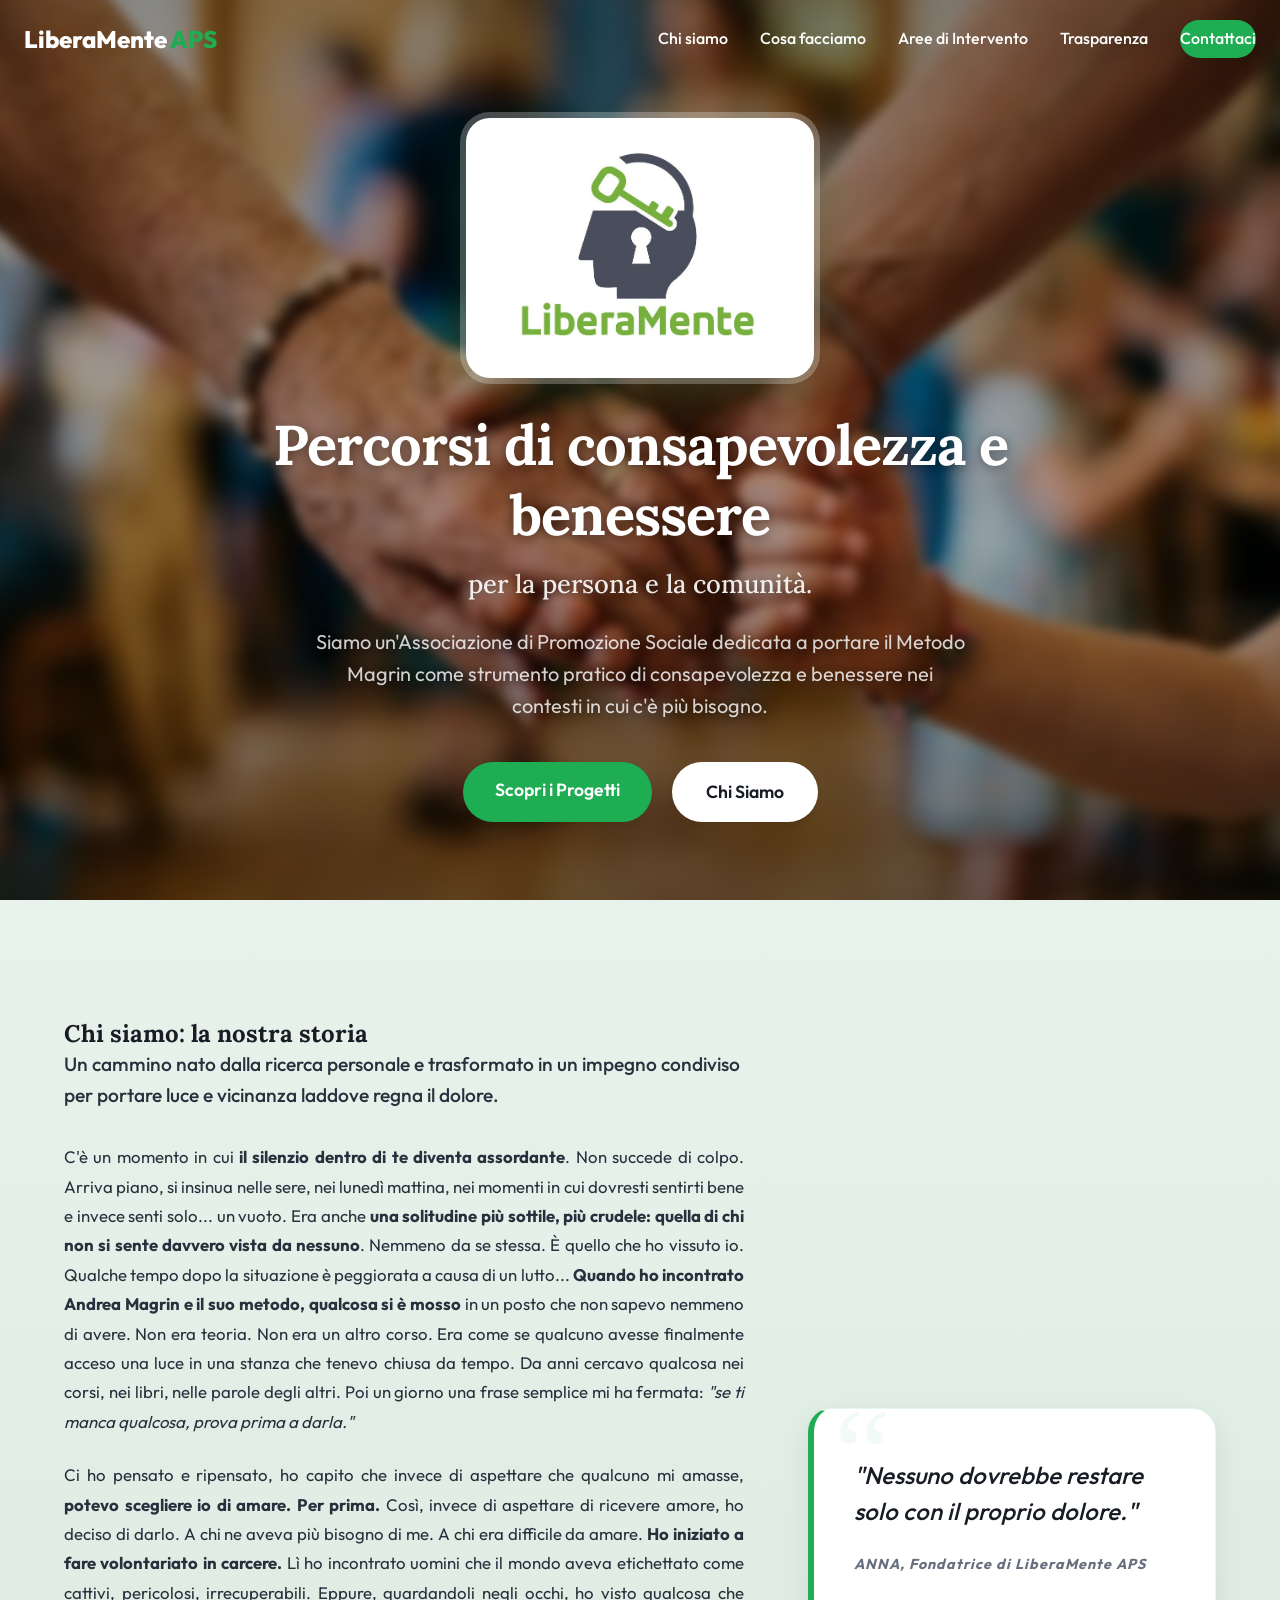
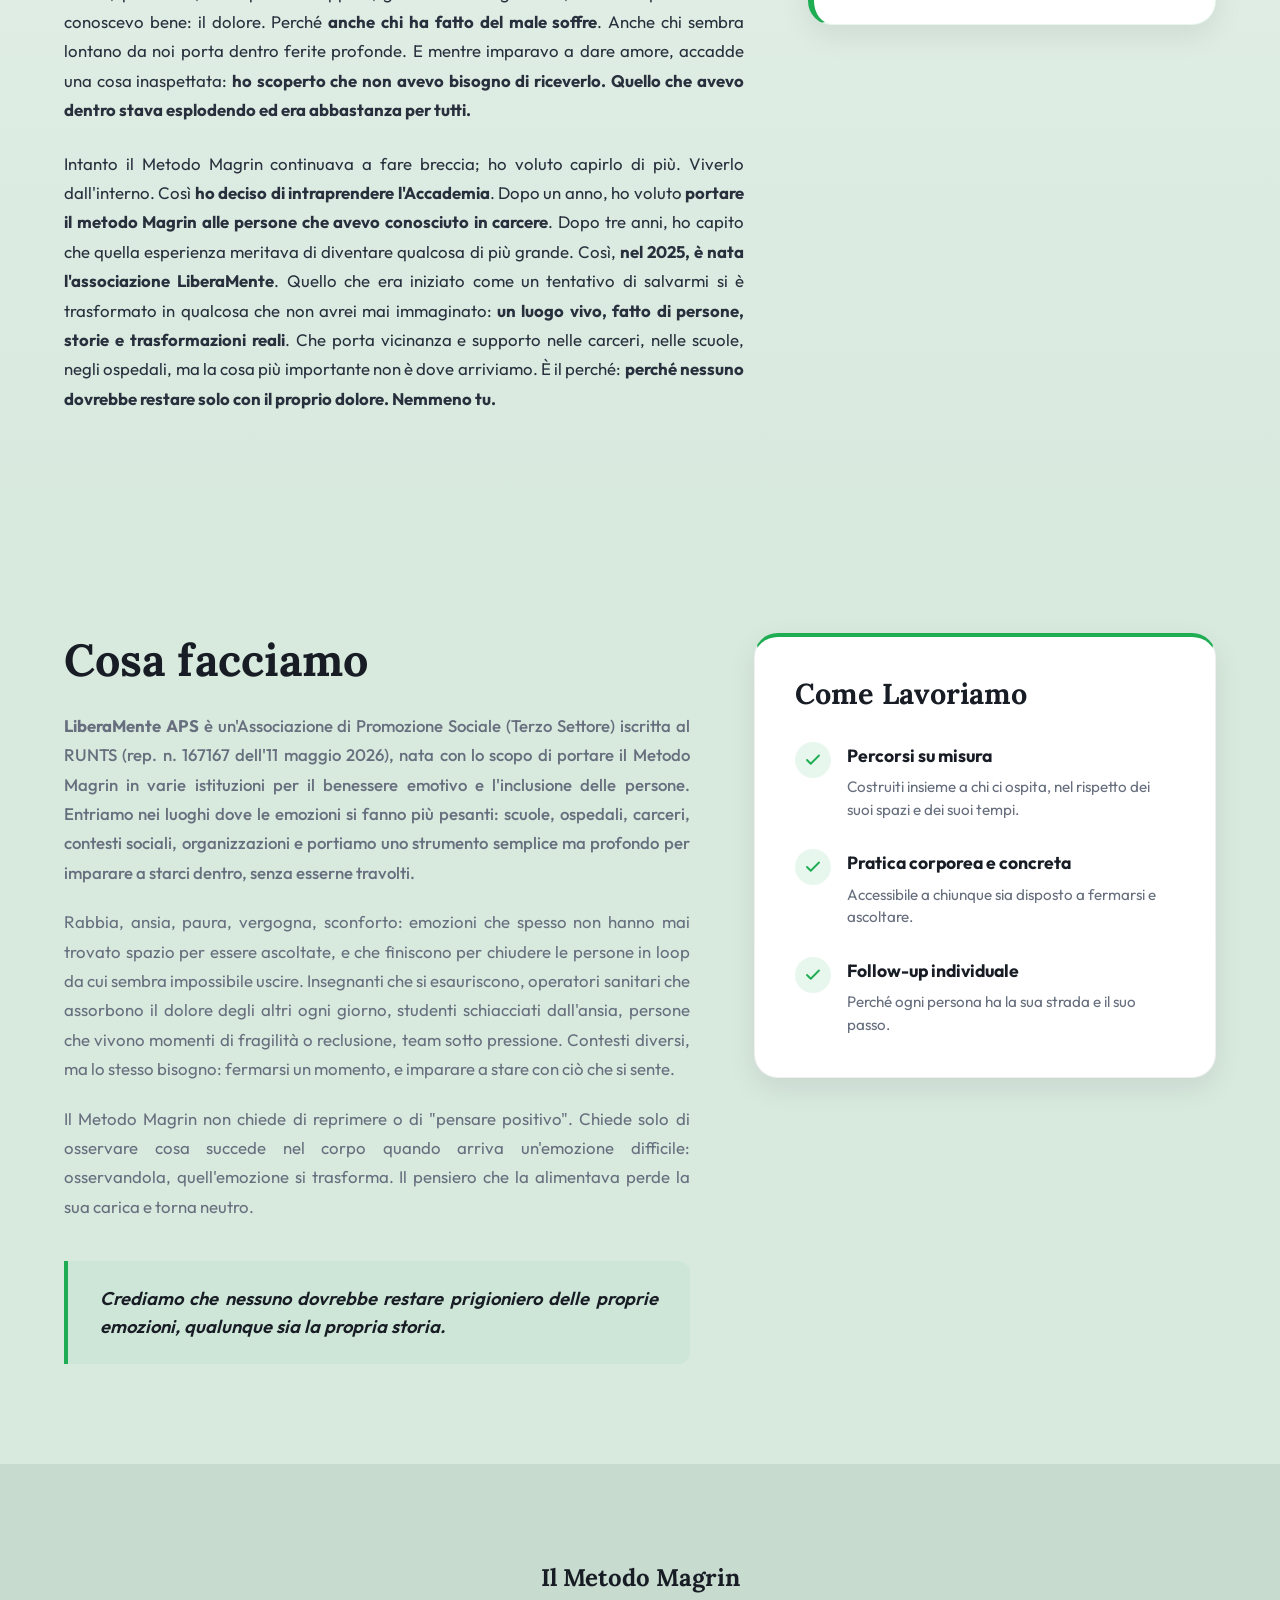
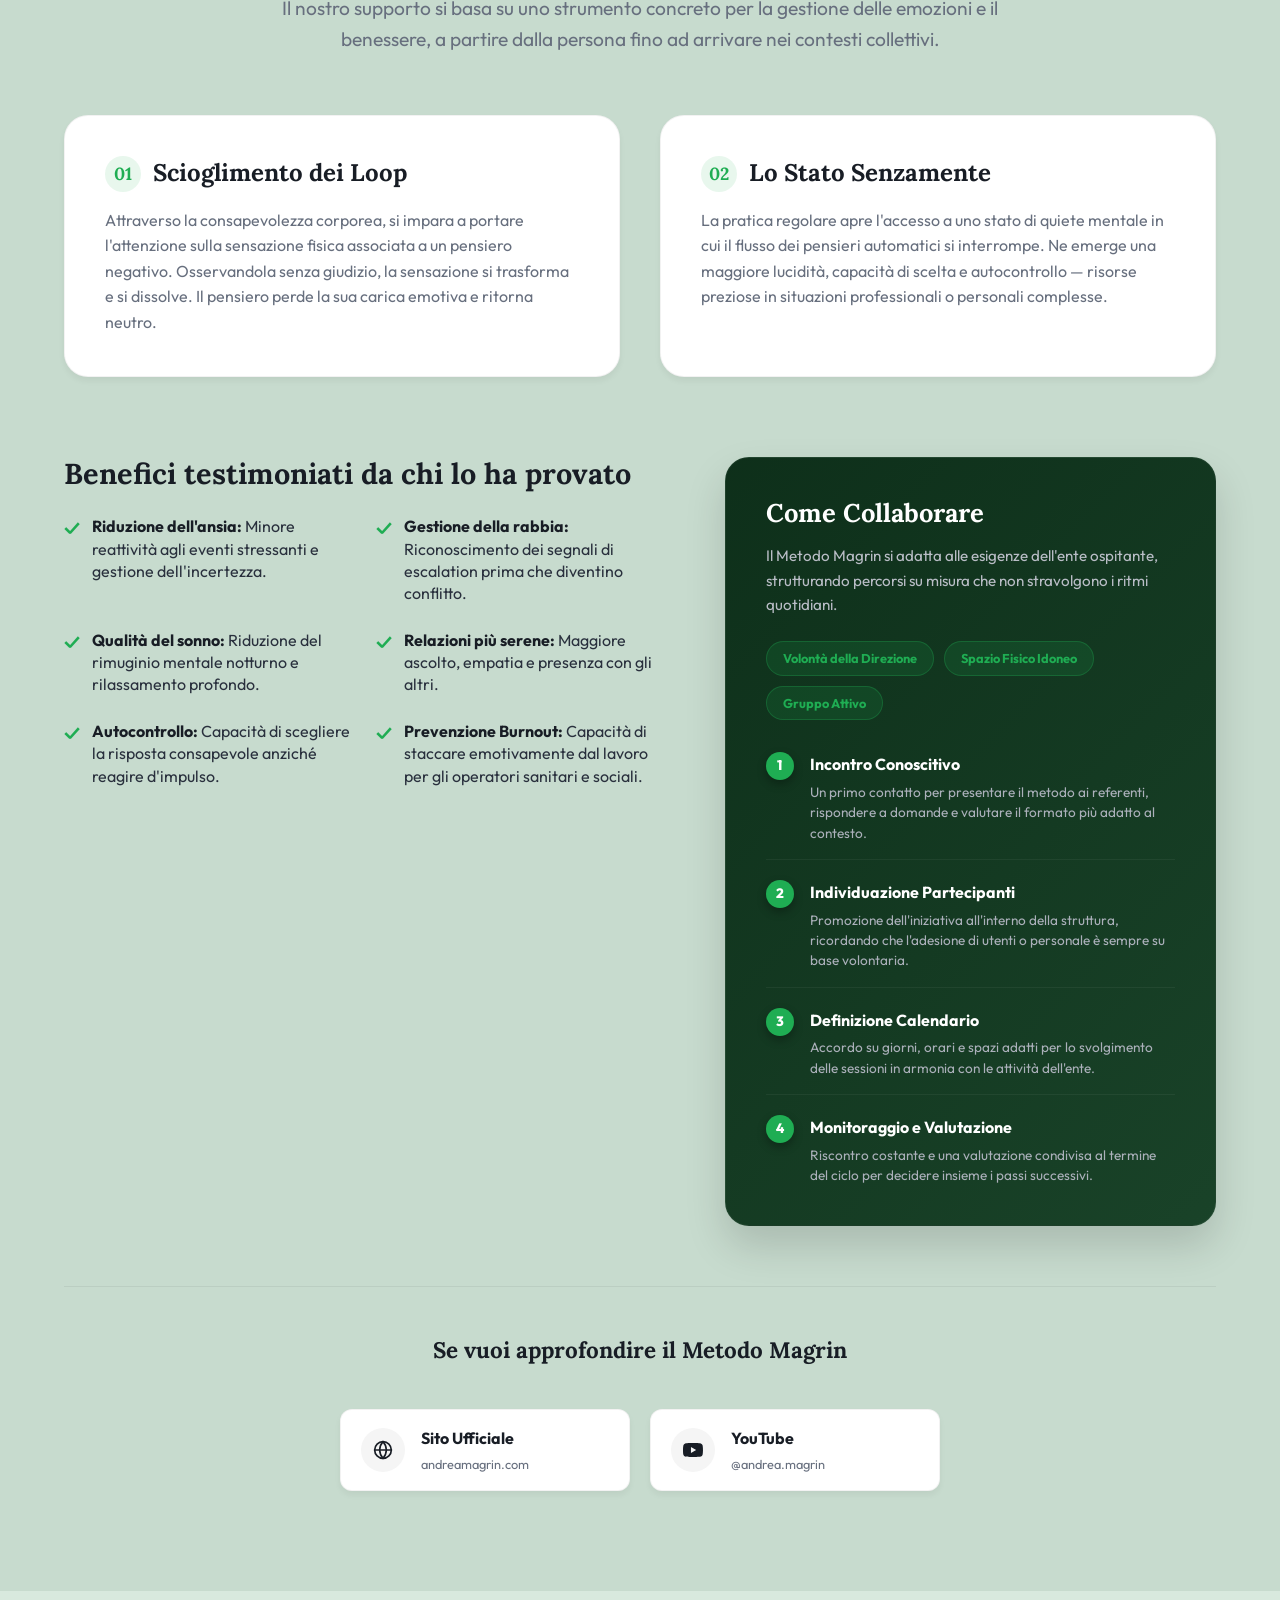
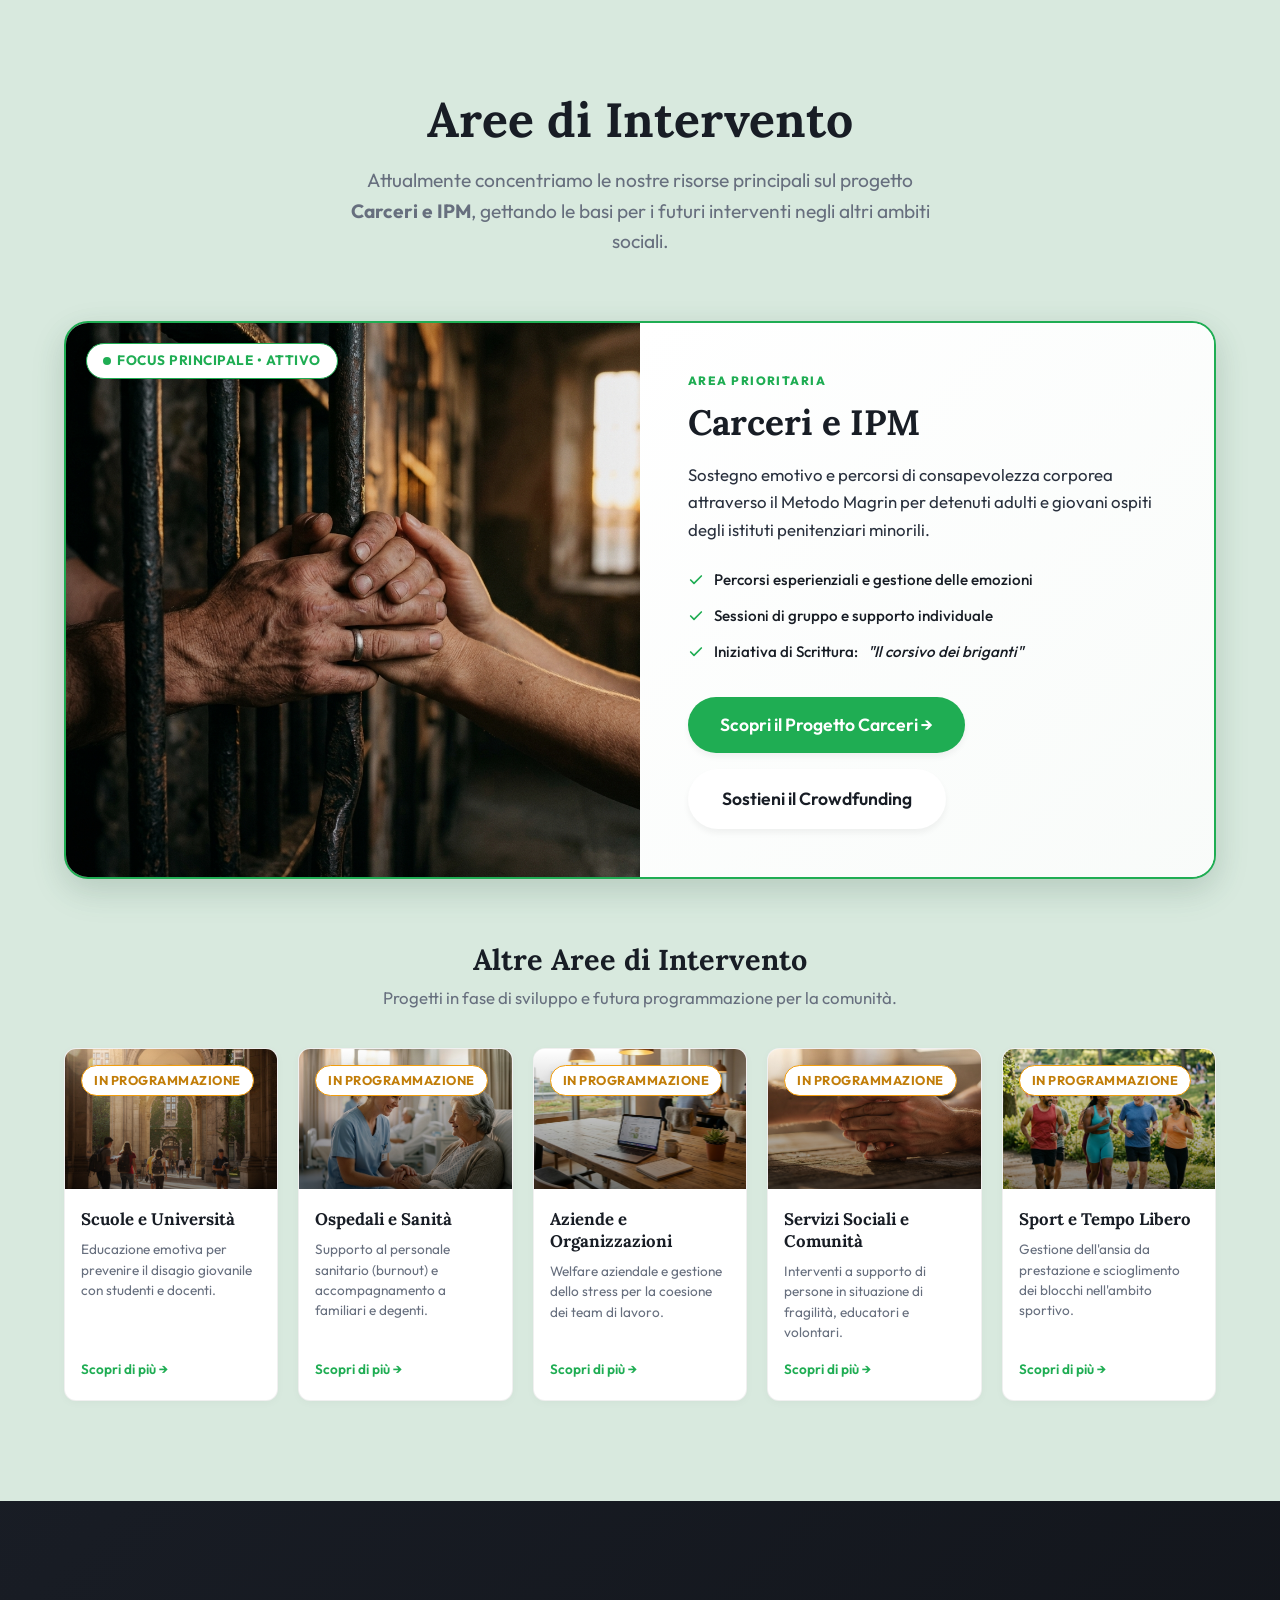
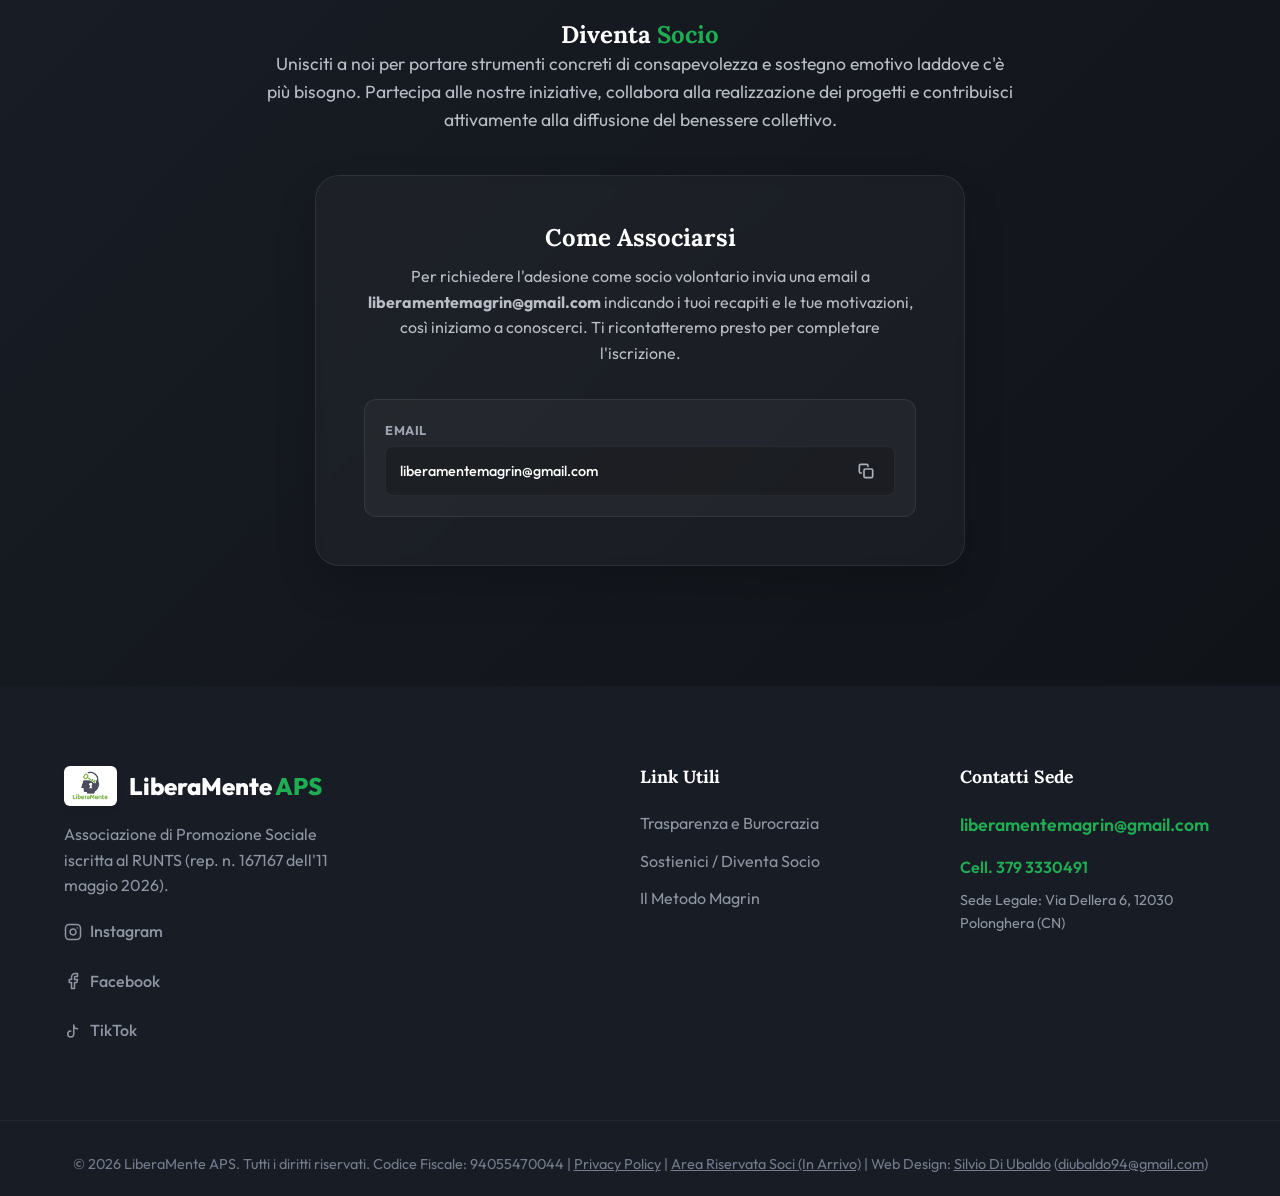
==== commit 278c4455: "fix to highlight prison area" ====
--- a/draft.html
+++ b/draft.html
@@ -10,7 +10,7 @@
     <link rel="preconnect" href="https://fonts.googleapis.com">
     <link rel="preconnect" href="https://fonts.gstatic.com" crossorigin>
     <link href="https://fonts.googleapis.com/css2?family=Lora:ital,wght@0,400..700;1,400..700&family=Outfit:wght@300;400;500;600;700;800&display=swap" rel="stylesheet">
-    <link rel="stylesheet" href="style.css?v=1.5.295e8350">
+    <link rel="stylesheet" href="style.css?v=1.5.f8cb331c">
     <link rel="icon" type="image/jpeg" href="images/logo_aps.jpeg">
     <link rel="canonical" href="https://liberamenteaps.com/">
 
@@ -353,89 +353,114 @@
     <section id="progetti" class="section-light">
         <div class="container text-center reveal-up">
             <h2>Aree di Intervento</h2>
-            <p class="subtitle">Creiamo valore sul territorio attraverso sei direttrici principali, sviluppando progetti
-                su misura per ogni realtà.</p>
-        </div>
-
-        <div class="projects-flex container">
-
-            <!-- 1. Scuole -->
-            <div class="card active-card reveal-up" style="transition-delay: 0.1s;">
-                <div class="card-img" style="background-image: url('images/scuole.jpg');">
-                    <span class="status-badge active card-badge"><span class="pulse-dot"></span>Attivo</span>
-                </div>
-                <div class="card-content">
-                    <h3>Scuole e Università</h3>
-                    <p>Educazione emotiva per prevenire il disagio giovanile. Lavoriamo con studenti e corpo docenti.
+            <p class="subtitle">Attualmente concentriamo le nostre risorse principali sul progetto <strong>Carceri e IPM</strong>, gettando le basi per i futuri interventi negli altri ambiti sociali.</p>
+        </div>
+
+        <div class="container">
+            <!-- Featured Primary Focus Card: Carceri -->
+            <div class="featured-project-card reveal-up">
+                <div class="featured-card-img" style="background-image: url('images/carcere_old.png');">
+                    <span class="status-badge active card-badge featured-badge">
+                        <span class="pulse-dot"></span> Focus Principale &bull; Attivo
+                    </span>
+                </div>
+                <div class="featured-card-content">
+                    <span class="featured-tag">AREA PRIORITARIA</span>
+                    <h3>Carceri e IPM</h3>
+                    <p class="featured-description">
+                        Sostegno emotivo e percorsi di consapevolezza corporea attraverso il Metodo Magrin per detenuti adulti e giovani ospiti degli istituti penitenziari minorili.
                     </p>
-                    <a href="progetti/scuole.html" class="btn-outline">Scopri di più &rarr;</a>
-                </div>
-            </div>
-
-            <!-- 2. Ospedali -->
-            <div class="card reveal-up" style="transition-delay: 0.2s;">
-                <div class="card-img" style="background-image: url('images/ospedali.png');">
-                    <span class="status-badge planning card-badge">In Programmazione</span>
-                </div>
-                <div class="card-content">
-                    <h3>Ospedali e Sanità</h3>
-                    <p>Supporto al personale sanitario (prevenzione burnout) e accompagnamento a familiari e degenti</p>
-                    <a href="progetti/ospedali.html" class="btn-outline">Scopri di più &rarr;</a>
-                </div>
-            </div>
-
-            <!-- 3. Carceri -->
-            <div class="card active-card reveal-up" style="transition-delay: 0.3s;">
-                <div class="card-img" style="background-image: url('images/carcere_old.png');">
-                    <span class="status-badge active card-badge"><span class="pulse-dot"></span>Attivo</span>
-                </div>
-                <div class="card-content">
-                    <h3>CARCERI e IPM</h3>
-                    <p>Sostegno emotivo e percorsi di consapevolezza per detenuti adulti e giovani ospiti degli istituti
-                        minorili.</p>
-                    <a href="progetti/carceri.html" class="btn-outline">Scopri di più &rarr;</a>
-                </div>
-            </div>
-
-            <!-- 4. Aziende -->
-            <div class="card reveal-up" style="transition-delay: 0.4s;">
-                <div class="card-img" style="background-image: url('images/aziende.jpg');">
-                    <span class="status-badge planning card-badge">In Programmazione</span>
-                </div>
-                <div class="card-content">
-                    <h3>Aziende e Organizzazioni</h3>
-                    <p>Welfare aziendale e team building: forniamo strumenti per la gestione dello stress e la coesione
-                        dei gruppi di lavoro.</p>
-                    <a href="progetti/aziende.html" class="btn-outline">Scopri di più &rarr;</a>
-                </div>
-            </div>
-
-            <!-- 5. Sociale -->
-            <div class="card reveal-up" style="transition-delay: 0.5s;">
-                <div class="card-img" style="background-image: url('images/sociale.jpg');">
-                    <span class="status-badge planning card-badge">In Programmazione</span>
-                </div>
-                <div class="card-content">
-                    <h3>Servizi Sociali e Comunità</h3>
-                    <p>Interventi a supporto di persone in situazioni di fragilità o transizione, educatori e volontari
-                        di comunità.</p>
-                    <a href="progetti/sociale.html" class="btn-outline">Scopri di più &rarr;</a>
-                </div>
-            </div>
-
-            <!-- 6. Sport e Tempo Libero -->
-            <div class="card reveal-up" style="transition-delay: 0.6s;">
-                <div class="card-img" style="background-image: url('images/sport.png');">
-                    <span class="status-badge planning card-badge">In Programmazione</span>
-                </div>
-                <div class="card-content">
-                    <h3>Sport e Tempo Libero</h3>
-                    <p>Gestione dell'ansia da prestazione, benessere psicofisico e scioglimento dei blocchi nell'ambito
-                        delle attività sportive.</p>
-                    <a href="progetti/sport.html" class="btn-outline">Scopri di più &rarr;</a>
-                </div>
-            </div>
-
+                    <ul class="featured-highlights">
+                        <li>
+                            <svg viewBox="0 0 24 24" width="16" height="16" fill="none" stroke="currentColor" stroke-width="2.5" stroke-linecap="round" stroke-linejoin="round"><polyline points="20 6 9 17 4 12"></polyline></svg>
+                            Percorsi esperienziali e gestione delle emozioni
+                        </li>
+                        <li>
+                            <svg viewBox="0 0 24 24" width="16" height="16" fill="none" stroke="currentColor" stroke-width="2.5" stroke-linecap="round" stroke-linejoin="round"><polyline points="20 6 9 17 4 12"></polyline></svg>
+                            Sessioni di gruppo e supporto individuale
+                        </li>
+                        <li>
+                            <svg viewBox="0 0 24 24" width="16" height="16" fill="none" stroke="currentColor" stroke-width="2.5" stroke-linecap="round" stroke-linejoin="round"><polyline points="20 6 9 17 4 12"></polyline></svg>
+                            Iniziativa di Scrittura: <em>"Il corsivo dei briganti"</em>
+                        </li>
+                    </ul>
+                    <div class="featured-actions">
+                        <a href="progetti/carceri.html" class="btn-primary large">Scopri il Progetto Carceri &rarr;</a>
+                        <a href="https://www.produzionidalbasso.com/project/il-corsivo-dei-briganti/" target="_blank" rel="noopener" class="btn-secondary large">Sostieni il Crowdfunding</a>
+                    </div>
+                </div>
+            </div>
+
+            <!-- Secondary Areas Header -->
+            <div class="secondary-projects-header text-center reveal-up">
+                <h3>Altre Aree di Intervento</h3>
+                <p class="secondary-subtitle">Progetti in fase di sviluppo e futura programmazione per la comunità.</p>
+            </div>
+
+            <!-- Secondary Projects Grid (Compact Cards) -->
+            <div class="secondary-projects-grid reveal-up">
+
+                <!-- 1. Scuole -->
+                <div class="card card-compact">
+                    <div class="card-img compact-img" style="background-image: url('images/scuole.jpg');">
+                        <span class="status-badge planning card-badge">In Programmazione</span>
+                    </div>
+                    <div class="card-content compact-content">
+                        <h4>Scuole e Università</h4>
+                        <p>Educazione emotiva per prevenire il disagio giovanile con studenti e docenti.</p>
+                        <a href="progetti/scuole.html" class="btn-link">Scopri di più &rarr;</a>
+                    </div>
+                </div>
+
+                <!-- 2. Ospedali -->
+                <div class="card card-compact">
+                    <div class="card-img compact-img" style="background-image: url('images/ospedali.png');">
+                        <span class="status-badge planning card-badge">In Programmazione</span>
+                    </div>
+                    <div class="card-content compact-content">
+                        <h4>Ospedali e Sanità</h4>
+                        <p>Supporto al personale sanitario (burnout) e accompagnamento a familiari e degenti.</p>
+                        <a href="progetti/ospedali.html" class="btn-link">Scopri di più &rarr;</a>
+                    </div>
+                </div>
+
+                <!-- 3. Aziende -->
+                <div class="card card-compact">
+                    <div class="card-img compact-img" style="background-image: url('images/aziende.jpg');">
+                        <span class="status-badge planning card-badge">In Programmazione</span>
+                    </div>
+                    <div class="card-content compact-content">
+                        <h4>Aziende e Organizzazioni</h4>
+                        <p>Welfare aziendale e gestione dello stress per la coesione dei team di lavoro.</p>
+                        <a href="progetti/aziende.html" class="btn-link">Scopri di più &rarr;</a>
+                    </div>
+                </div>
+
+                <!-- 4. Sociale -->
+                <div class="card card-compact">
+                    <div class="card-img compact-img" style="background-image: url('images/sociale.jpg');">
+                        <span class="status-badge planning card-badge">In Programmazione</span>
+                    </div>
+                    <div class="card-content compact-content">
+                        <h4>Servizi Sociali e Comunità</h4>
+                        <p>Interventi a supporto di persone in situazione di fragilità, educatori e volontari.</p>
+                        <a href="progetti/sociale.html" class="btn-link">Scopri di più &rarr;</a>
+                    </div>
+                </div>
+
+                <!-- 5. Sport e Tempo Libero -->
+                <div class="card card-compact">
+                    <div class="card-img compact-img" style="background-image: url('images/sport.png');">
+                        <span class="status-badge planning card-badge">In Programmazione</span>
+                    </div>
+                    <div class="card-content compact-content">
+                        <h4>Sport e Tempo Libero</h4>
+                        <p>Gestione dell'ansia da prestazione e scioglimento dei blocchi nell'ambito sportivo.</p>
+                        <a href="progetti/sport.html" class="btn-link">Scopri di più &rarr;</a>
+                    </div>
+                </div>
+
+            </div>
         </div>
     </section>
 
--- a/style.css
+++ b/style.css
@@ -2357,4 +2357,244 @@
     margin: 0 !important;
     line-height: 1.65 !important;
     text-align: justify !important;
+}
+
+/* --- Featured Project Card (Focus Principale: Carceri) --- */
+.featured-project-card {
+    background: white;
+    border-radius: var(--radius-lg);
+    overflow: hidden;
+    box-shadow: 0 12px 36px rgba(59, 122, 87, 0.12), var(--shadow-md);
+    border: 2px solid var(--primary-color);
+    display: grid;
+    grid-template-columns: 1fr 1fr;
+    gap: 0;
+    margin-bottom: 64px;
+    position: relative;
+    transition: var(--transition);
+}
+
+.featured-project-card:hover {
+    transform: translateY(-6px);
+    box-shadow: 0 20px 48px rgba(59, 122, 87, 0.18), var(--shadow-lg);
+}
+
+.featured-card-img {
+    min-height: 380px;
+    background-size: cover;
+    background-position: center;
+    position: relative;
+}
+
+.featured-card-img::after {
+    content: '';
+    position: absolute;
+    inset: 0;
+    background: linear-gradient(to right, rgba(0, 0, 0, 0.25), rgba(0, 0, 0, 0.05));
+}
+
+.featured-badge {
+    position: absolute;
+    top: 20px;
+    left: 20px;
+    z-index: 10;
+    background: white !important;
+    color: var(--primary-color) !important;
+    border: 1.5px solid var(--primary-color) !important;
+    padding: 6px 16px;
+    font-size: 0.85rem;
+    font-weight: 700;
+    box-shadow: 0 4px 14px rgba(0, 0, 0, 0.15);
+}
+
+.featured-card-content {
+    padding: 48px;
+    display: flex;
+    flex-direction: column;
+    justify-content: center;
+    background: linear-gradient(135deg, #ffffff 0%, hsl(142, 28%, 98%) 100%);
+    text-align: left;
+}
+
+.featured-tag {
+    display: inline-block;
+    font-size: 0.75rem;
+    font-weight: 800;
+    letter-spacing: 0.12em;
+    color: var(--primary-color);
+    text-transform: uppercase;
+    margin-bottom: 12px;
+}
+
+.featured-card-content h3 {
+    font-size: 2.2rem;
+    font-weight: 800;
+    color: var(--bg-dark);
+    margin-bottom: 16px;
+    line-height: 1.2;
+}
+
+.featured-description {
+    font-size: 1.05rem;
+    line-height: 1.65;
+    color: var(--text-main);
+    margin-bottom: 24px;
+}
+
+.featured-highlights {
+    list-style: none;
+    padding: 0;
+    margin: 0 0 32px 0;
+    display: flex;
+    flex-direction: column;
+    gap: 12px;
+}
+
+.featured-highlights li {
+    display: flex;
+    align-items: center;
+    gap: 10px;
+    font-size: 0.95rem;
+    font-weight: 500;
+    color: var(--bg-dark);
+}
+
+.featured-highlights li svg {
+    color: var(--primary-color);
+    flex-shrink: 0;
+}
+
+.featured-actions {
+    display: flex;
+    gap: 16px;
+    flex-wrap: wrap;
+    align-items: center;
+}
+
+/* Secondary Projects Grid & Compact Cards */
+.secondary-projects-header {
+    margin-top: 20px;
+    margin-bottom: 36px;
+}
+
+.secondary-projects-header h3 {
+    font-size: 1.8rem;
+    color: var(--bg-dark);
+    font-weight: 700;
+    margin-bottom: 8px;
+}
+
+.secondary-subtitle {
+    color: var(--text-muted);
+    font-size: 1.05rem;
+}
+
+.secondary-projects-grid {
+    display: grid;
+    grid-template-columns: repeat(5, 1fr);
+    gap: 20px;
+}
+
+.card-compact {
+    background: white;
+    border-radius: var(--radius-md);
+    overflow: hidden;
+    border: 1px solid rgba(0, 0, 0, 0.06);
+    box-shadow: 0 2px 8px rgba(0, 0, 0, 0.03);
+    transition: var(--transition);
+    display: flex;
+    flex-direction: column;
+    text-align: left;
+}
+
+.card-compact:hover {
+    transform: translateY(-4px);
+    box-shadow: var(--shadow-md);
+    border-color: rgba(59, 122, 87, 0.3);
+}
+
+.compact-img {
+    height: 140px;
+    background-size: cover;
+    background-position: center;
+    position: relative;
+}
+
+.compact-content {
+    padding: 20px 16px;
+    display: flex;
+    flex-direction: column;
+    flex-grow: 1;
+}
+
+.card-compact h4 {
+    font-size: 1.05rem;
+    font-weight: 700;
+    color: var(--bg-dark);
+    margin-bottom: 8px;
+    line-height: 1.3;
+}
+
+.card-compact p {
+    font-size: 0.85rem;
+    line-height: 1.5;
+    color: var(--text-muted);
+    margin-bottom: 16px;
+    flex-grow: 1;
+}
+
+.btn-link {
+    font-size: 0.85rem;
+    font-weight: 600;
+    color: var(--primary-color);
+    text-decoration: none;
+    transition: color 0.2s ease;
+    display: inline-block;
+}
+
+.btn-link:hover {
+    color: var(--primary-color-hover);
+    text-decoration: underline;
+}
+
+/* Responsive tweaks for featured & secondary cards */
+@media (max-width: 1200px) {
+    .secondary-projects-grid {
+        grid-template-columns: repeat(3, 1fr);
+    }
+}
+
+@media (max-width: 992px) {
+    .featured-project-card {
+        grid-template-columns: 1fr;
+    }
+
+    .featured-card-img {
+        min-height: 260px;
+    }
+
+    .featured-card-content {
+        padding: 32px 24px;
+    }
+
+    .secondary-projects-grid {
+        grid-template-columns: repeat(2, 1fr);
+    }
+}
+
+@media (max-width: 576px) {
+    .secondary-projects-grid {
+        grid-template-columns: 1fr;
+    }
+
+    .featured-actions {
+        flex-direction: column;
+        width: 100%;
+    }
+
+    .featured-actions .btn-primary,
+    .featured-actions .btn-secondary {
+        width: 100%;
+        text-align: center;
+    }
 }
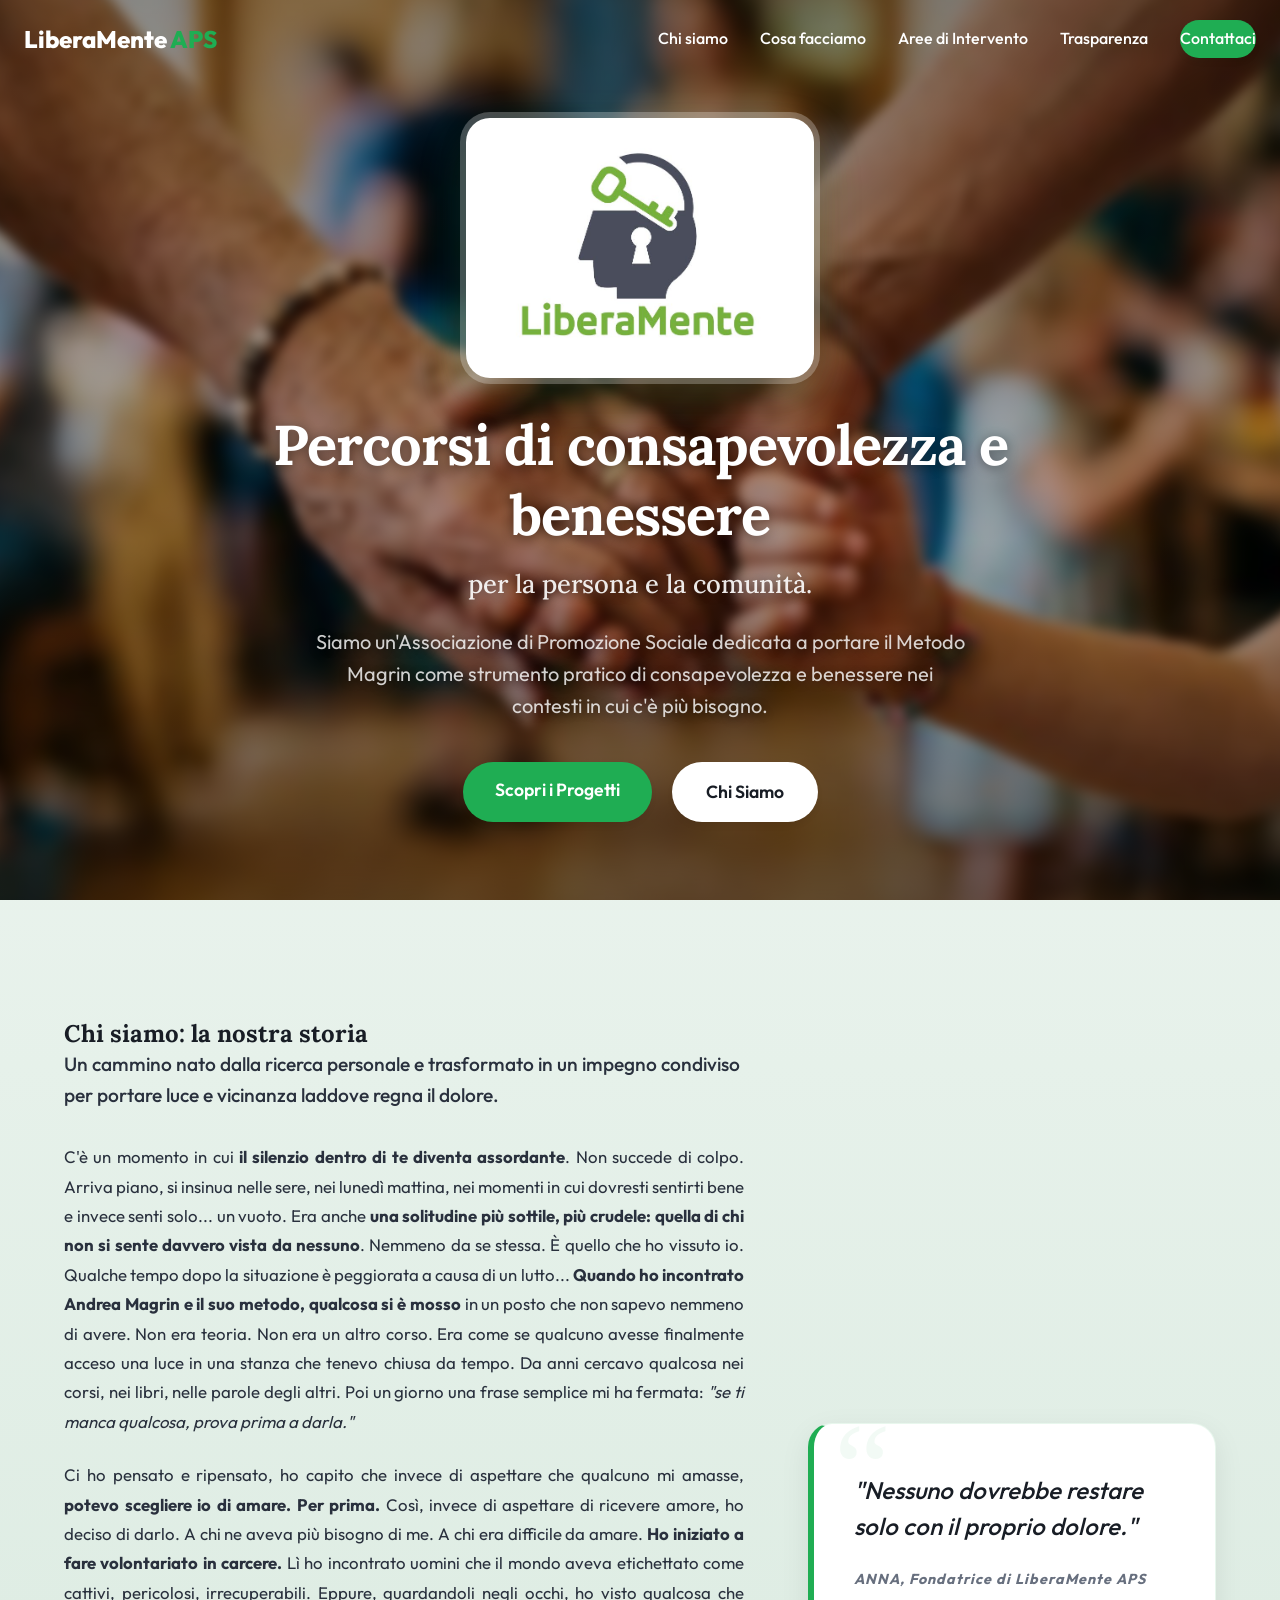
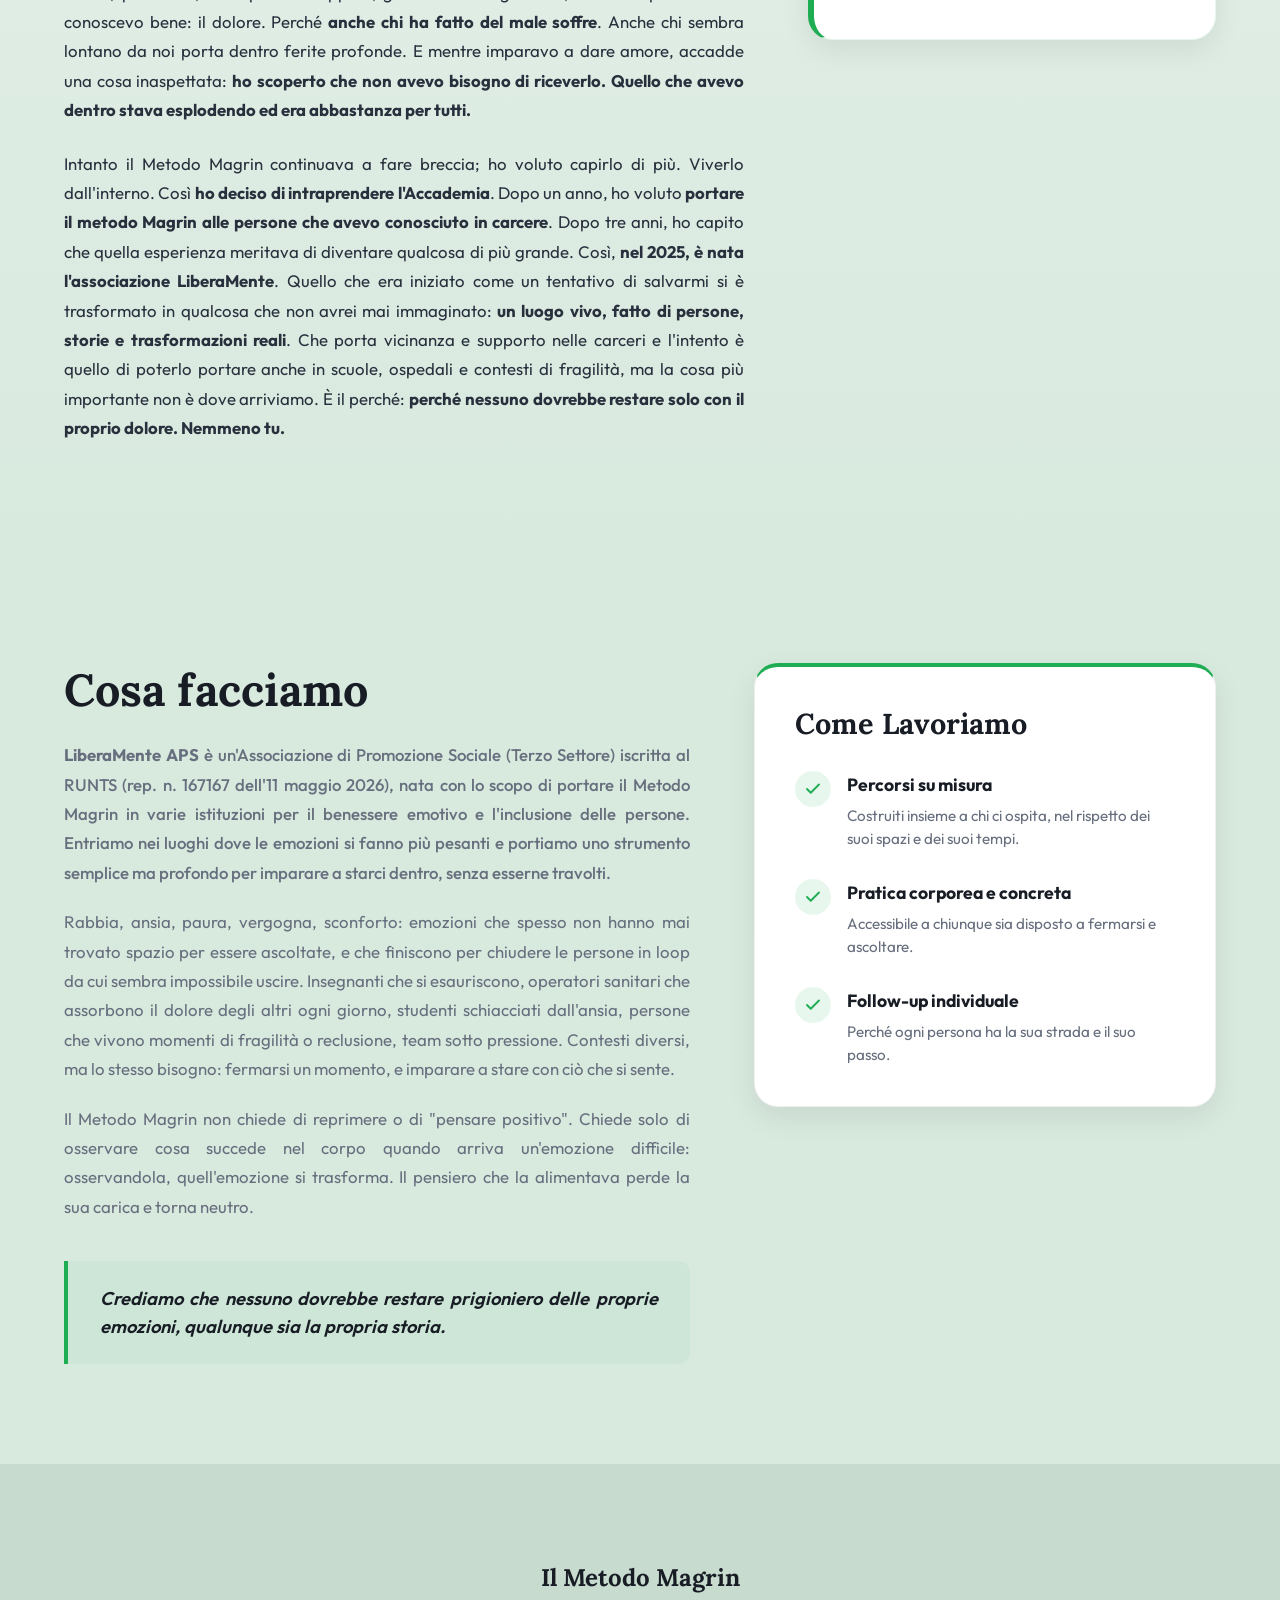
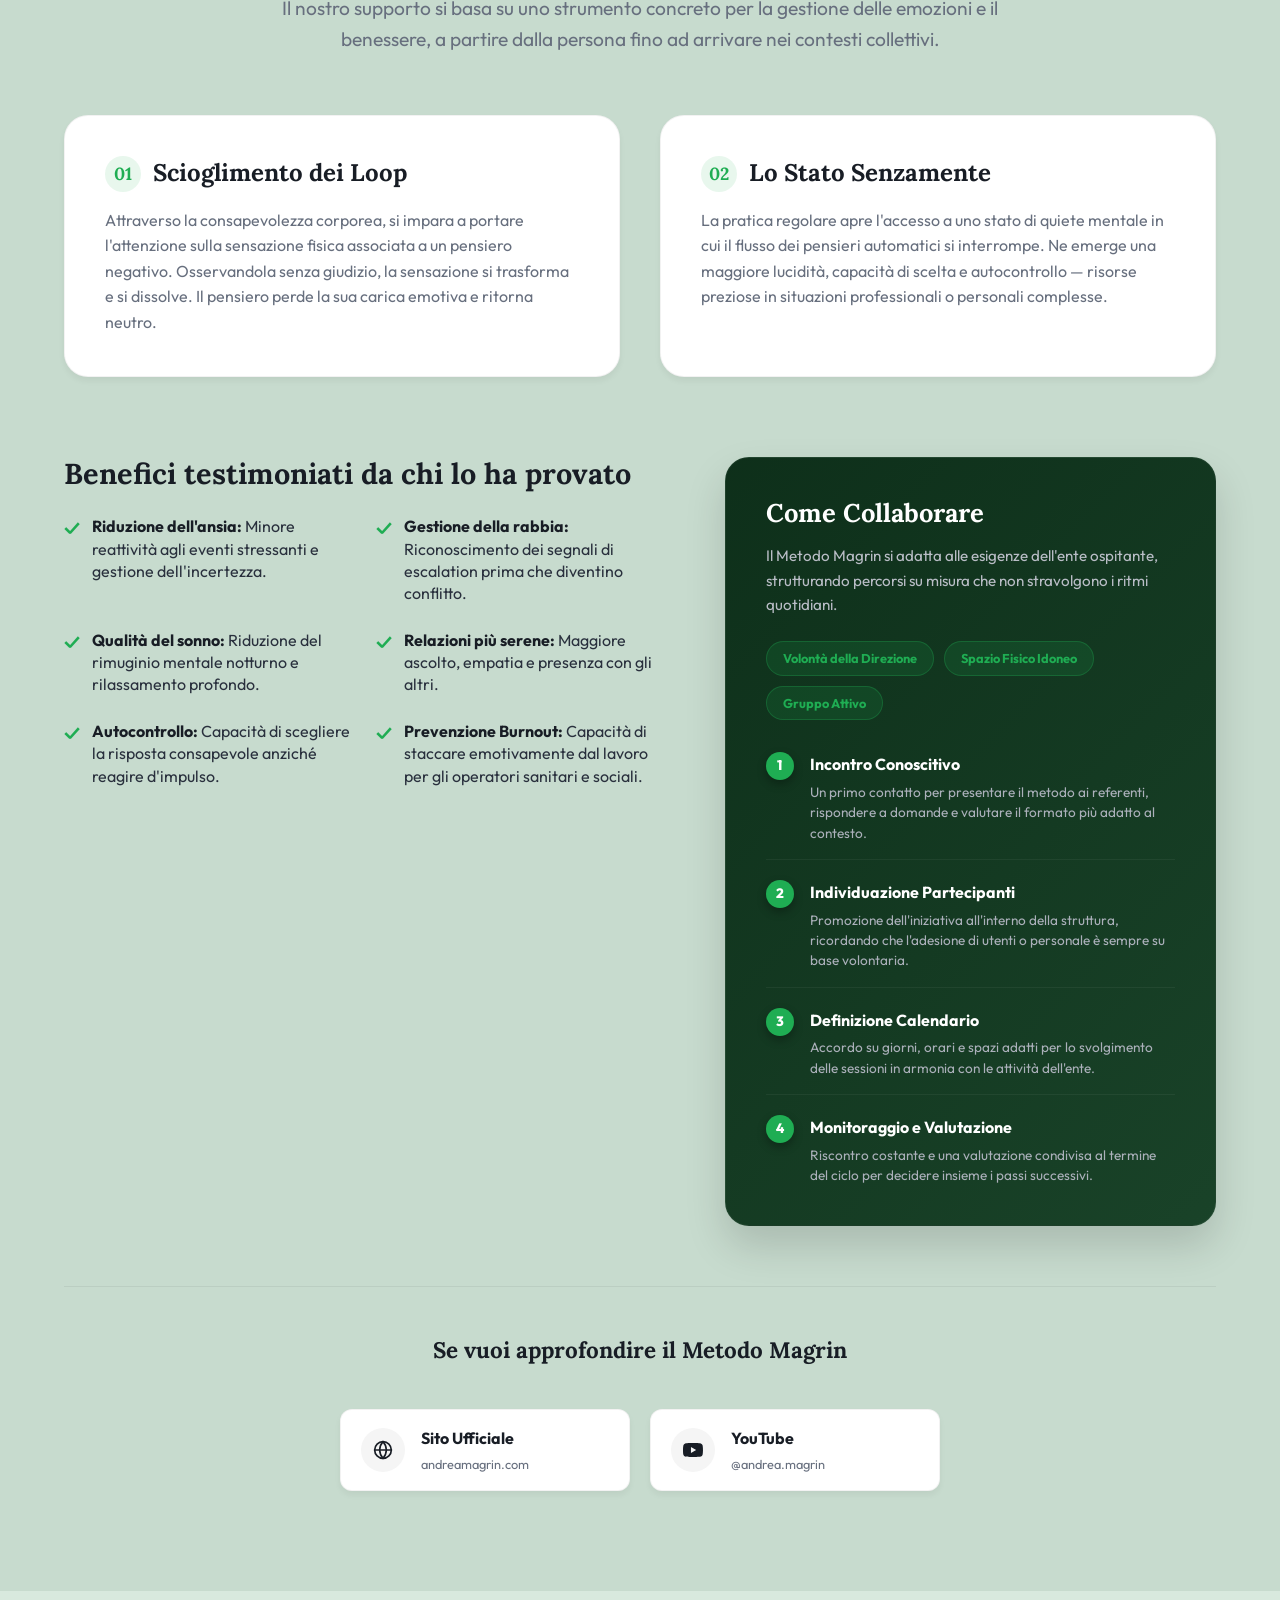
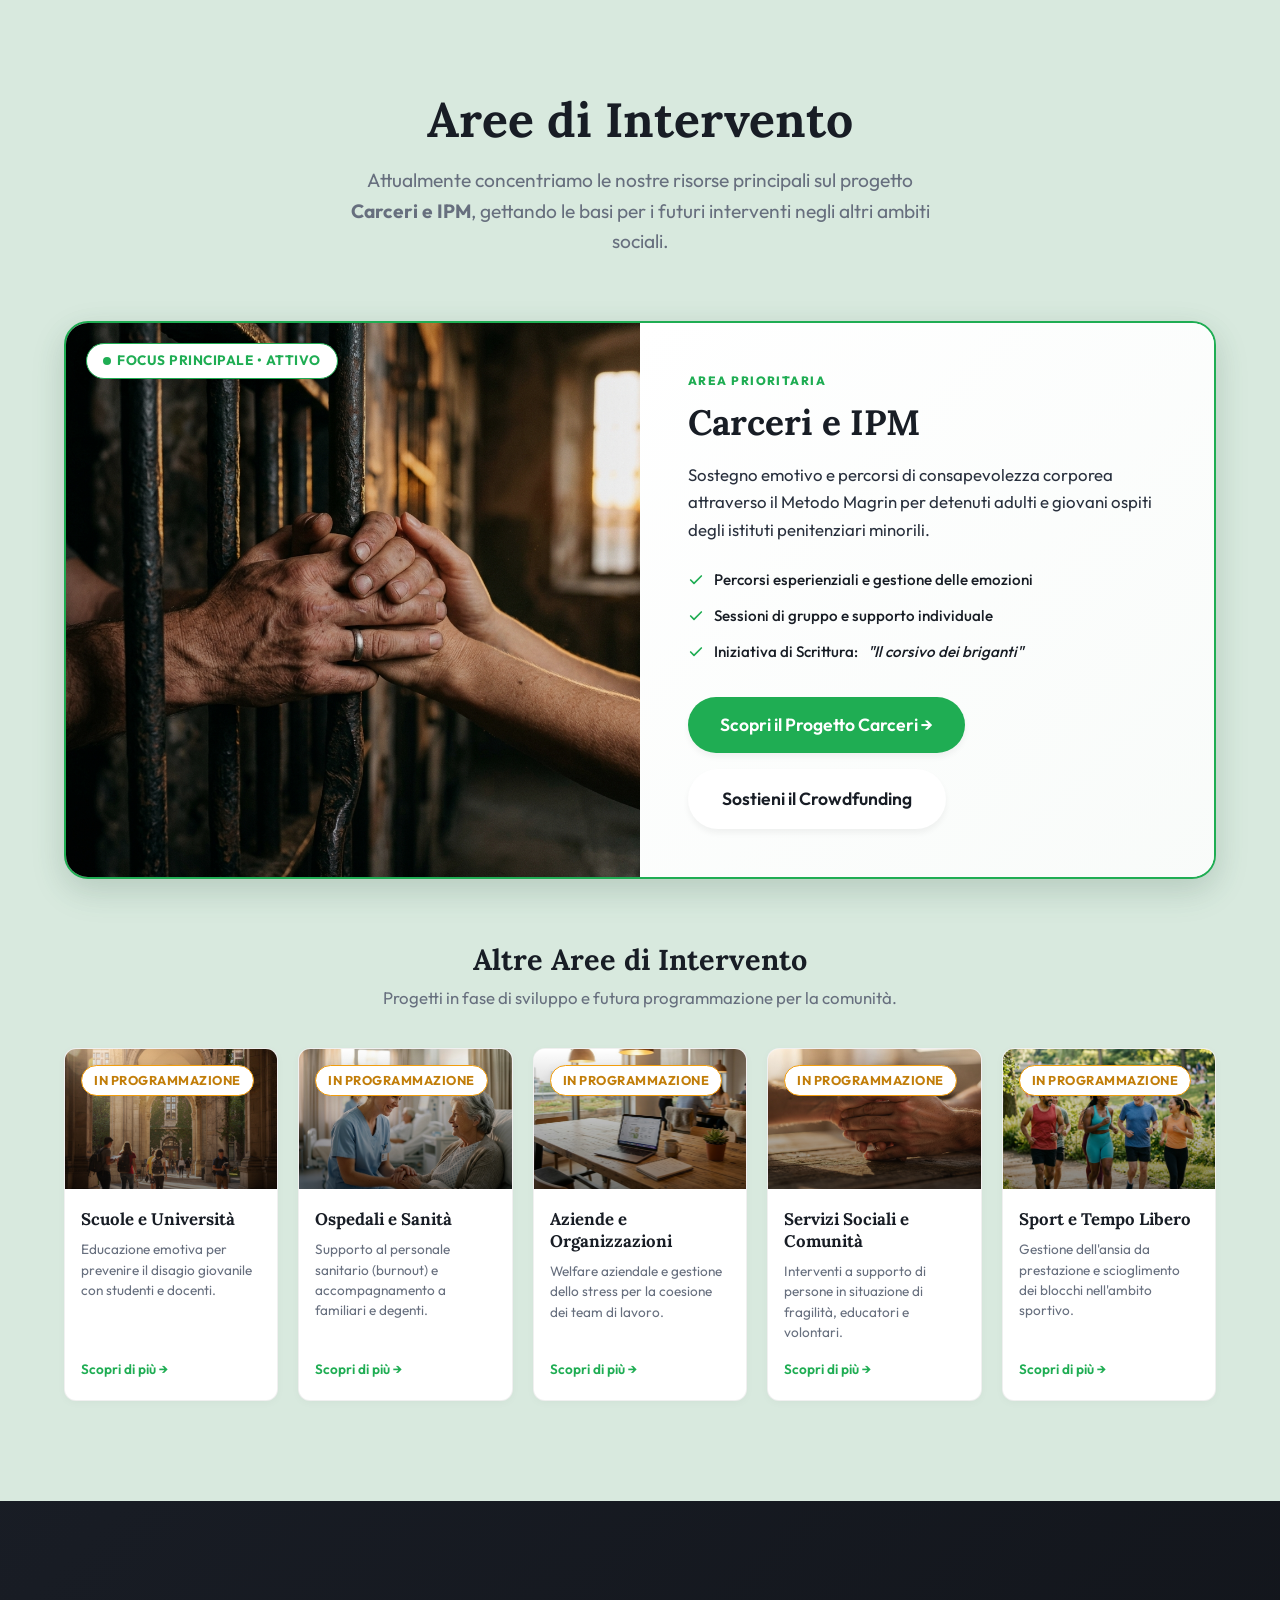
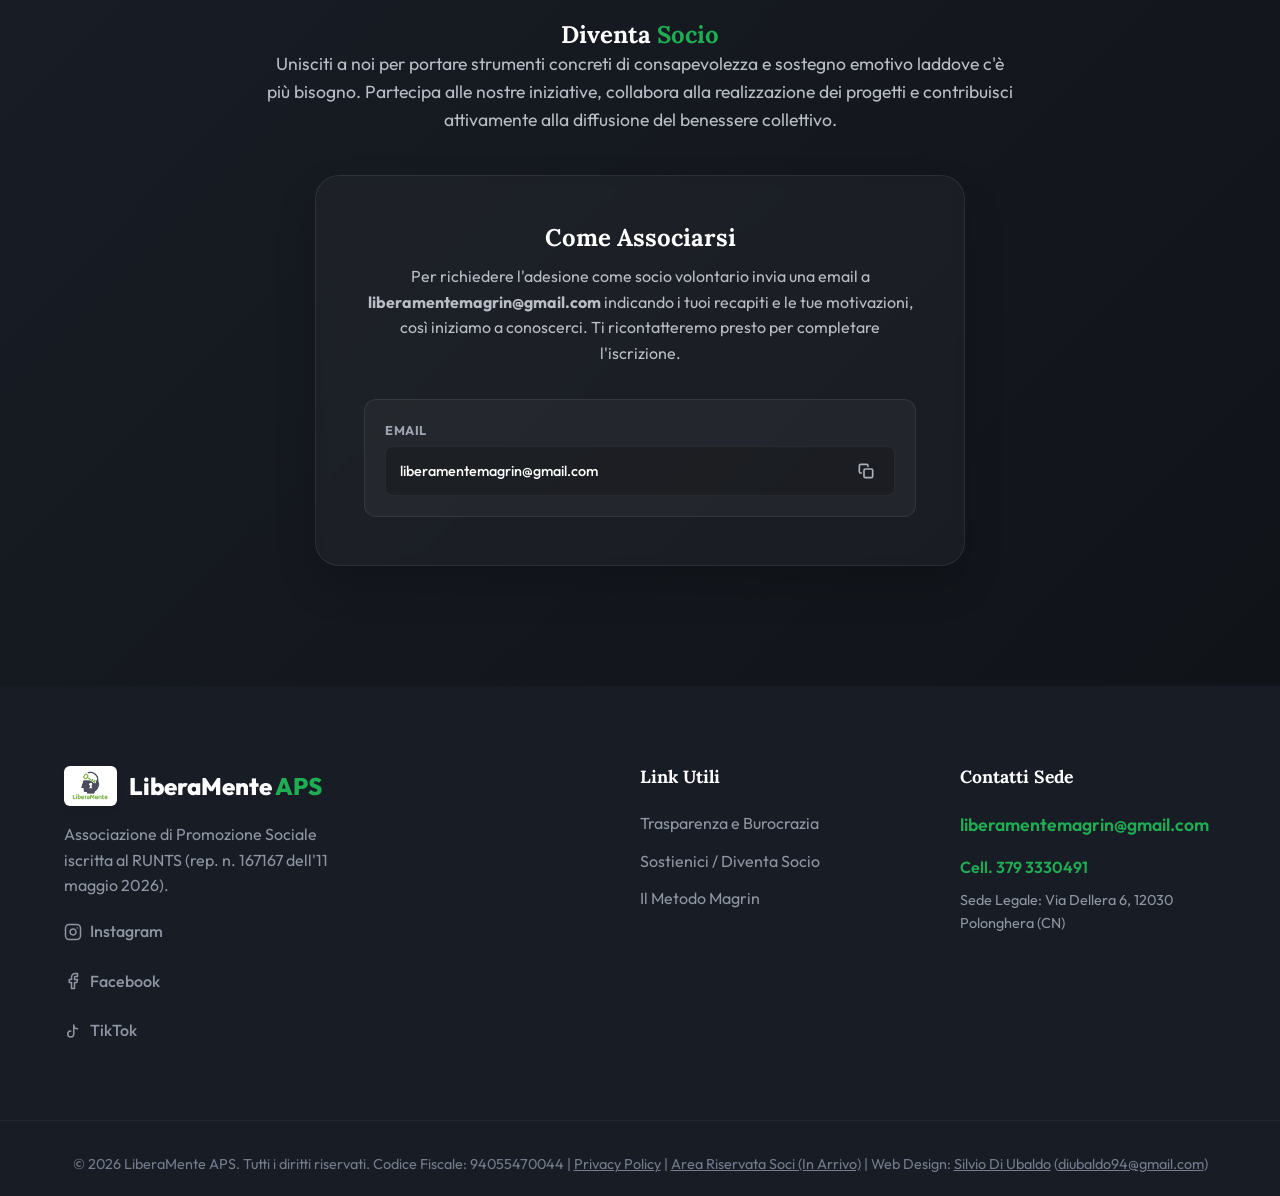
==== commit b5ad0033: "changes on key tests" ====
--- a/draft.html
+++ b/draft.html
@@ -130,7 +130,7 @@
                         Così, <strong>nel 2025, è nata l'associazione LiberaMente</strong>. Quello che era iniziato come
                         un tentativo di salvarmi si è trasformato in qualcosa che non avrei mai immaginato: <strong>un
                             luogo vivo, fatto di persone, storie e trasformazioni reali</strong>. Che porta vicinanza e supporto nelle
-                        carceri, nelle scuole, negli ospedali, ma la cosa più importante non è dove arriviamo. È il
+                        carceri e l'intento è quello di poterlo portare anche in scuole, ospedali e contesti di fragilità, ma la cosa più importante non è dove arriviamo. È il
                         perché: <strong>perché nessuno dovrebbe restare solo con il proprio dolore. Nemmeno tu.</strong>
                     </p>
                 </div>
@@ -153,8 +153,7 @@
                 <p class="chi-siamo-lead"><strong>LiberaMente APS</strong> è un'Associazione di Promozione Sociale
                     (Terzo Settore) iscritta al RUNTS (rep. n. 167167 dell'11 maggio 2026), nata con lo scopo di portare
                     il Metodo Magrin in varie istituzioni per il benessere emotivo e l'inclusione delle persone.
-                    Entriamo nei luoghi dove le emozioni si fanno più pesanti: scuole, ospedali, carceri, contesti
-                    sociali, organizzazioni e portiamo uno strumento semplice ma profondo per imparare a starci dentro,
+                    Entriamo nei luoghi dove le emozioni si fanno più pesanti e portiamo uno strumento semplice ma profondo per imparare a starci dentro,
                     senza esserne travolti.</p>
                 <p>Rabbia, ansia, paura, vergogna, sconforto: emozioni che spesso non hanno mai trovato spazio per
                     essere ascoltate, e che finiscono per chiudere le persone in loop da cui sembra impossibile uscire.
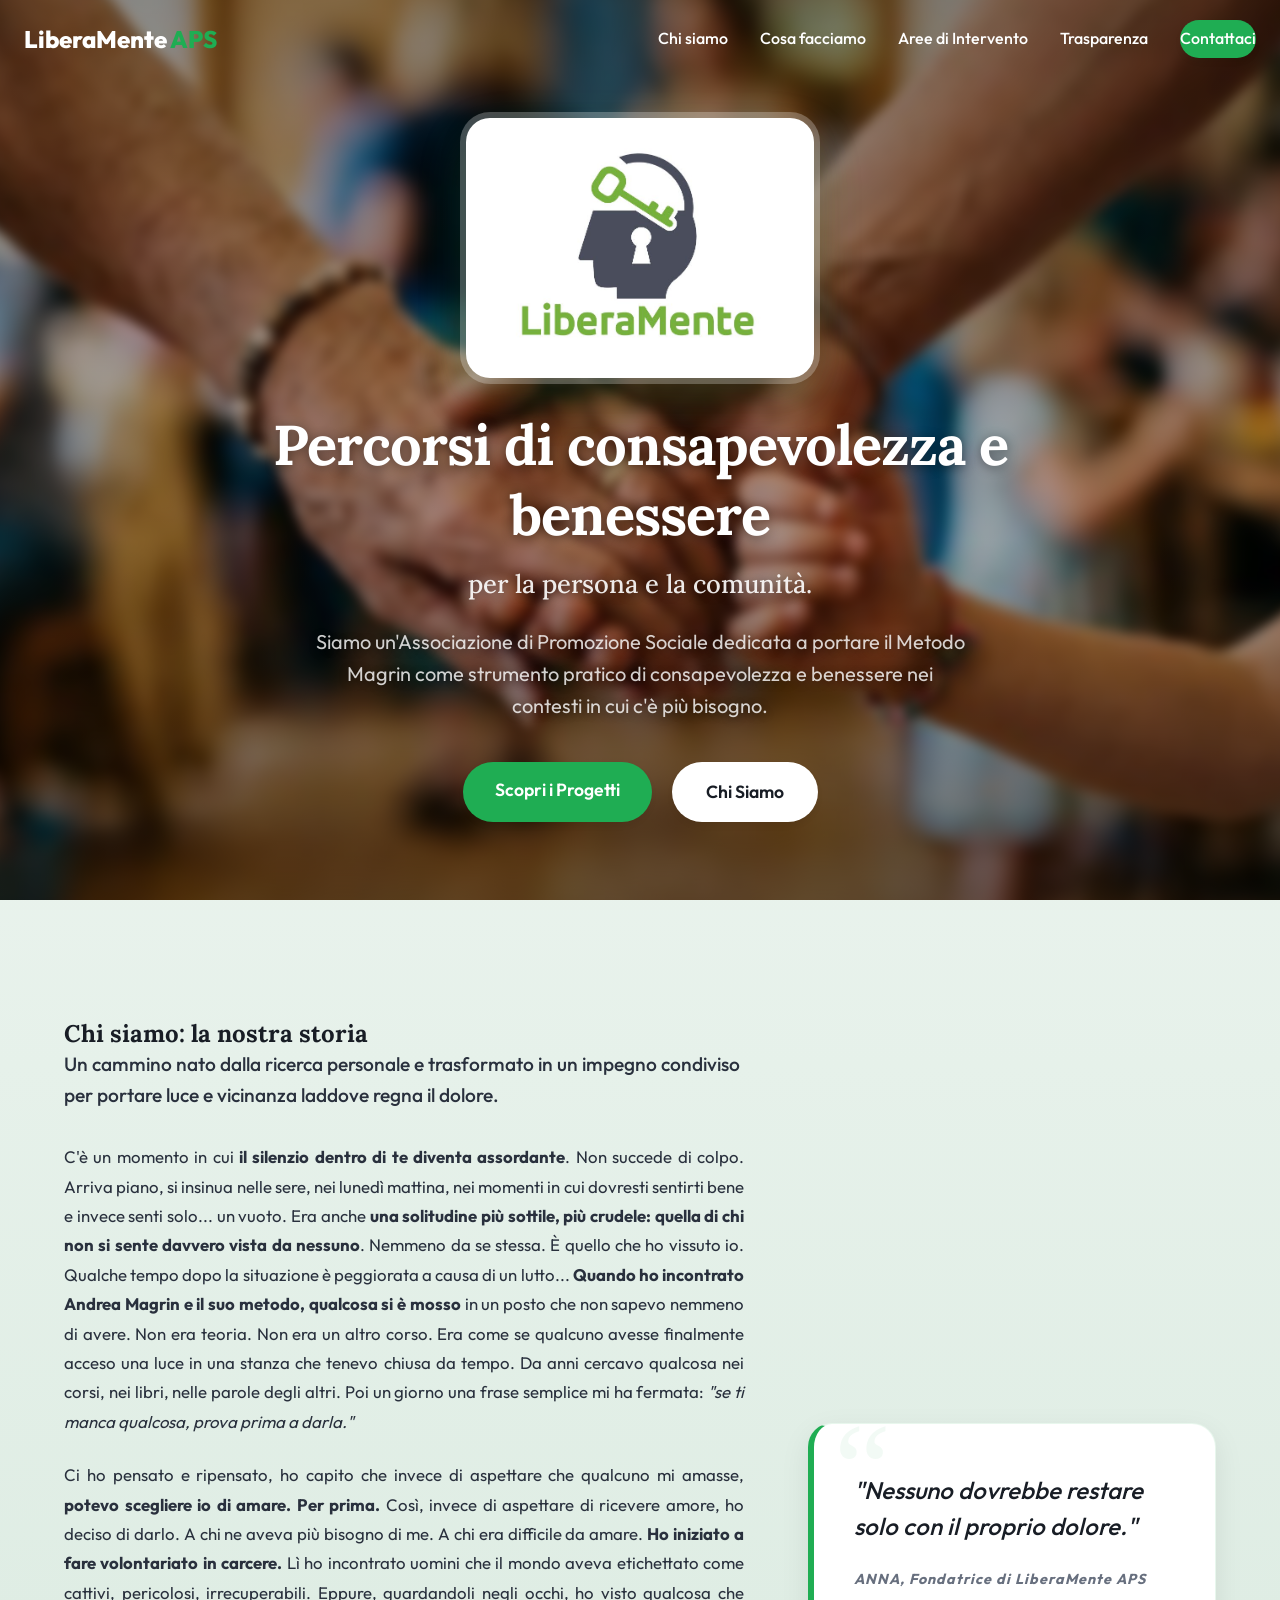
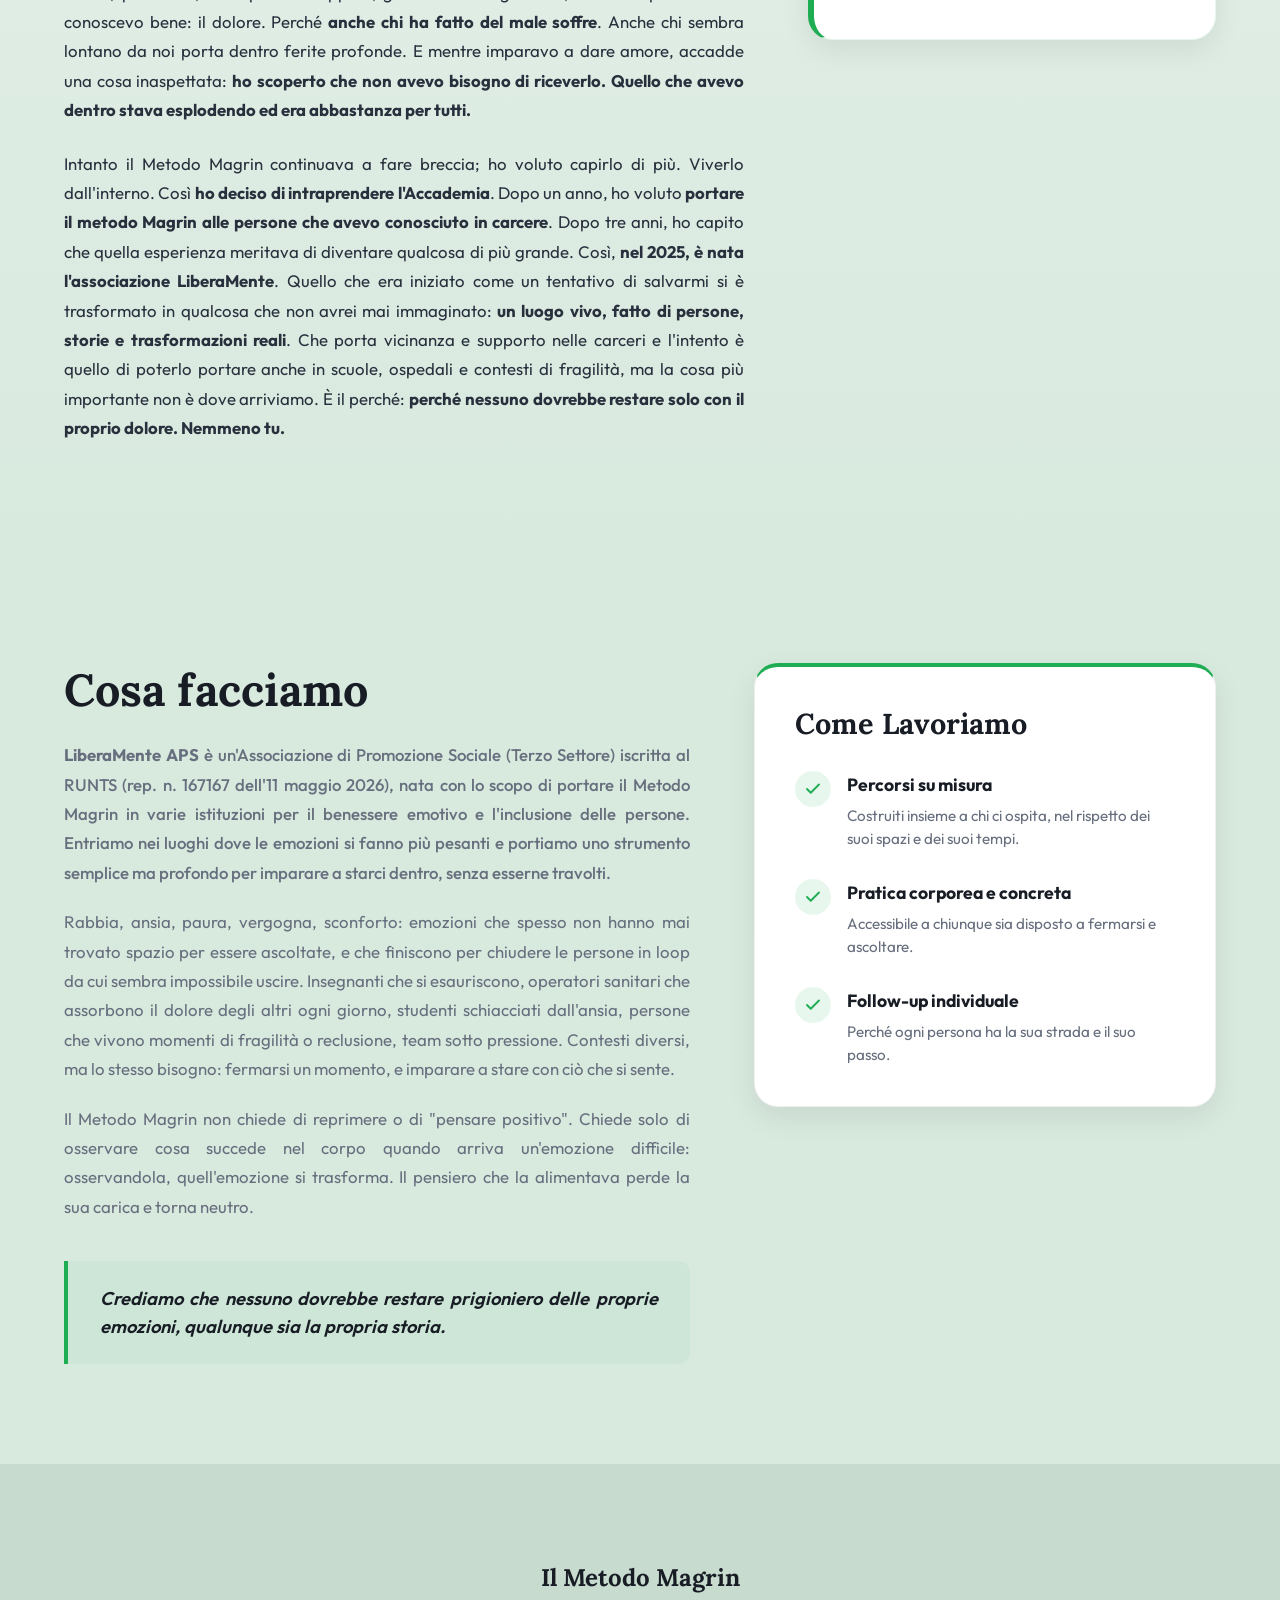
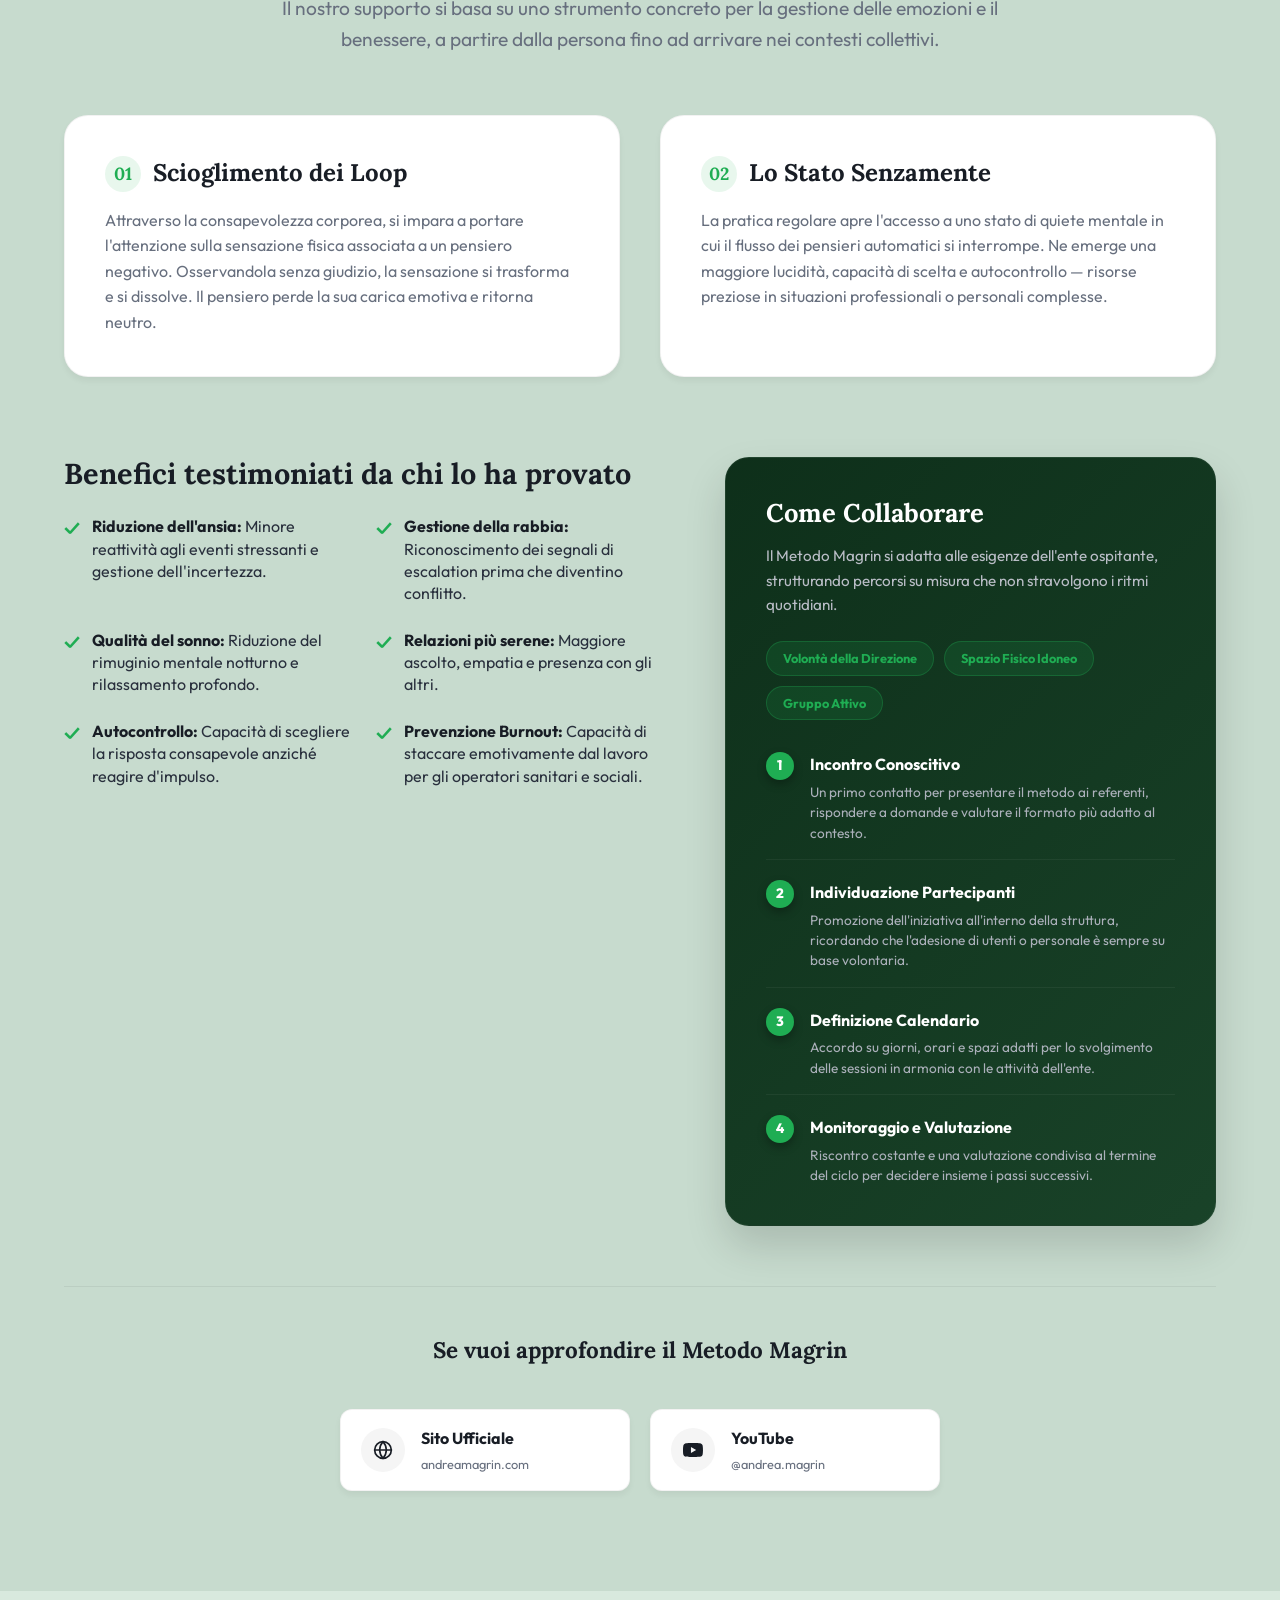
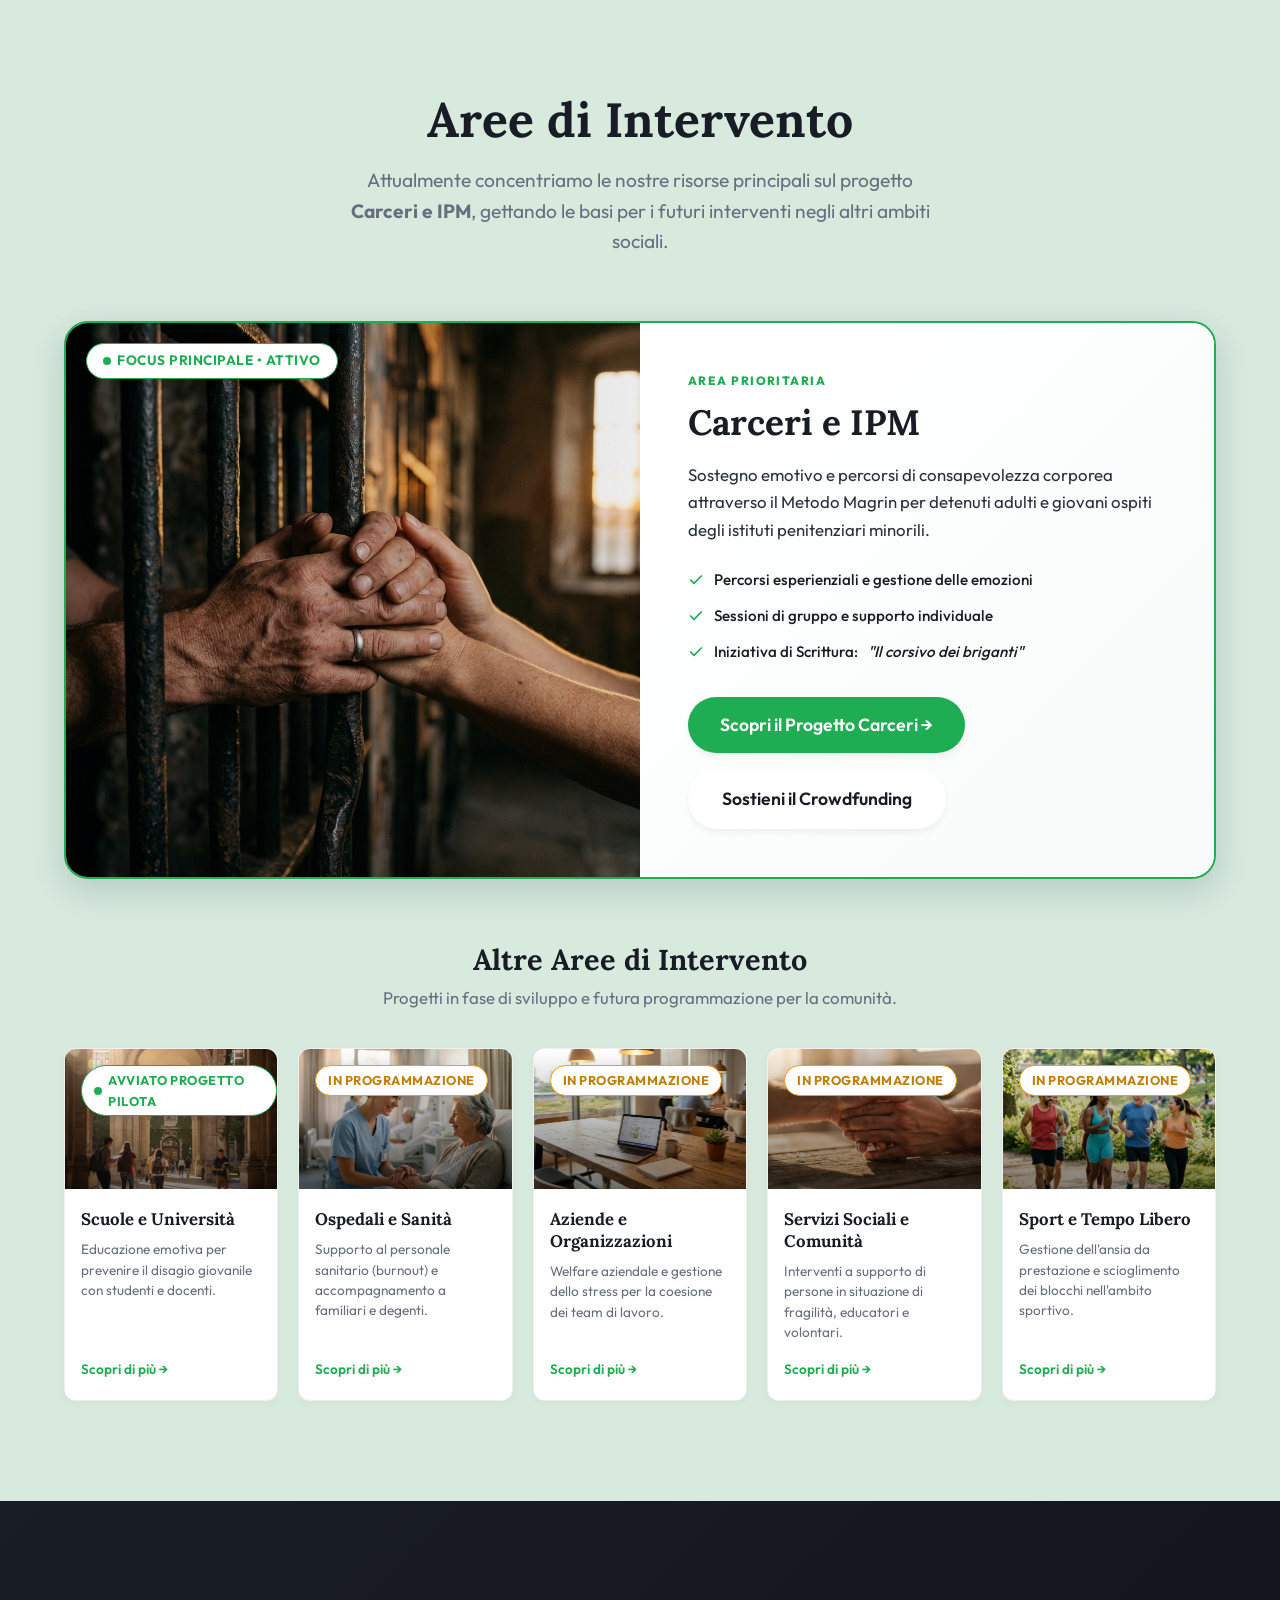
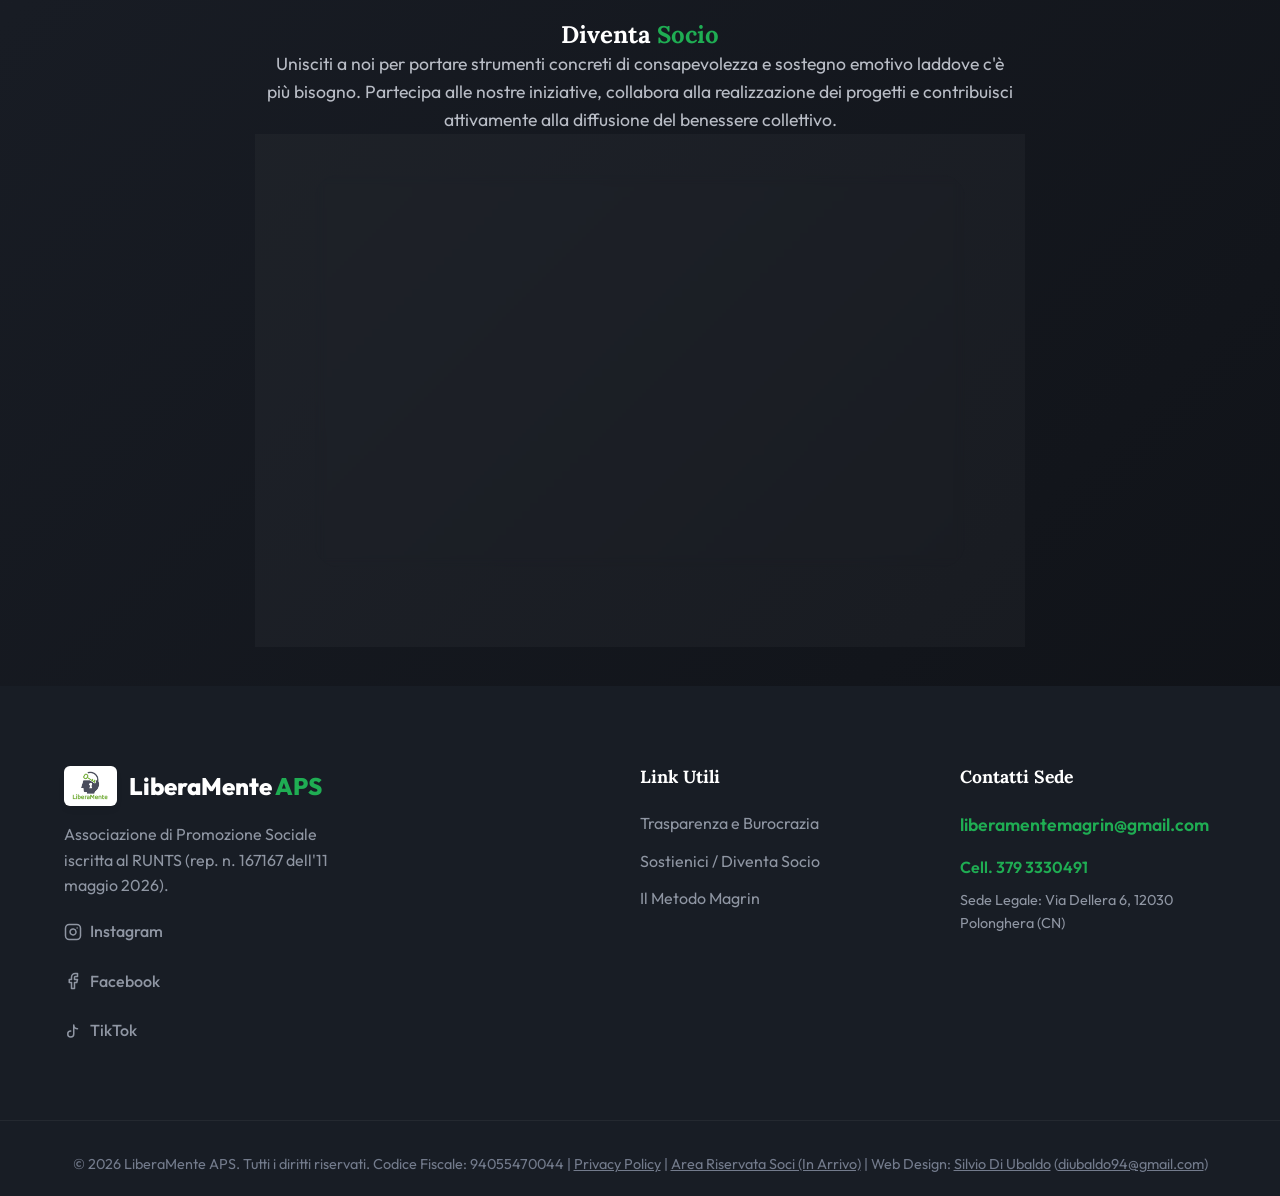
==== commit d390b024: "progetto pilota for school" ====
--- a/draft.html
+++ b/draft.html
@@ -402,7 +402,7 @@
                 <!-- 1. Scuole -->
                 <div class="card card-compact">
                     <div class="card-img compact-img" style="background-image: url('images/scuole.jpg');">
-                        <span class="status-badge planning card-badge">In Programmazione</span>
+                        <span class="status-badge active card-badge"><span class="pulse-dot"></span>Avviato Progetto Pilota</span>
                     </div>
                     <div class="card-content compact-content">
                         <h4>Scuole e Università</h4>
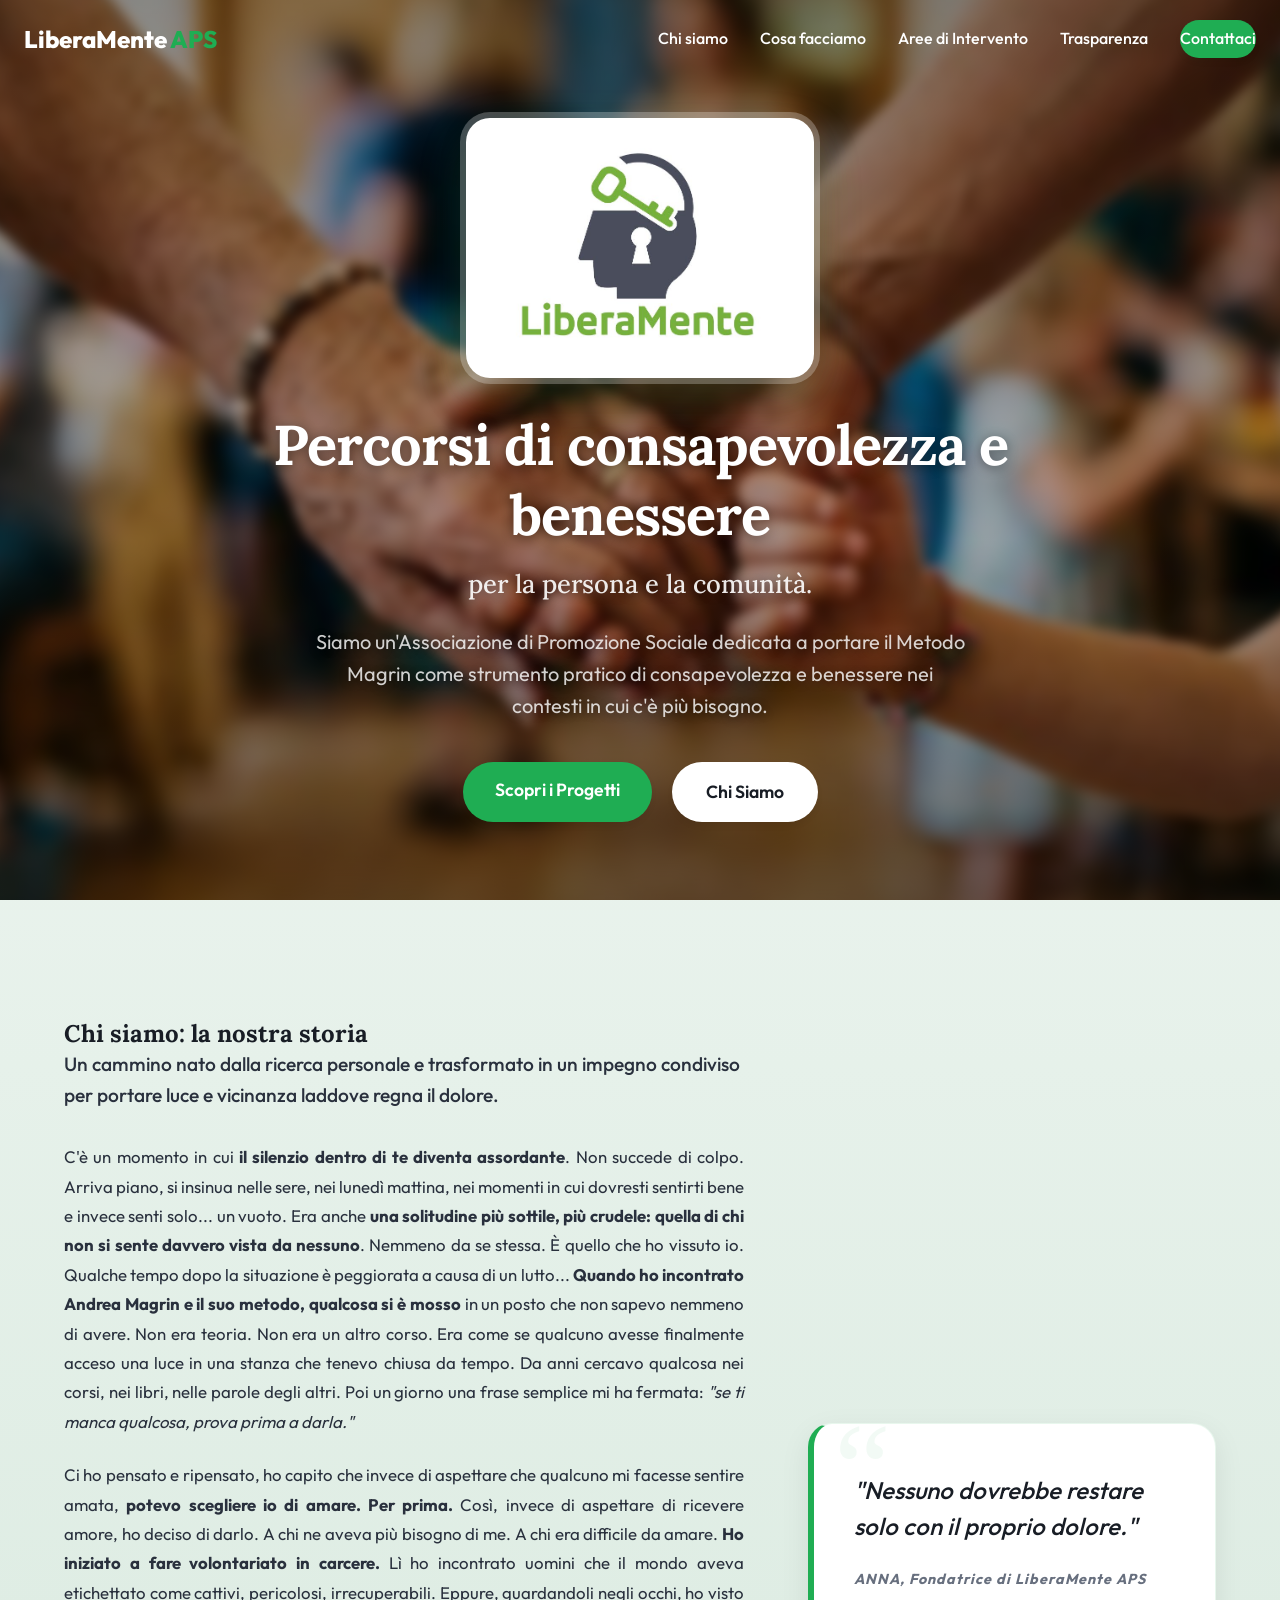
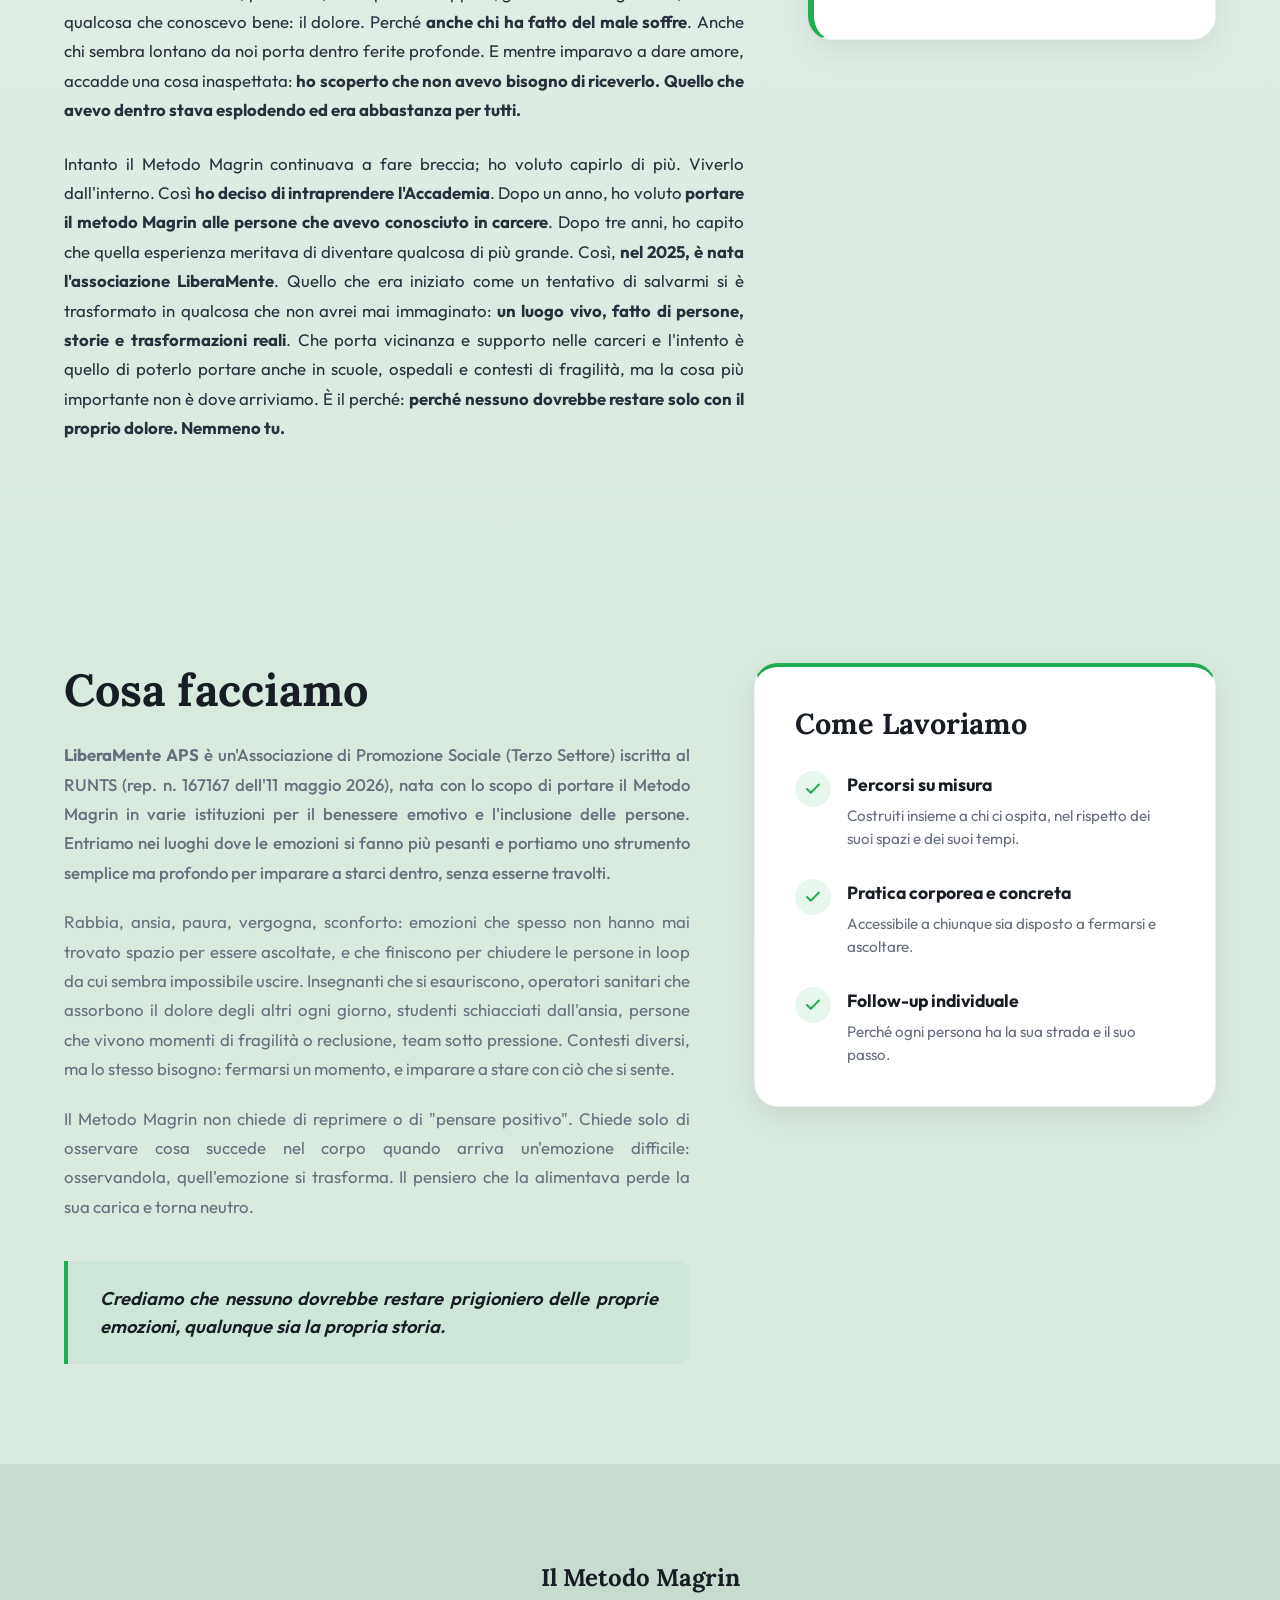
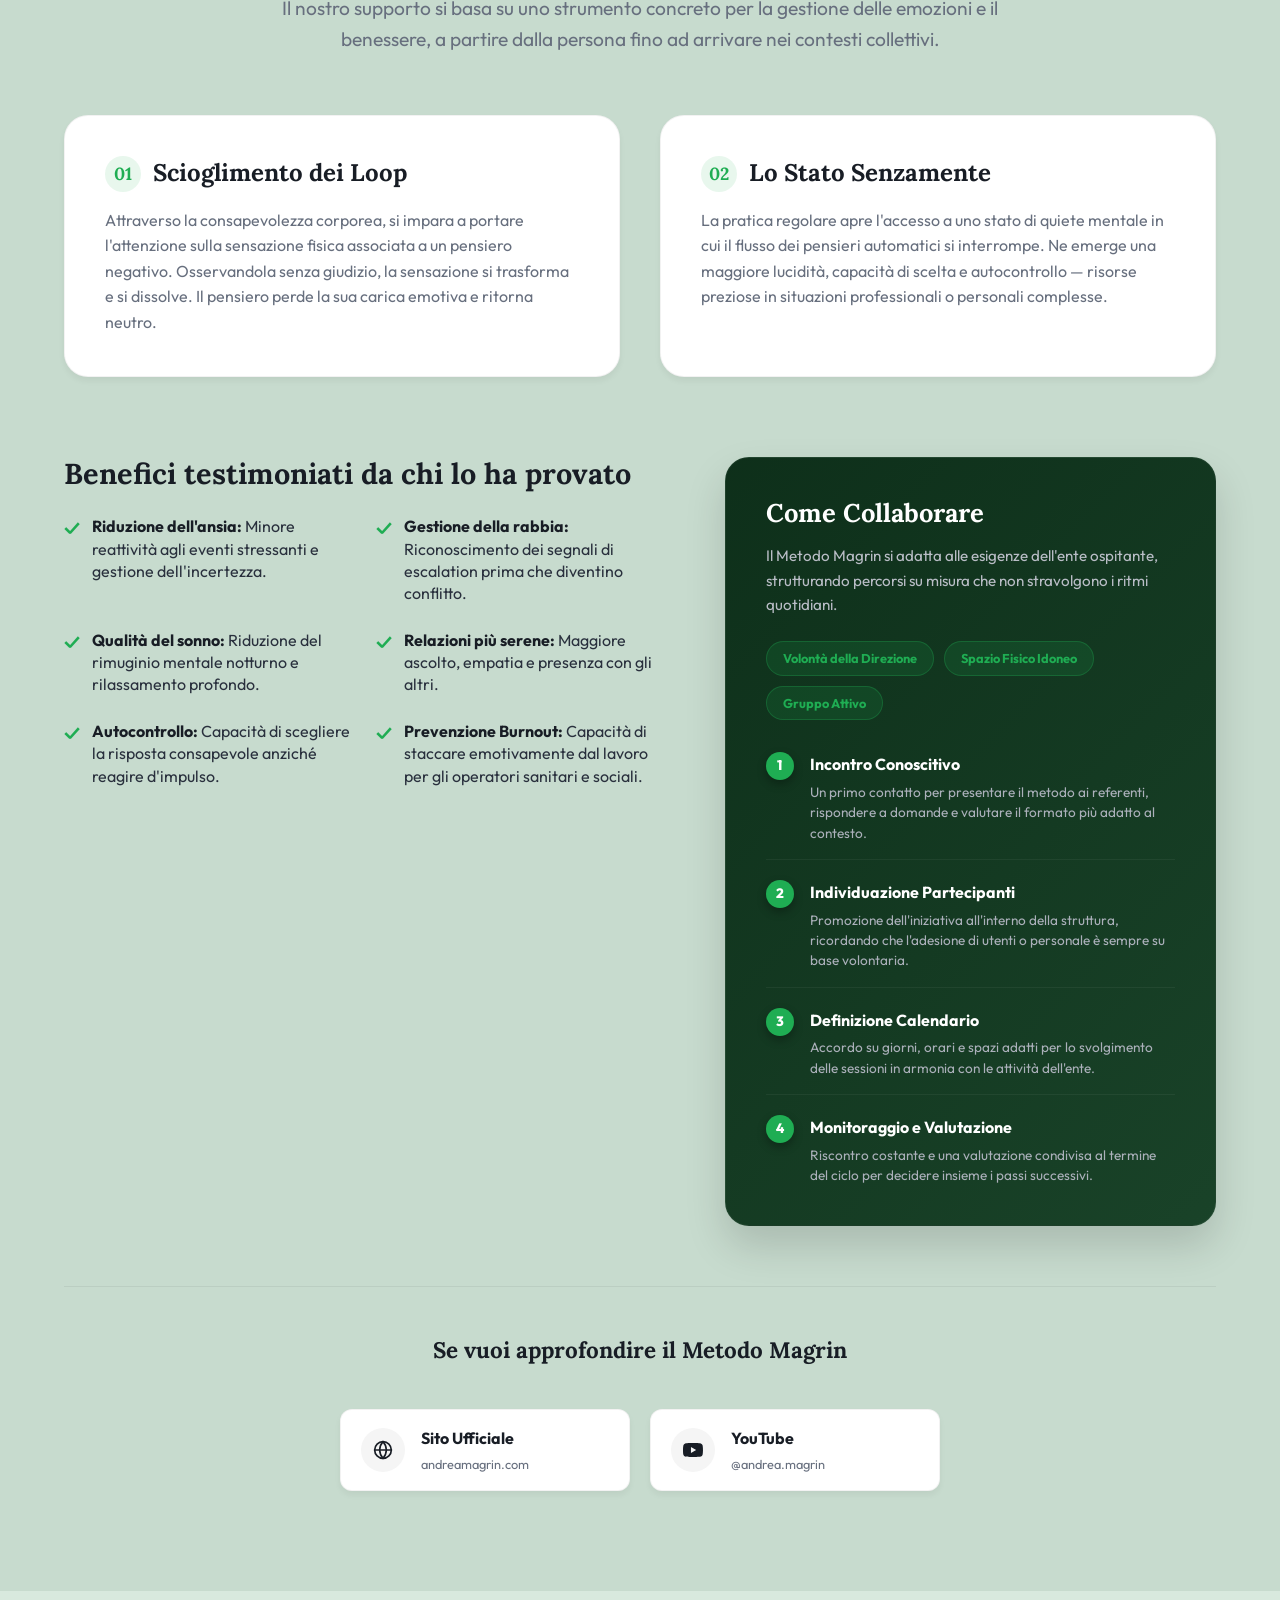
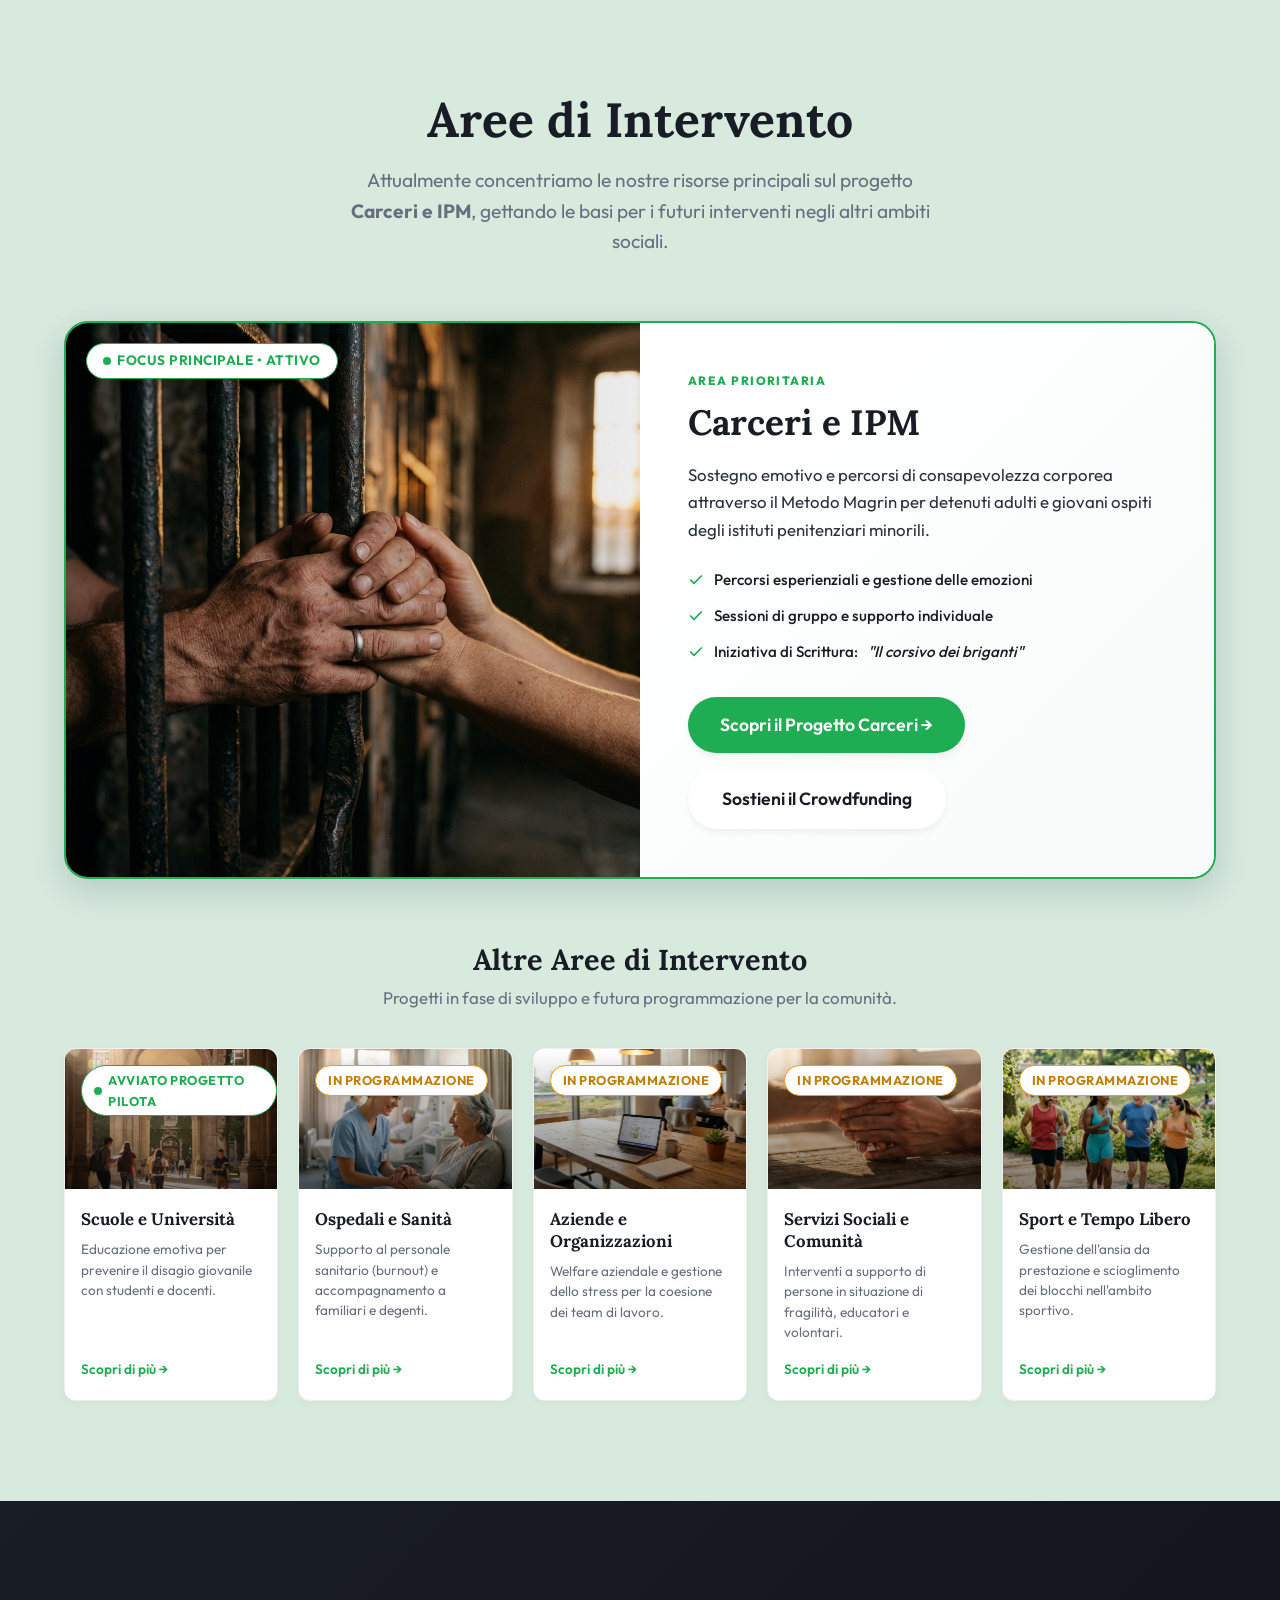
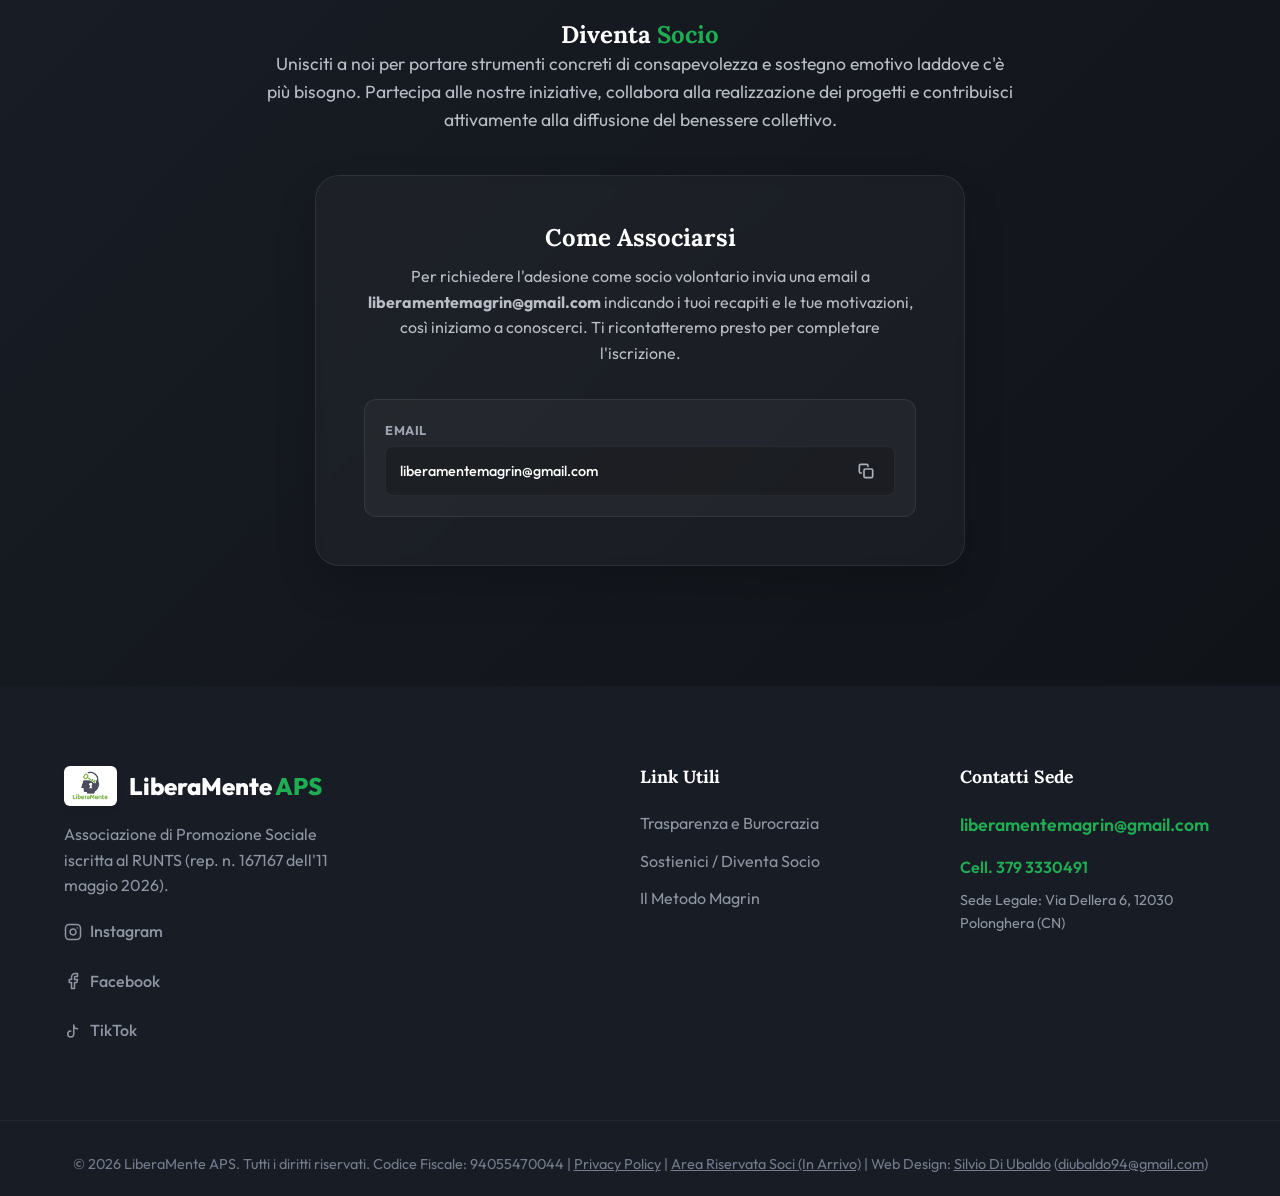
==== commit 2b93f29a: "small fix text" ====
--- a/draft.html
+++ b/draft.html
@@ -112,7 +112,7 @@
                         semplice mi ha fermata: <em>"se ti manca qualcosa, prova prima a darla."</em>
                     </p>
 
-                    <p>Ci ho pensato e ripensato, ho capito che invece di aspettare che qualcuno mi amasse,
+                    <p>Ci ho pensato e ripensato, ho capito che invece di aspettare che qualcuno mi facesse sentire amata,
                         <strong>potevo scegliere io di amare. Per prima.</strong> Così, invece di aspettare di ricevere
                         amore, ho deciso di darlo. A chi ne aveva più bisogno di me. A chi era difficile da amare.
                         <strong>Ho iniziato a fare volontariato in carcere.</strong> Lì ho incontrato uomini che il
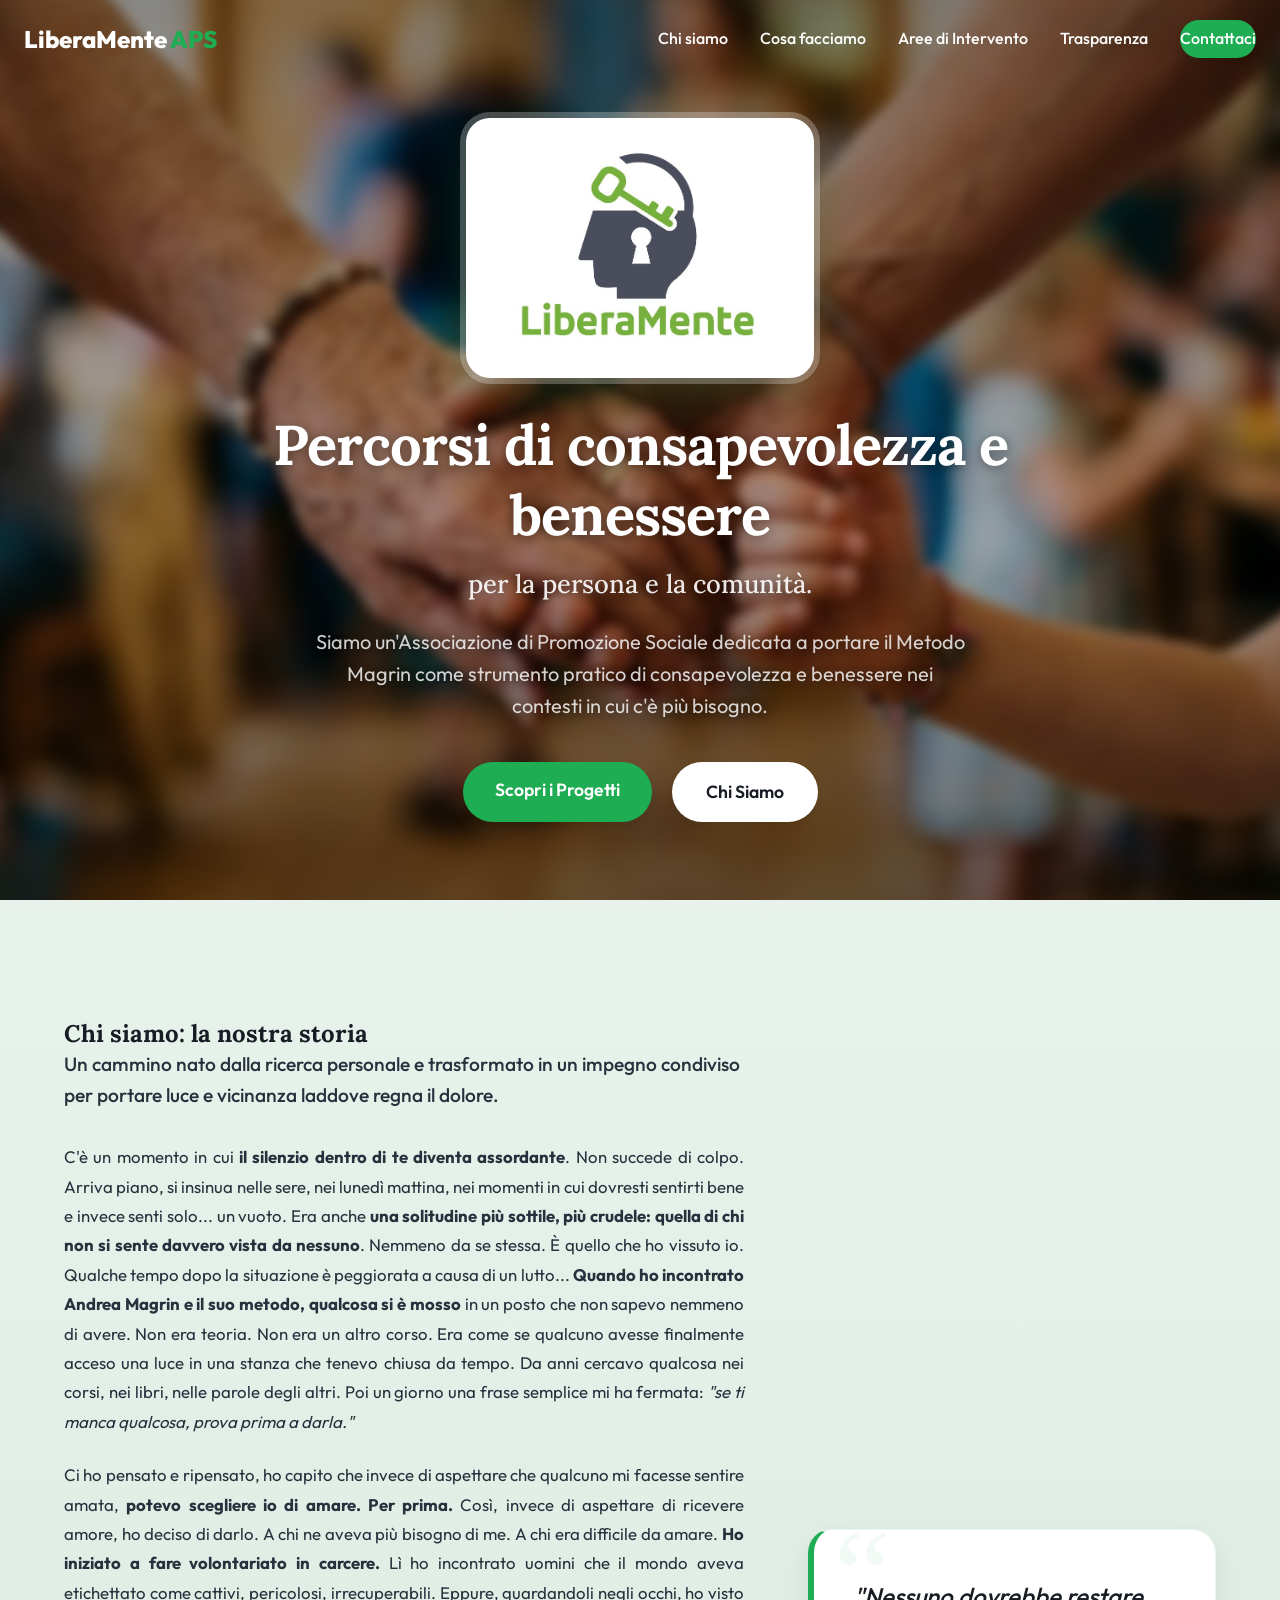
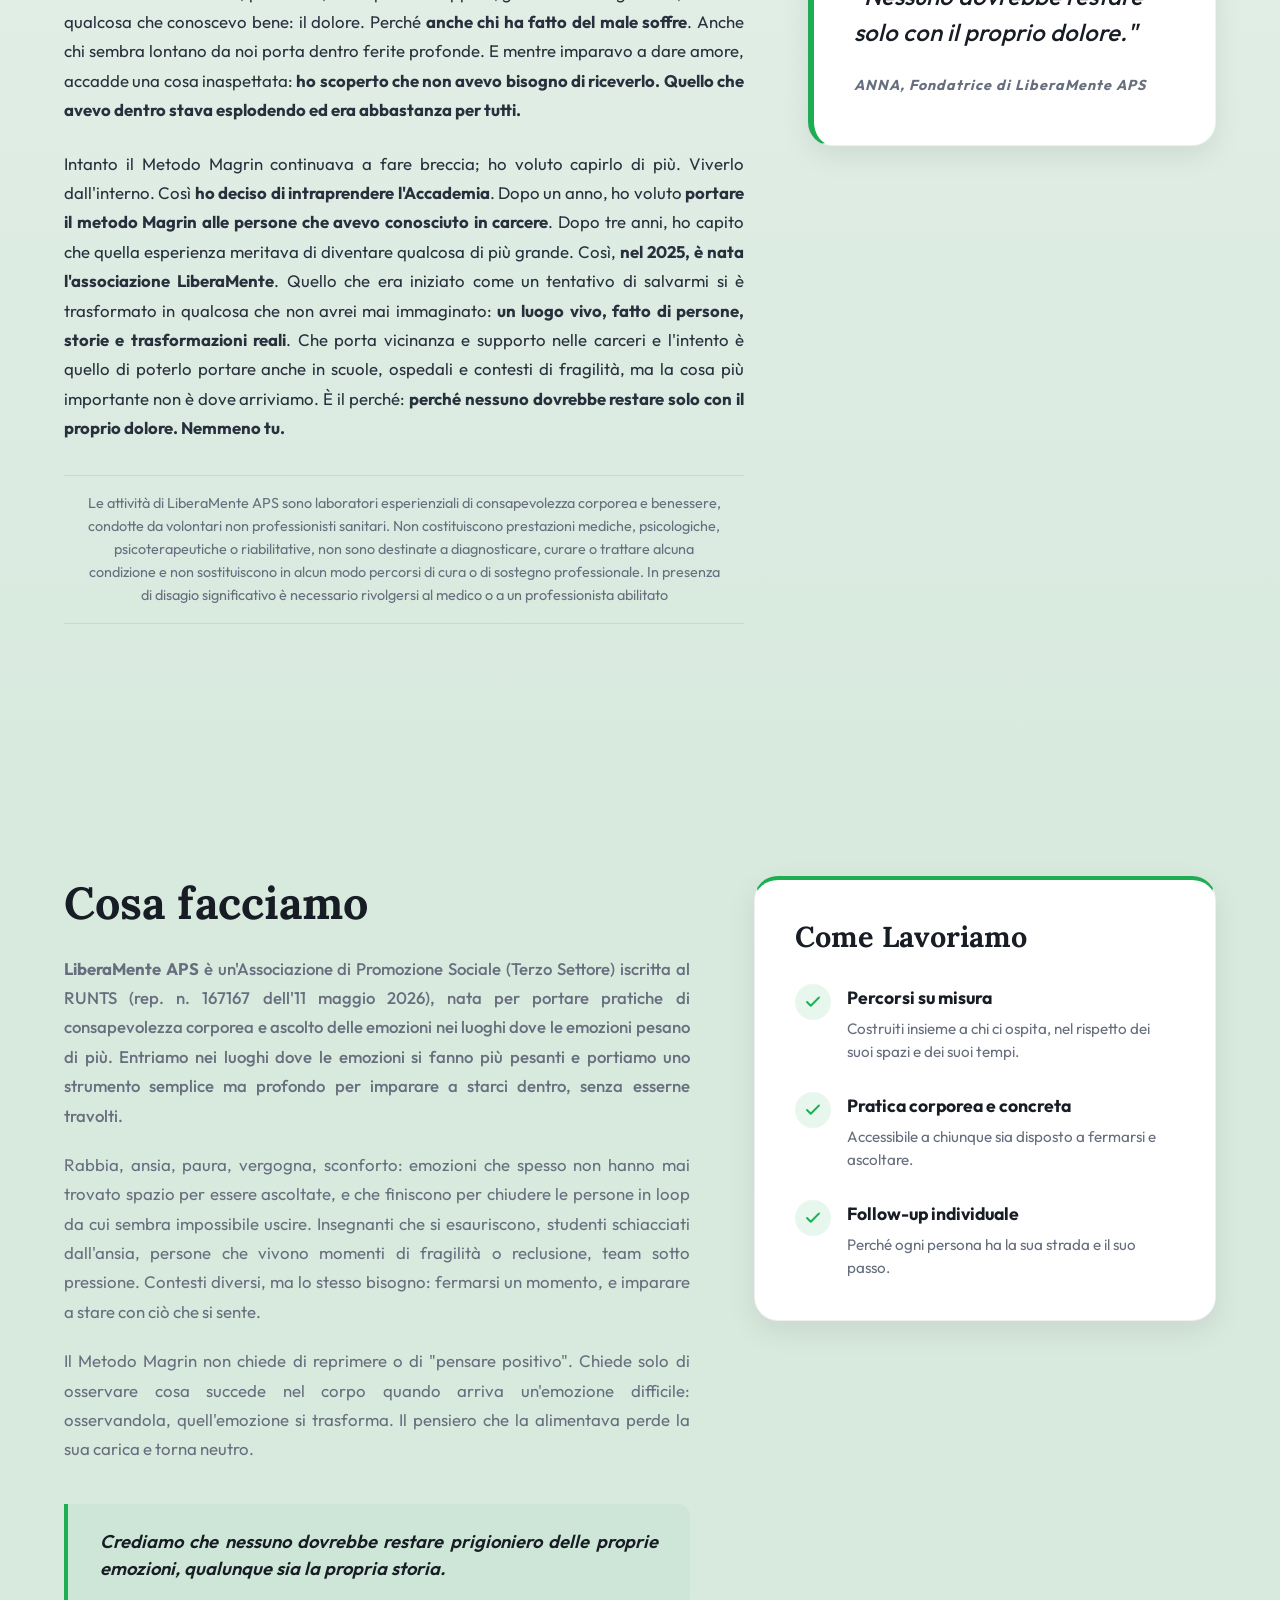
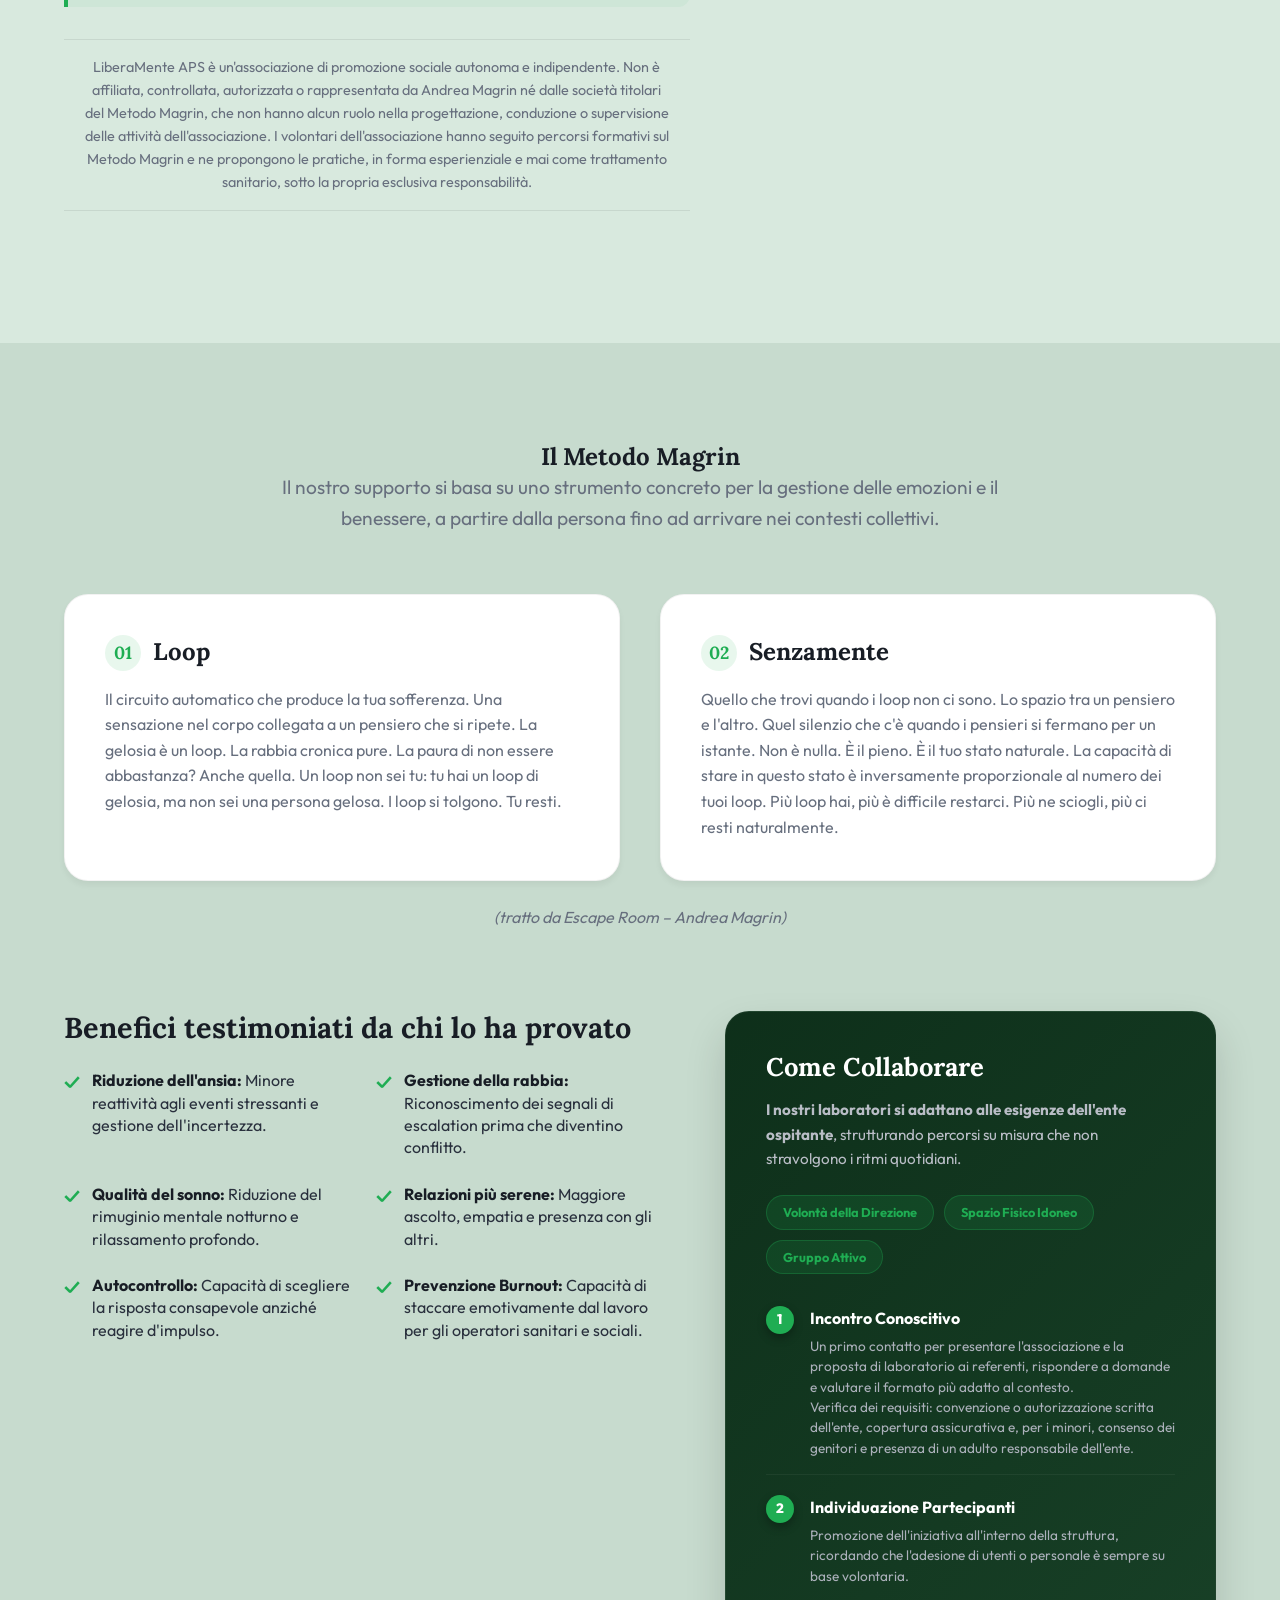
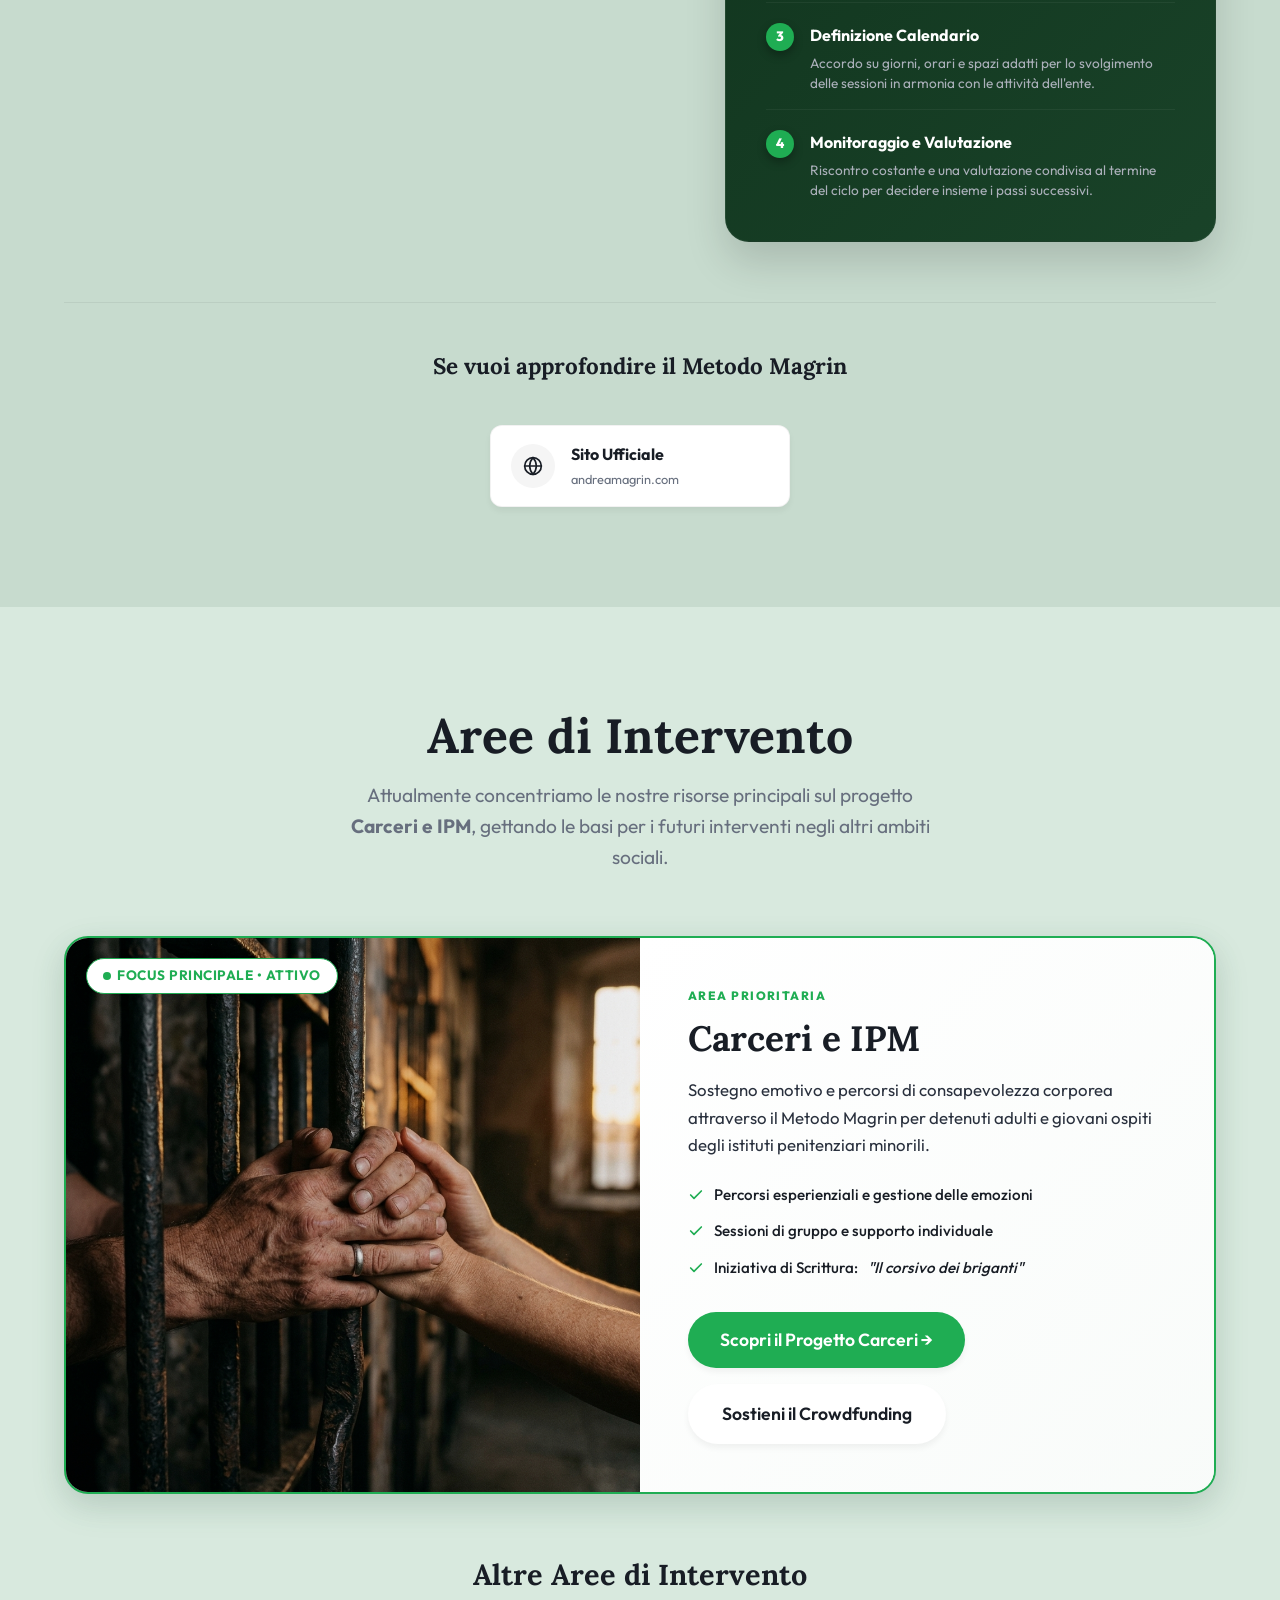
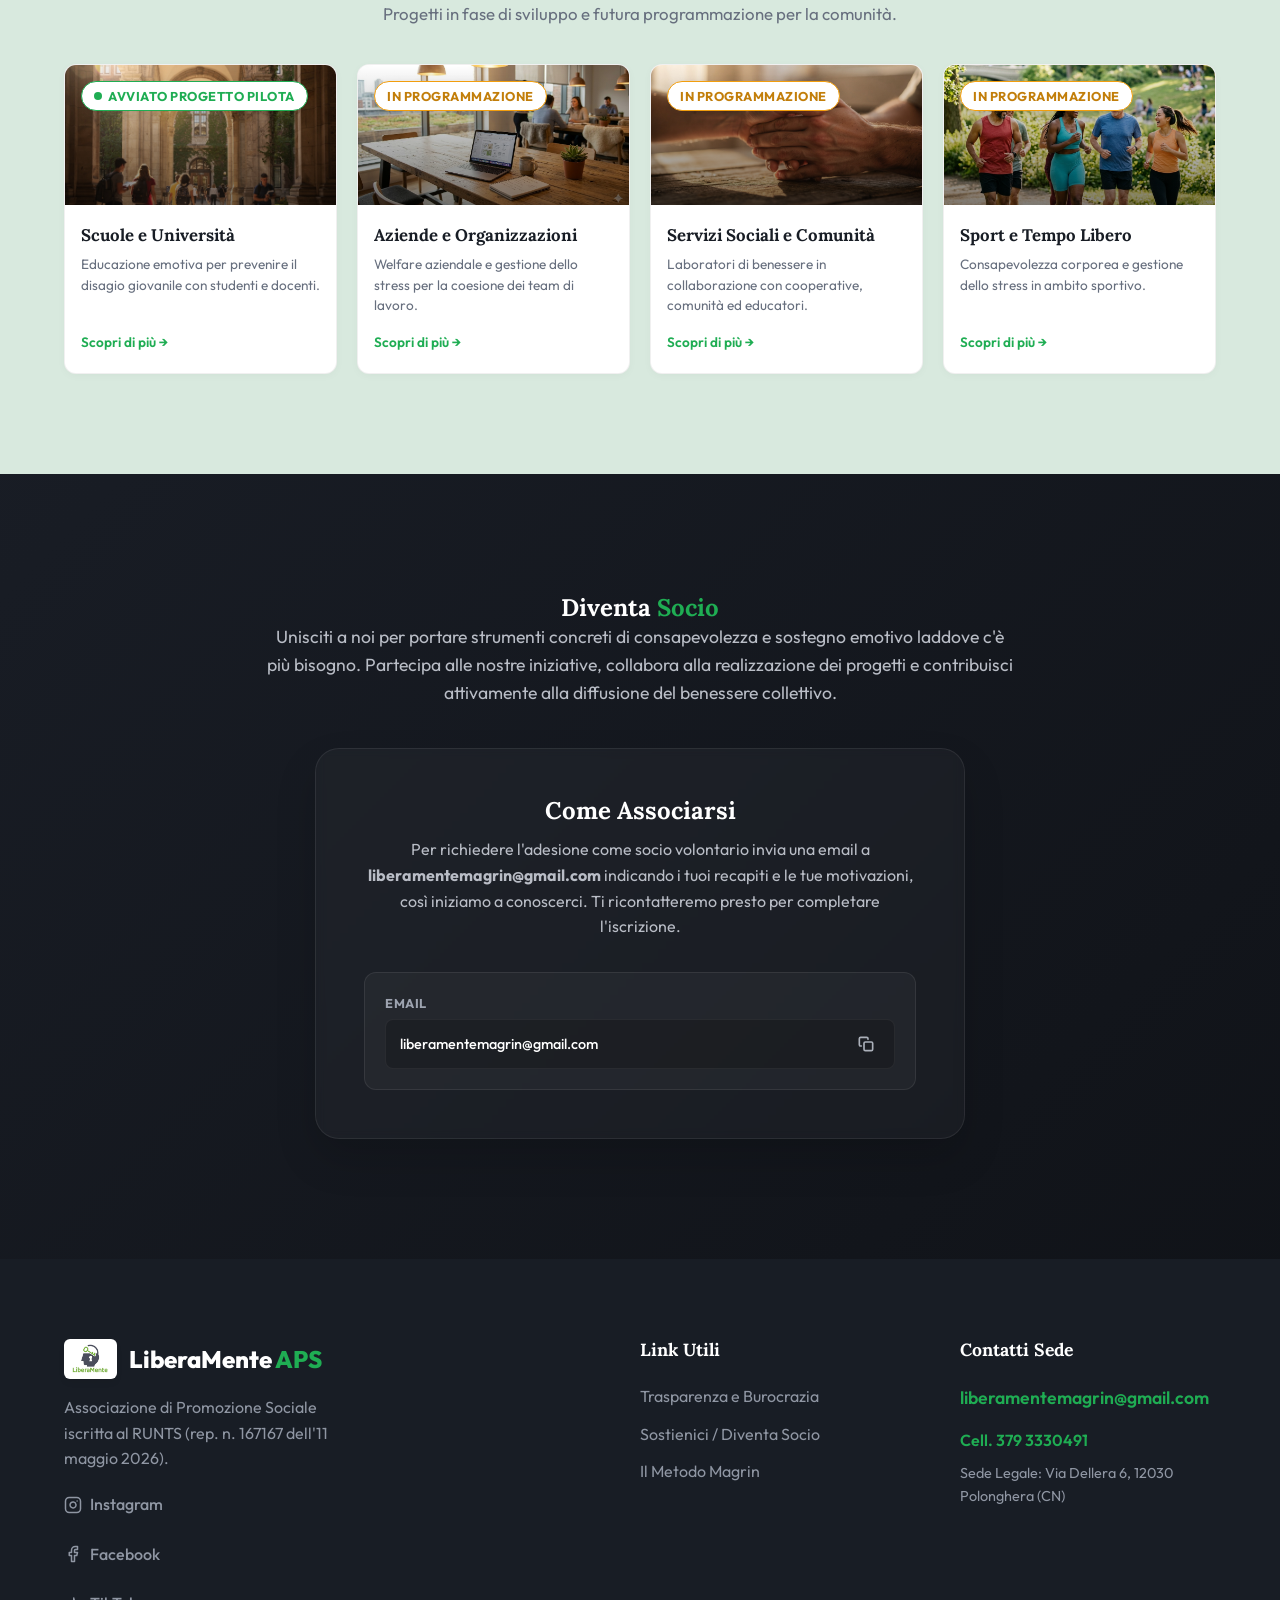
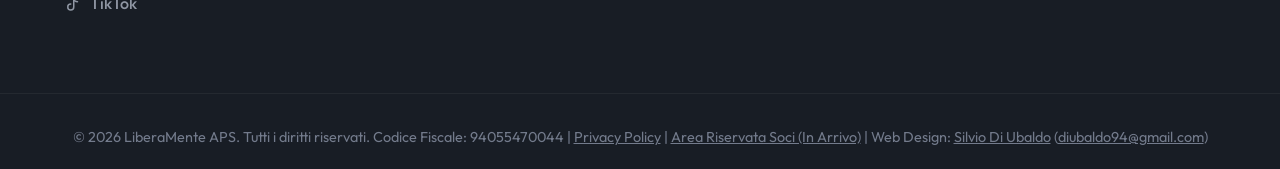
==== commit 2fda6076: "Correzioni testi sito da documento revisione - Home: nuovo testo "Cosa facciamo", card Loop/Senzamen" ====
--- a/draft.html
+++ b/draft.html
@@ -10,7 +10,7 @@
     <link rel="preconnect" href="https://fonts.googleapis.com">
     <link rel="preconnect" href="https://fonts.gstatic.com" crossorigin>
     <link href="https://fonts.googleapis.com/css2?family=Lora:ital,wght@0,400..700;1,400..700&family=Outfit:wght@300;400;500;600;700;800&display=swap" rel="stylesheet">
-    <link rel="stylesheet" href="style.css?v=1.5.f8cb331c">
+    <link rel="stylesheet" href="style.css?v=1.5.a999d058">
     <link rel="icon" type="image/jpeg" href="images/logo_aps.jpeg">
     <link rel="canonical" href="https://liberamenteaps.com/">
 
@@ -134,6 +134,10 @@
                         perché: <strong>perché nessuno dovrebbe restare solo con il proprio dolore. Nemmeno tu.</strong>
                     </p>
                 </div>
+
+                <div class="legal-disclaimer">
+                    <p>Le attività di LiberaMente APS sono laboratori esperienziali di consapevolezza corporea e benessere, condotte da volontari non professionisti sanitari. Non costituiscono prestazioni mediche, psicologiche, psicoterapeutiche o riabilitative, non sono destinate a diagnosticare, curare o trattare alcuna condizione e non sostituiscono in alcun modo percorsi di cura o di sostegno professionale. In presenza di disagio significativo è necessario rivolgersi al medico o a un professionista abilitato</p>
+                </div>
             </div>
 
             <div class="storia-quote reveal-up">
@@ -151,13 +155,13 @@
             <div class="chi-siamo-text reveal-up">
                 <h2>Cosa facciamo</h2>
                 <p class="chi-siamo-lead"><strong>LiberaMente APS</strong> è un'Associazione di Promozione Sociale
-                    (Terzo Settore) iscritta al RUNTS (rep. n. 167167 dell'11 maggio 2026), nata con lo scopo di portare
-                    il Metodo Magrin in varie istituzioni per il benessere emotivo e l'inclusione delle persone.
+                    (Terzo Settore) iscritta al RUNTS (rep. n. 167167 dell'11 maggio 2026), nata per portare pratiche di
+                    consapevolezza corporea e ascolto delle emozioni nei luoghi dove le emozioni pesano di più.
                     Entriamo nei luoghi dove le emozioni si fanno più pesanti e portiamo uno strumento semplice ma profondo per imparare a starci dentro,
                     senza esserne travolti.</p>
                 <p>Rabbia, ansia, paura, vergogna, sconforto: emozioni che spesso non hanno mai trovato spazio per
                     essere ascoltate, e che finiscono per chiudere le persone in loop da cui sembra impossibile uscire.
-                    Insegnanti che si esauriscono, operatori sanitari che assorbono il dolore degli altri ogni giorno,
+                    Insegnanti che si esauriscono,
                     studenti schiacciati dall'ansia, persone che vivono momenti di fragilità o reclusione, team sotto
                     pressione. Contesti diversi, ma lo stesso bisogno: fermarsi un momento, e imparare a stare con ciò
                     che si sente.</p>
@@ -168,6 +172,15 @@
                 <div class="chi-siamo-quote-box">
                     <p class="quote-text">Crediamo che nessuno dovrebbe restare prigioniero delle proprie emozioni,
                         qualunque sia la propria storia.</p>
+                </div>
+
+                <div class="legal-disclaimer">
+                    <p>LiberaMente APS è un'associazione di promozione sociale autonoma e indipendente. Non è
+                        affiliata, controllata, autorizzata o rappresentata da Andrea Magrin né dalle società titolari
+                        del Metodo Magrin, che non hanno alcun ruolo nella progettazione, conduzione o supervisione
+                        delle attività dell'associazione. I volontari dell'associazione hanno seguito percorsi
+                        formativi sul Metodo Magrin e ne propongono le pratiche, in forma esperienziale e mai come
+                        trattamento sanitario, sotto la propria esclusiva responsabilità.</p>
                 </div>
             </div>
 
@@ -227,18 +240,21 @@
 
             <div class="metodo-tools reveal-up">
                 <div class="tool-card">
-                    <h4><span>01</span> Scioglimento dei Loop</h4>
-                    <p>Attraverso la consapevolezza corporea, si impara a portare l'attenzione sulla sensazione fisica
-                        associata a un pensiero negativo. Osservandola senza giudizio, la sensazione si trasforma e si
-                        dissolve. Il pensiero perde la sua carica emotiva e ritorna neutro.</p>
+                    <h4><span>01</span> Loop</h4>
+                    <p>Il circuito automatico che produce la tua sofferenza. Una sensazione nel corpo collegata a un
+                        pensiero che si ripete. La gelosia è un loop. La rabbia cronica pure. La paura di non essere
+                        abbastanza? Anche quella. Un loop non sei tu: tu hai un loop di gelosia, ma non sei una persona
+                        gelosa. I loop si tolgono. Tu resti.</p>
                 </div>
                 <div class="tool-card">
-                    <h4><span>02</span> Lo Stato Senzamente</h4>
-                    <p>La pratica regolare apre l'accesso a uno stato di quiete mentale in cui il flusso dei pensieri
-                        automatici si interrompe. Ne emerge una maggiore lucidità, capacità di scelta e autocontrollo —
-                        risorse preziose in situazioni professionali o personali complesse.</p>
-                </div>
-            </div>
+                    <h4><span>02</span> Senzamente</h4>
+                    <p>Quello che trovi quando i loop non ci sono. Lo spazio tra un pensiero e l'altro. Quel silenzio
+                        che c'è quando i pensieri si fermano per un istante. Non è nulla. È il pieno. È il tuo stato
+                        naturale. La capacità di stare in questo stato è inversamente proporzionale al numero dei tuoi
+                        loop. Più loop hai, più è difficile restarci. Più ne sciogli, più ci resti naturalmente.</p>
+                </div>
+            </div>
+            <p class="metodo-source">(tratto da <em>Escape Room</em> – Andrea Magrin)</p>
 
             <div class="metodo-extra reveal-up">
                 <div>
@@ -260,7 +276,7 @@
                 </div>
                 <div class="collaborazione-card shadow-glow">
                     <h4>Come Collaborare</h4>
-                    <p class="intro-p">Il Metodo Magrin si adatta alle esigenze dell'ente ospitante, strutturando
+                    <p class="intro-p"><strong>I nostri laboratori si adattano alle esigenze dell'ente ospitante</strong>, strutturando
                         percorsi su misura che non stravolgono i ritmi quotidiani.</p>
 
                     <div class="requisiti-badge-container">
@@ -274,8 +290,11 @@
                             <span class="step-num">1</span>
                             <div class="step-text">
                                 <strong>Incontro Conoscitivo</strong>
-                                <p>Un primo contatto per presentare il metodo ai referenti, rispondere a domande e
-                                    valutare il formato più adatto al contesto.</p>
+                                <p>Un primo contatto per presentare l'associazione e la proposta di laboratorio ai
+                                    referenti, rispondere a domande e valutare il formato più adatto al contesto.</p>
+                                <p>Verifica dei requisiti: convenzione o autorizzazione scritta dell'ente, copertura
+                                    assicurativa e, per i minori, consenso dei genitori e presenza di un adulto
+                                    responsabile dell'ente.</p>
                             </div>
                         </div>
                         <div class="collab-step">
@@ -327,20 +346,6 @@
                         <div class="social-info">
                             <h5>Sito Ufficiale</h5>
                             <p>andreamagrin.com</p>
-                        </div>
-                    </a>
-                    <!-- 2. Canale YouTube -->
-                    <a href="https://www.youtube.com/@andrea.magrin" target="_blank" rel="noopener"
-                        class="social-card youtube">
-                        <div class="social-icon">
-                            <svg viewBox="0 0 24 24" width="20" height="20" fill="currentColor">
-                                <path
-                                    d="M23.498 6.163a3.003 3.003 0 0 0-2.11-2.108C19.53 3.5 12 3.5 12 3.5s-7.53 0-9.388.555A3.002 3.002 0 0 0 .502 6.163C0 8.07 0 12 0 12s0 3.93.502 5.837a3.003 3.003 0 0 0 2.11 2.108C4.47 20.5 12 20.5 12 20.5s7.53 0 9.388-.555a3.003 3.003 0 0 0 2.11-2.108C24 15.93 24 12 24 12s0-3.93-.502-5.837zM9.545 15.568V8.432L15.818 12l-6.273 3.568z" />
-                            </svg>
-                        </div>
-                        <div class="social-info">
-                            <h5>YouTube</h5>
-                            <p>@andrea.magrin</p>
                         </div>
                     </a>
                 </div>
@@ -411,19 +416,8 @@
                     </div>
                 </div>
 
-                <!-- 2. Ospedali -->
-                <div class="card card-compact">
-                    <div class="card-img compact-img" style="background-image: url('images/ospedali.png');">
-                        <span class="status-badge planning card-badge">In Programmazione</span>
-                    </div>
-                    <div class="card-content compact-content">
-                        <h4>Ospedali e Sanità</h4>
-                        <p>Supporto al personale sanitario (burnout) e accompagnamento a familiari e degenti.</p>
-                        <a href="progetti/ospedali.html" class="btn-link">Scopri di più &rarr;</a>
-                    </div>
-                </div>
-
-                <!-- 3. Aziende -->
+
+                <!-- 2. Aziende -->
                 <div class="card card-compact">
                     <div class="card-img compact-img" style="background-image: url('images/aziende.jpg');">
                         <span class="status-badge planning card-badge">In Programmazione</span>
@@ -435,26 +429,26 @@
                     </div>
                 </div>
 
-                <!-- 4. Sociale -->
+                <!-- 3. Sociale -->
                 <div class="card card-compact">
                     <div class="card-img compact-img" style="background-image: url('images/sociale.jpg');">
                         <span class="status-badge planning card-badge">In Programmazione</span>
                     </div>
                     <div class="card-content compact-content">
                         <h4>Servizi Sociali e Comunità</h4>
-                        <p>Interventi a supporto di persone in situazione di fragilità, educatori e volontari.</p>
+                        <p>Laboratori di benessere in collaborazione con cooperative, comunità ed educatori.</p>
                         <a href="progetti/sociale.html" class="btn-link">Scopri di più &rarr;</a>
                     </div>
                 </div>
 
-                <!-- 5. Sport e Tempo Libero -->
+                <!-- 4. Sport e Tempo Libero -->
                 <div class="card card-compact">
                     <div class="card-img compact-img" style="background-image: url('images/sport.png');">
                         <span class="status-badge planning card-badge">In Programmazione</span>
                     </div>
                     <div class="card-content compact-content">
                         <h4>Sport e Tempo Libero</h4>
-                        <p>Gestione dell'ansia da prestazione e scioglimento dei blocchi nell'ambito sportivo.</p>
+                        <p>Consapevolezza corporea e gestione dello stress in ambito sportivo.</p>
                         <a href="progetti/sport.html" class="btn-link">Scopri di più &rarr;</a>
                     </div>
                 </div>
--- a/style.css
+++ b/style.css
@@ -1052,6 +1052,13 @@
     margin-bottom: 80px;
 }
 
+.metodo-source {
+    text-align: center;
+    font-style: italic;
+    color: var(--text-muted);
+    margin: -56px 0 80px;
+}
+
 .tool-card {
     background: white;
     padding: 40px;
@@ -1328,7 +1335,7 @@
     grid-template-columns: repeat(auto-fit, minmax(250px, 1fr));
     gap: 20px;
     margin: 45px auto 0;
-    max-width: 600px;
+    max-width: 300px;
     text-align: left;
 }
 
@@ -2359,6 +2366,22 @@
     text-align: justify !important;
 }
 
+/* --- Legal disclaimer (attività non sanitarie / indipendenza dal Metodo Magrin) --- */
+.legal-disclaimer {
+    margin: 32px 0;
+    padding: 16px 20px;
+    border-top: 1px solid hsla(0, 0%, 0%, 0.08);
+    border-bottom: 1px solid hsla(0, 0%, 0%, 0.08);
+}
+
+.legal-disclaimer p {
+    font-size: 0.9rem !important;
+    line-height: 1.6 !important;
+    color: var(--text-muted) !important;
+    text-align: center;
+    margin: 0 !important;
+}
+
 /* --- Featured Project Card (Focus Principale: Carceri) --- */
 .featured-project-card {
     background: white;
@@ -2491,7 +2514,7 @@
 
 .secondary-projects-grid {
     display: grid;
-    grid-template-columns: repeat(5, 1fr);
+    grid-template-columns: repeat(4, 1fr);
     gap: 20px;
 }
 
@@ -2560,7 +2583,7 @@
 /* Responsive tweaks for featured & secondary cards */
 @media (max-width: 1200px) {
     .secondary-projects-grid {
-        grid-template-columns: repeat(3, 1fr);
+        grid-template-columns: repeat(2, 1fr);
     }
 }
 
